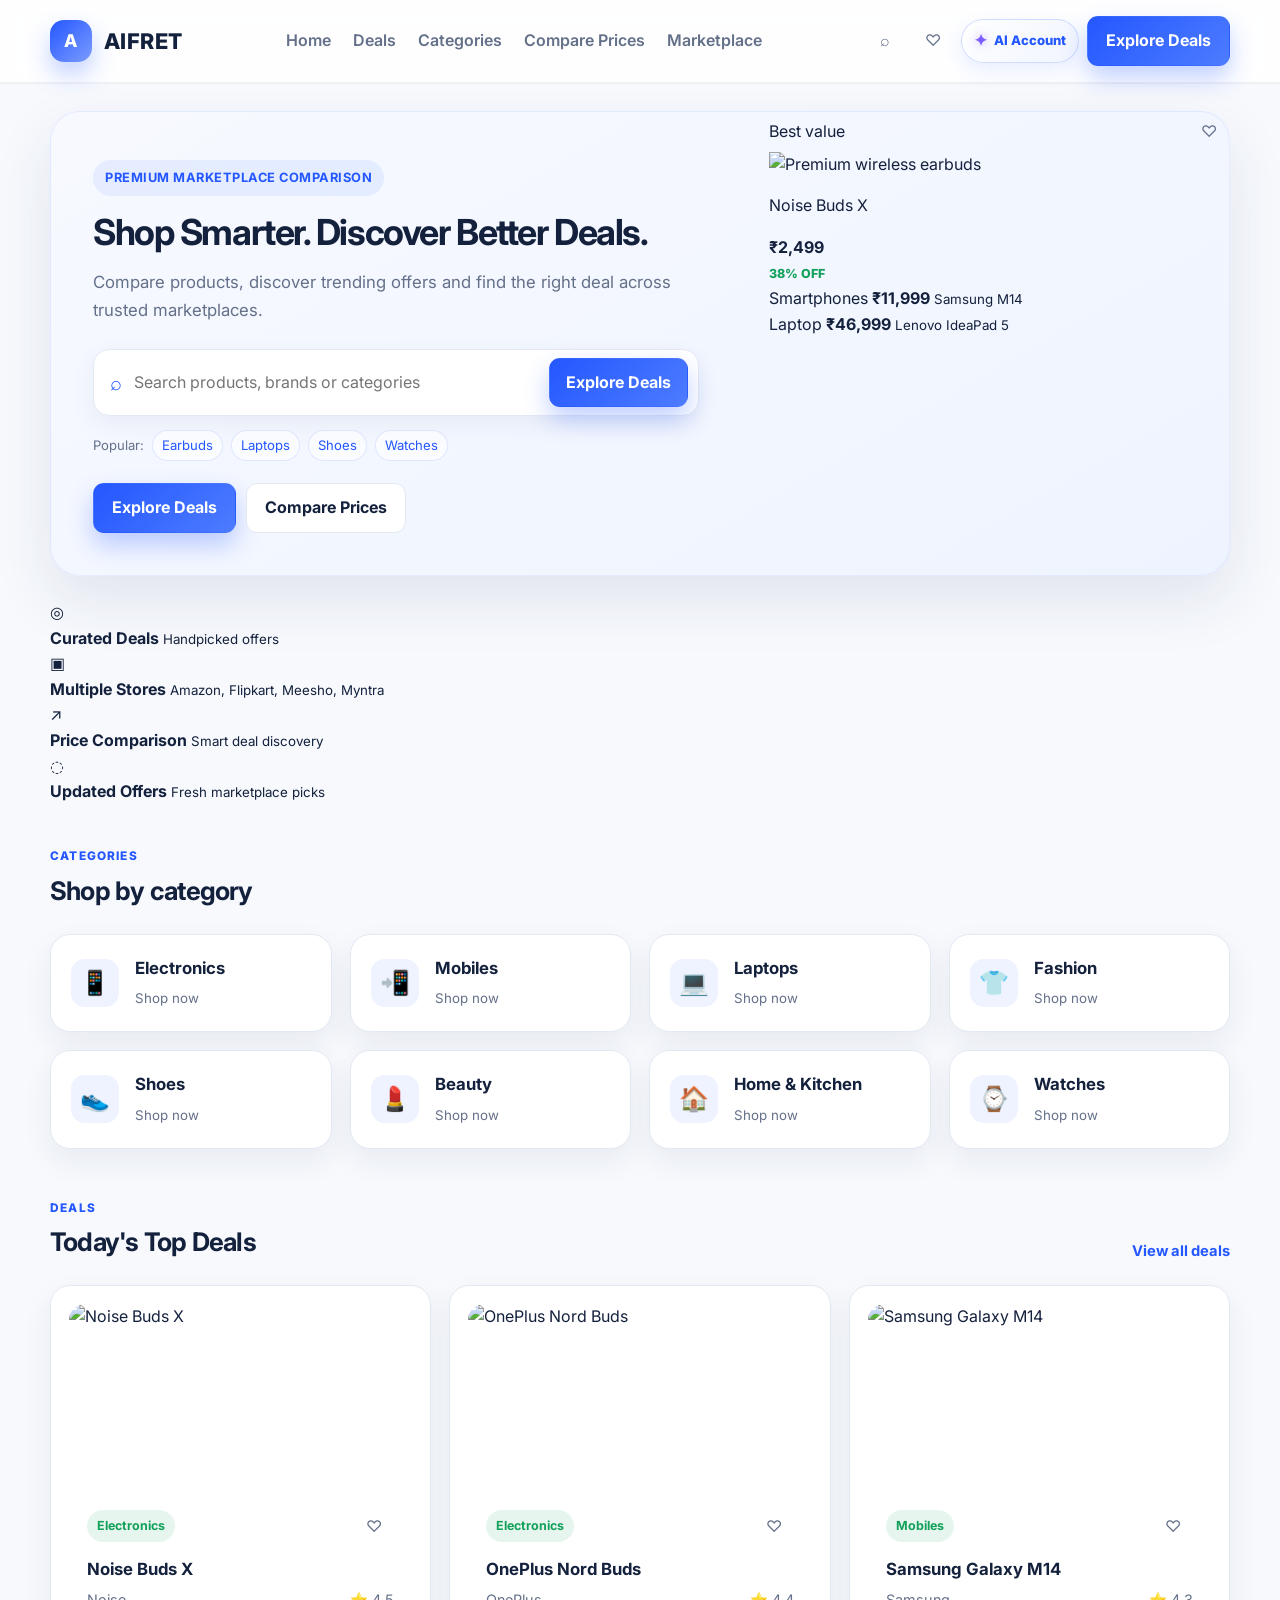
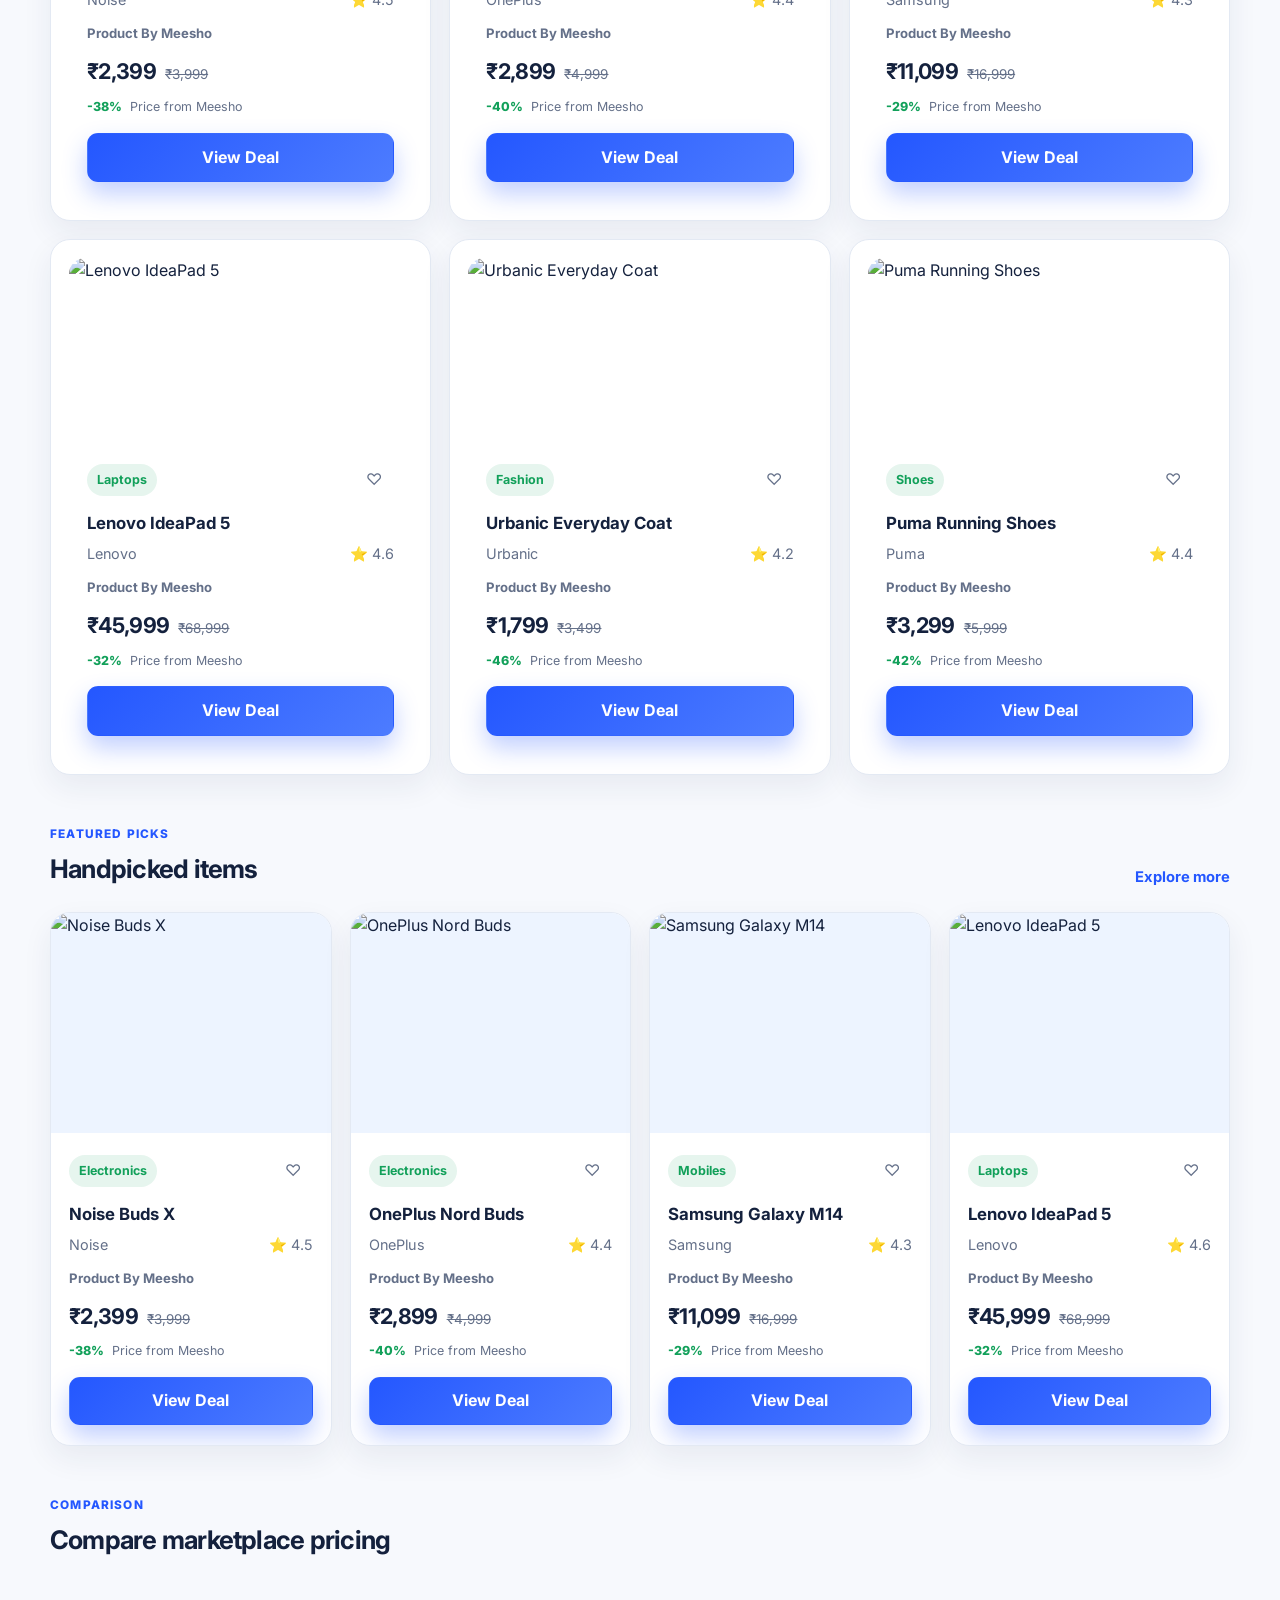
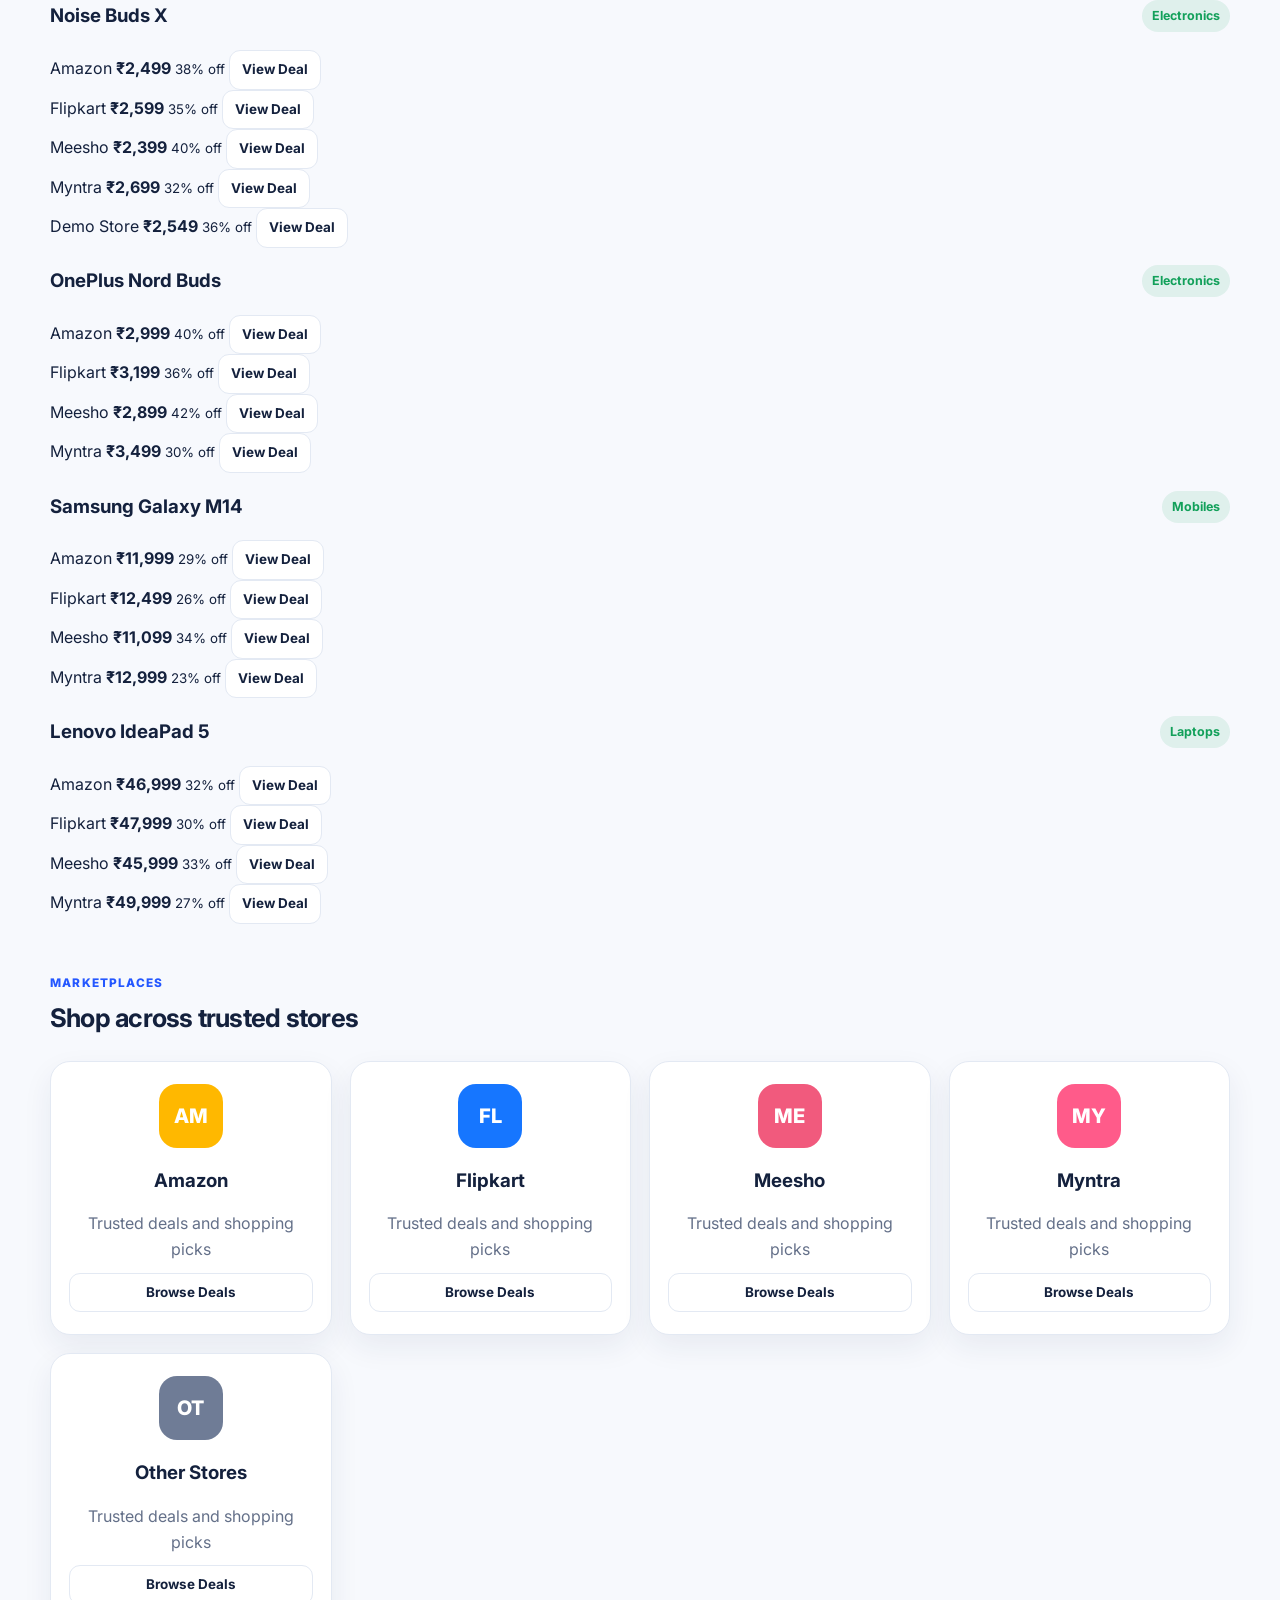
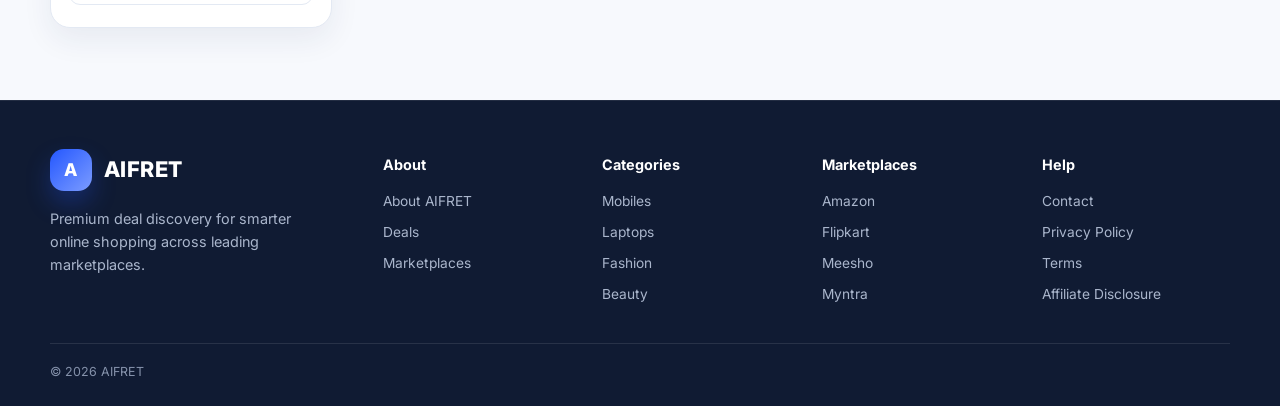
==== index.html @ 980409b9 "Initial AIFRET website" ====
<!DOCTYPE html>
<html lang="en">
  <head>
    <meta charset="UTF-8" />
    <meta name="viewport" content="width=device-width, initial-scale=1.0" />
    <meta name="description" content="AIFRET helps shoppers compare deals and discover premium product offers across trusted marketplaces like Amazon, Flipkart, Meesho and Myntra." />
    <title>AIFRET | Premium deal discovery & smart comparisons</title>
    <meta name="keywords" content="AIFRET, deals, product comparison, shopping, Amazon, Flipkart, Meesho, Myntra" />
    <link rel="preconnect" href="https://fonts.googleapis.com" />
    <link rel="preconnect" href="https://fonts.gstatic.com" crossorigin />
    <link href="https://fonts.googleapis.com/css2?family=Inter:wght@400;500;600;700;800;900&display=swap" rel="stylesheet" />
    <link rel="stylesheet" href="assets/css/styles.css" />
  </head>
  <body>
    <header class="site-header">
      <div class="container header-inner">
        <a href="index.html" class="brand" aria-label="AIFRET home">
          <span class="brand-mark">A</span>
          <span class="brand-word">AIFRET</span>
        </a>

        <nav class="site-nav" data-site-nav aria-label="Main navigation">
          <a href="index.html">Home</a>
          <a href="deals.html">Deals</a>
          <a href="deals.html?category=electronics">Categories</a>
          <a href="compare.html">Compare Prices</a>
          <a href="#marketplaces">Marketplace</a>
        </nav>

        <div class="header-tools">
          <button class="icon-btn" type="button" aria-label="Search">⌕</button>
          <button class="icon-btn" type="button" aria-label="Wishlist">♡</button>
          <a class="ai-account-link" href="login.html" aria-label="Account"><span aria-hidden="true">✦</span><span>AI Account</span></a>
          <a href="deals.html" class="btn btn-primary">Explore Deals</a>
        </div>

        <button class="nav-toggle" type="button" data-nav-toggle aria-label="Open navigation menu" aria-expanded="false">☰</button>
      </div>
    </header>

    <main>
      <section class="hero">
        <div class="container hero-shell">
          <div class="hero-copy">
            <span class="eyebrow">Premium marketplace comparison</span>
            <h1>Shop Smarter. Discover Better Deals.</h1>
            <p>Compare products, discover trending offers and find the right deal across trusted marketplaces.</p>

            <form class="search-row" data-search-form>
              <span class="search-icon" aria-hidden="true">⌕</span>
              <input type="search" placeholder="Search products, brands or categories" data-search-input aria-label="Search product" />
              <button class="btn btn-primary" type="submit">Explore Deals</button>
            </form>

            <div class="popular-searches" aria-label="Popular searches">
              <span>Popular:</span>
              <a href="deals.html?search=earbuds">Earbuds</a>
              <a href="deals.html?search=laptop">Laptops</a>
              <a href="deals.html?search=shoes">Shoes</a>
              <a href="deals.html?search=watch">Watches</a>
            </div>

            <div class="hero-actions">
              <a href="deals.html" class="btn btn-primary">Explore Deals</a>
              <a href="compare.html" class="btn btn-secondary">Compare Prices</a>
            </div>
          </div>

          <div class="hero-panel">
            <div class="showcase-stack">
              <article class="showcase-card large">
                <div class="showcase-header">
                  <span class="pill success">Best value</span>
                  <button class="mini-wishlist" type="button" aria-label="Save to wishlist">♡</button>
                </div>
                <div class="showcase-product-image">
                  <img src="https://images.unsplash.com/photo-1546435770-a3e426bf472b?auto=format&fit=crop&w=900&q=80" alt="Premium wireless earbuds" />
                </div>
                <div class="showcase-product-meta">
                  <div>
                    <p>Noise Buds X</p>
                    <strong>₹2,499</strong>
                  </div>
                  <span class="discount-badge">38% OFF</span>
                </div>
              </article>

              <div class="showcase-mini-stack">
                <article class="showcase-card mini">
                  <span class="mini-label">Smartphones</span>
                  <strong>₹11,999</strong>
                  <small>Samsung M14</small>
                </article>
                <article class="showcase-card mini alt">
                  <span class="mini-label">Laptop</span>
                  <strong>₹46,999</strong>
                  <small>Lenovo IdeaPad 5</small>
                </article>
              </div>
            </div>
          </div>
        </div>
      </section>

      <section class="trust-section">
        <div class="container">
          <div class="trust-bar" aria-label="AIFRET trust indicators">
            <div class="trust-item">
              <span class="trust-icon">◎</span>
              <div>
                <strong>Curated Deals</strong>
                <small>Handpicked offers</small>
              </div>
            </div>
            <div class="trust-item">
              <span class="trust-icon">▣</span>
              <div>
                <strong>Multiple Stores</strong>
                <small>Amazon, Flipkart, Meesho, Myntra</small>
              </div>
            </div>
            <div class="trust-item">
              <span class="trust-icon">↗</span>
              <div>
                <strong>Price Comparison</strong>
                <small>Smart deal discovery</small>
              </div>
            </div>
            <div class="trust-item">
              <span class="trust-icon">◌</span>
              <div>
                <strong>Updated Offers</strong>
                <small>Fresh marketplace picks</small>
              </div>
            </div>
          </div>
        </div>
      </section>

      <section class="page-section">
        <div class="container">
          <div class="section-head">
            <div>
              <span class="section-kicker">Categories</span>
              <h2>Shop by category</h2>
            </div>
          </div>
          <div class="category-grid" data-category-grid></div>
        </div>
      </section>

      <section class="page-section">
        <div class="container">
          <div class="section-head">
            <div>
              <span class="section-kicker">Deals</span>
              <h2>Today's Top Deals</h2>
            </div>
            <a href="deals.html">View all deals</a>
          </div>
          <div class="deals-grid" data-deals-grid></div>
        </div>
      </section>

      <section class="page-section">
        <div class="container">
          <div class="section-head">
            <div>
              <span class="section-kicker">Featured picks</span>
              <h2>Handpicked items</h2>
            </div>
            <a href="deals.html">Explore more</a>
          </div>
          <div class="featured-grid" data-featured-grid></div>
        </div>
      </section>

      <section class="page-section comparison-panel" id="compare">
        <div class="container">
          <div class="section-head">
            <div>
              <span class="section-kicker">Comparison</span>
              <h2>Compare marketplace pricing</h2>
            </div>
          </div>
          <div class="home-compare" data-home-compare></div>
        </div>
      </section>

      <section class="page-section" id="marketplaces">
        <div class="container">
          <div class="section-head">
            <div>
              <span class="section-kicker">Marketplaces</span>
              <h2>Shop across trusted stores</h2>
            </div>
          </div>
          <div class="market-grid" data-market-grid></div>
        </div>
      </section>
    </main>

    <footer class="site-footer">
      <div class="container footer-grid">
        <div class="footer-brand">
          <div class="brand footer-brand-row">
            <span class="brand-mark">A</span>
            <span class="brand-word">AIFRET</span>
          </div>
          <p>Premium deal discovery for smarter online shopping across leading marketplaces.</p>
        </div>

        <div>
          <h4>About</h4>
          <ul>
            <li><a href="index.html">About AIFRET</a></li>
            <li><a href="deals.html">Deals</a></li>
            <li><a href="index.html#marketplaces">Marketplaces</a></li>
          </ul>
        </div>

        <div>
          <h4>Categories</h4>
          <ul>
            <li><a href="deals.html?category=mobiles">Mobiles</a></li>
            <li><a href="deals.html?category=laptops">Laptops</a></li>
            <li><a href="deals.html?category=fashion">Fashion</a></li>
            <li><a href="deals.html?category=beauty">Beauty</a></li>
          </ul>
        </div>

        <div>
          <h4>Marketplaces</h4>
          <ul>
            <li><a href="deals.html?marketplace=amazon">Amazon</a></li>
            <li><a href="deals.html?marketplace=flipkart">Flipkart</a></li>
            <li><a href="deals.html?marketplace=meesho">Meesho</a></li>
            <li><a href="deals.html?marketplace=myntra">Myntra</a></li>
          </ul>
        </div>

        <div>
          <h4>Help</h4>
          <ul>
            <li><a href="contact.html">Contact</a></li>
            <li><a href="privacy.html">Privacy Policy</a></li>
            <li><a href="terms.html">Terms</a></li>
            <li><a href="affiliate-disclosure.html">Affiliate Disclosure</a></li>
          </ul>
        </div>
      </div>
      <div class="container footer-bottom">
        <span>© 2026 AIFRET</span>
      </div>
    </footer>

    <script src="assets/js/config.js"></script>
    <script src="assets/js/auth-client.js?v=customer-auth-1"></script>
    <script src="assets/js/app.js?v=customer-auth-4"></script>
  </body>
</html>
---- assets/css/styles.css ----
:root {
  --bg: #f6f8fc;
  --bg-soft: #eef3ff;
  --surface: #ffffff;
  --surface-strong: #f1f5ff;
  --card: #ffffff;
  --text: #181f2a;
  --muted: #5a6475;
  --line: #e5ebf7;
  --primary: #2457ff;
  --primary-dark: #1236b3;
  --secondary: #0ea5a4;
  --success: #12a05a;
  --warning: #f59e0b;
  --danger: #ef4444;
  --shadow: 0 18px 45px rgba(23, 34, 61, 0.08);
  --radius: 20px;
}

* { box-sizing: border-box; }
html { scroll-behavior: smooth; }
body {
  margin: 0;
  font-family: "Segoe UI", Tahoma, Geneva, Verdana, sans-serif;
  background: var(--bg);
  color: var(--text);
  line-height: 1.6;
}
img { max-width: 100%; display: block; }
a { color: inherit; text-decoration: none; }
button, input, select { font: inherit; }
.container {
  width: min(1180px, calc(100% - 32px));
  margin: 0 auto;
}
.site-header {
  position: sticky;
  top: 0;
  z-index: 20;
  background: rgba(255, 255, 255, 0.86);
  backdrop-filter: blur(14px);
  border-bottom: 1px solid rgba(21, 31, 51, 0.06);
}
.header-inner {
  display: flex;
  align-items: center;
  justify-content: space-between;
  gap: 18px;
  padding: 16px 0;
}
.brand {
  display: inline-flex;
  align-items: center;
  gap: 12px;
  font-weight: 800;
  letter-spacing: 0.03em;
  color: var(--text);
}
.brand-mark {
  width: 42px;
  height: 42px;
  display: grid;
  place-items: center;
  border-radius: 14px;
  background: linear-gradient(135deg, var(--primary), #7c9cff);
  color: white;
  font-size: 1.1rem;
  box-shadow: 0 12px 24px rgba(36, 87, 255, 0.28);
}
.brand-word {
  font-size: 1.35rem;
}
.site-nav {
  display: flex;
  align-items: center;
  gap: 22px;
  color: var(--muted);
  font-weight: 600;
}
.site-nav a:hover { color: var(--primary); }
.header-actions {
  display: flex;
  align-items: center;
  gap: 12px;
}
.btn {
  display: inline-flex;
  align-items: center;
  justify-content: center;
  gap: 8px;
  padding: 12px 18px;
  border-radius: 12px;
  border: 1px solid transparent;
  font-weight: 700;
  cursor: pointer;
  transition: 0.2s ease;
}
.btn-primary {
  background: linear-gradient(135deg, var(--primary), #4d7cff);
  color: white;
  box-shadow: 0 12px 24px rgba(36, 87, 255, 0.28);
}
.btn-primary:hover { transform: translateY(-1px); }
.btn-secondary {
  background: var(--surface);
  color: var(--text);
  border-color: var(--line);
}
.hero {
  padding: 34px 0 24px;
}
.hero-shell {
  display: grid;
  grid-template-columns: 1.2fr 0.8fr;
  gap: 28px;
  background: linear-gradient(150deg, #f7f9ff, #eef4ff);
  border: 1px solid rgba(36, 87, 255, 0.08);
  border-radius: 30px;
  box-shadow: var(--shadow);
  overflow: hidden;
}
.hero-copy {
  padding: 48px 42px 42px;
}
.eyebrow {
  display: inline-flex;
  padding: 8px 12px;
  border-radius: 999px;
  background: rgba(36, 87, 255, 0.08);
  color: var(--primary);
  font-size: 0.8rem;
  font-weight: 700;
  letter-spacing: 0.04em;
  text-transform: uppercase;
}
h1 {
  font-size: clamp(2.2rem, 2.8vw, 4rem);
  line-height: 1.05;
  margin: 18px 0 16px;
  letter-spacing: -0.04em;
}
.hero-copy p {
  max-width: 630px;
  color: var(--muted);
  margin: 0 0 24px;
  font-size: 1.05rem;
}
.search-row {
  display: flex;
  align-items: center;
  gap: 10px;
  background: var(--surface);
  border: 1px solid var(--line);
  border-radius: 16px;
  padding: 8px 10px 8px 16px;
  max-width: 650px;
}
.search-row input {
  flex: 1;
  border: none;
  outline: none;
  background: transparent;
  color: var(--text);
  font-size: 1rem;
  min-width: 0;
}
.search-row .btn {
  white-space: nowrap;
  padding-inline: 16px;
}
.hero-metrics {
  display: flex;
  align-items: center;
  flex-wrap: wrap;
  gap: 18px;
  margin-top: 30px;
}
.metric {
  min-width: 120px;
}
.metric strong {
  display: block;
  font-size: 1.5rem;
}
.metric span {
  color: var(--muted);
  font-size: 0.9rem;
}
.hero-visual {
  position: relative;
  background: linear-gradient(180deg, #dbe7ff 0%, #edf1ff 100%);
  padding: 22px;
}
.product-showcase {
  width: 100%;
  height: 100%;
  min-height: 430px;
  border-radius: 28px;
  background: linear-gradient(160deg, rgba(255,255,255,0.82), rgba(156,187,255,0.3));
  border: 1px solid rgba(132,160,255,0.35);
  padding: 24px;
  display: flex;
  align-items: flex-end;
  justify-content: center;
  position: relative;
}
.float-card {
  position: absolute;
  background: rgba(255,255,255,0.9);
  box-shadow: var(--shadow);
  border: 1px solid rgba(26, 43, 76, 0.04);
  border-radius: 16px;
  padding: 12px 14px;
  display: flex;
  align-items: center;
  gap: 12px;
}
.float-card.top {
  top: 24px;
  left: 22px;
}
.float-card.bottom {
  right: 18px;
  bottom: 28px;
}
.float-card .mini-badge {
  width: 42px;
  height: 42px;
  border-radius: 12px;
  display: grid;
  place-items: center;
  background: linear-gradient(135deg, #ffefc7, #f7c873);
  font-size: 1.1rem;
}
.float-card strong { display: block; }
.float-card span { color: var(--muted); font-size: 0.8rem; }
.showcase-visual {
  position: relative;
  width: min(100%, 430px);
  margin: 0 auto;
}
.showcase-visual img {
  border-radius: 24px;
  width: 100%;
  height: 360px;
  object-fit: cover;
  box-shadow: 0 30px 50px rgba(44, 62, 118, 0.2);
}
.page-section {
  padding: 28px 0 12px;
}
.section-head {
  display: flex;
  align-items: end;
  justify-content: space-between;
  gap: 18px;
  margin-bottom: 20px;
}
.section-head h2 {
  margin: 0;
  font-size: clamp(1.6rem, 2vw, 2.3rem);
  letter-spacing: -0.03em;
}
.section-head a {
  color: var(--primary);
  font-weight: 700;
}
.category-grid,
.featured-grid,
.deals-grid,
.market-grid,
.compare-grid {
  display: grid;
  gap: 18px;
}
.category-grid { grid-template-columns: repeat(4, minmax(0, 1fr)); }
.category-card,
.deal-card,
.product-card,
.market-card,
.compare-card {
  background: var(--surface);
  border: 1px solid var(--line);
  border-radius: 20px;
  box-shadow: 0 10px 25px rgba(20, 30, 46, 0.04);
}
.category-card {
  padding: 20px;
  display: flex;
  align-items: center;
  gap: 16px;
}
.category-icon {
  width: 48px;
  height: 48px;
  border-radius: 14px;
  display: grid;
  place-items: center;
  background: var(--bg-soft);
  font-size: 1.5rem;
}
.category-card h3 {
  margin: 0 0 4px;
  font-size: 1.05rem;
}
.category-card small { color: var(--muted); }
.featured-grid { grid-template-columns: repeat(4, minmax(0, 1fr)); }
.deals-grid { grid-template-columns: repeat(3, minmax(0, 1fr)); }
.market-grid { grid-template-columns: repeat(4, minmax(0, 1fr)); }
.product-card { overflow: hidden; }
.product-image {
  height: 220px;
  overflow: hidden;
  background: #edf4ff;
}
.product-image img {
  width: 100%;
  height: 100%;
  object-fit: cover;
}
.product-body {
  padding: 16px 16px 18px;
}
.product-tag {
  display: inline-flex;
  padding: 6px 10px;
  border-radius: 999px;
  background: rgba(18, 160, 90, 0.1);
  color: var(--success);
  font-size: 0.78rem;
  font-weight: 700;
}
.product-body h3 {
  margin: 12px 0 8px;
  font-size: 1.12rem;
}
.product-meta {
  display: flex;
  align-items: center;
  justify-content: space-between;
  gap: 10px;
  color: var(--muted);
  font-size: 0.9rem;
}
.product-footer {
  display: flex;
  align-items: center;
  justify-content: space-between;
  gap: 12px;
  margin-top: 16px;
}
.price-block {
  display: flex;
  align-items: baseline;
  gap: 8px;
  flex-wrap: wrap;
}
.price-block strong { font-size: 1.4rem; }
.price-block span { color: var(--muted); text-decoration: line-through; }
.product-card .btn {
  padding: 10px 14px;
}
.deal-card { padding: 18px; }
.deal-thumb {
  height: 170px;
  border-radius: 16px;
  overflow: hidden;
  margin-bottom: 14px;
}
.deal-thumb img {
  width: 100%;
  height: 100%;
  object-fit: cover;
}
.deal-head {
  display: flex;
  align-items: center;
  justify-content: space-between;
  gap: 10px;
}
.discount-pill {
  display: inline-flex;
  align-items: center;
  justify-content: center;
  background: rgba(239, 68, 68, 0.08);
  color: var(--danger);
  border-radius: 999px;
  padding: 6px 10px;
  font-size: 0.8rem;
  font-weight: 700;
}
.deal-card h3 {
  margin: 12px 0 8px;
  font-size: 1.18rem;
}
.deal-footer {
  display: flex;
  align-items: center;
  justify-content: space-between;
  gap: 12px;
  margin-top: 14px;
}
.market-card {
  padding: 20px;
  text-align: center;
}
.market-logo {
  width: 64px;
  height: 64px;
  margin: 0 auto 18px;
  border-radius: 18px;
  display: grid;
  place-items: center;
  font-weight: 800;
  font-size: 1.25rem;
  color: white;
}
.market-card h3 { margin: 0 0 6px; }
.market-card p { margin: 0; color: var(--muted); }
.filter-bar {
  display: flex;
  flex-wrap: wrap;
  gap: 12px;
  margin: 20px 0 26px;
}
.filter-chip {
  border: 1px solid var(--line);
  background: var(--surface);
  color: var(--muted);
  padding: 9px 14px;
  border-radius: 999px;
  cursor: pointer;
  font-weight: 700;
}
.filter-chip.active {
  background: rgba(36, 87, 255, 0.08);
  color: var(--primary);
  border-color: rgba(36, 87, 255, 0.18);
}
.breadcrumbs {
  display: inline-flex;
  align-items: center;
  flex-wrap: wrap;
  gap: 8px;
  color: var(--muted);
  margin: 18px 0 20px;
  font-size: 0.92rem;
}
.product-page {
  padding: 12px 0 38px;
}
.product-layout {
  display: grid;
  grid-template-columns: 1.1fr 0.9fr;
  gap: 28px;
  align-items: start;
}
.gallery-card,
.detail-card,
.compare-card {
  background: var(--surface);
  border: 1px solid var(--line);
  border-radius: 26px;
  box-shadow: var(--shadow);
}
.gallery-card { padding: 18px; }
.gallery-image {
  border-radius: 22px;
  overflow: hidden;
  background: #edf4ff;
  height: 470px;
}
.gallery-image img {
  width: 100%;
  height: 100%;
  object-fit: cover;
}
.detail-card {
  padding: 26px 28px;
}
.detail-card h1 {
  font-size: clamp(2rem, 2vw, 3rem);
  margin: 10px 0 8px;
}
.rating-row {
  display: flex;
  align-items: center;
  gap: 10px;
  color: var(--muted);
  margin-bottom: 18px;
}
.rating-badge {
  background: rgba(245, 158, 11, 0.1);
  color: #b86f00;
  padding: 6px 10px;
  border-radius: 999px;
  font-weight: 700;
}
.price-raised {
  display: flex;
  align-items: baseline;
  gap: 12px;
  flex-wrap: wrap;
  margin: 18px 0;
}
.price-raised strong {
  font-size: clamp(2rem, 2.5vw, 3rem);
  letter-spacing: -0.04em;
}
.old-price { color: var(--muted); text-decoration: line-through; }
.discount-pill-large {
  background: rgba(18, 160, 90, 0.12);
  color: var(--success);
  padding: 8px 12px;
  border-radius: 999px;
  font-weight: 800;
}
.feature-list {
  list-style: none;
  padding: 0;
  margin: 10px 0 22px;
  display: grid;
  gap: 8px;
}
.feature-list li {
  display: flex;
  align-items: center;
  gap: 10px;
  color: var(--muted);
}
.feature-list li::before {
  content: "✓";
  width: 24px;
  height: 24px;
  display: inline-grid;
  place-items: center;
  border-radius: 999px;
  background: rgba(36, 87, 255, 0.08);
  color: var(--primary);
  font-weight: 800;
}
.product-actions {
  display: flex;
  flex-wrap: wrap;
  gap: 12px;
  margin-top: 18px;
}
.summary-box {
  margin-top: 18px;
  padding: 16px 18px;
  background: var(--bg-soft);
  border: 1px solid rgba(36, 87, 255, 0.08);
  border-radius: 16px;
  color: var(--muted);
}
.compare-wrap {
  padding-top: 10px;
}
.compare-grid {
  grid-template-columns: repeat(4, minmax(0, 1fr));
}
.compare-card {
  padding: 18px;
}
.marketplace-badge {
  display: inline-flex;
  padding: 6px 10px;
  border-radius: 999px;
  background: rgba(36, 87, 255, 0.08);
  color: var(--primary);
  font-weight: 700;
  margin-bottom: 12px;
}
.compare-card h3 { margin: 0 0 10px; }
.compare-price { font-size: 1.8rem; font-weight: 800; }
.compare-card .meta-row {
  display: flex;
  align-items: center;
  justify-content: space-between;
  gap: 10px;
  color: var(--muted);
  padding-top: 12px;
  margin-top: 12px;
  border-top: 1px solid var(--line);
}
.deals-page .deals-grid { grid-template-columns: repeat(3, minmax(0, 1fr)); }
.footer {
  padding: 44px 0 60px;
  color: var(--muted);
}
.footer-inner {
  display: flex;
  align-items: center;
  justify-content: space-between;
  border-top: 1px solid var(--line);
  padding-top: 26px;
  gap: 16px;
}
@media (max-width: 980px) {
  .hero-shell,
  .product-layout,
  .compare-grid,
  .featured-grid,
  .deals-grid,
  .market-grid,
  .category-grid {
    grid-template-columns: 1fr 1fr;
  }
  .hero-shell { grid-template-columns: 1fr; }
  .site-nav { display: none; }
  .header-inner { flex-wrap: wrap; }
}
@media (max-width: 640px) {
  .category-grid,
  .featured-grid,
  .deals-grid,
  .market-grid,
  .compare-grid,
  .product-layout {
    grid-template-columns: 1fr;
  }
  .header-inner {
    justify-content: center;
  }
  .header-actions {
    width: 100%;
    justify-content: center;
  }
  .hero-copy { padding: 28px 22px 22px; }
  .search-row {
    flex-direction: column;
    align-items: stretch;
    padding: 12px;
  }
  .footer-inner {
    flex-direction: column;
    text-align: center;
  }
}

/* Shared premium polish */
:root {
  --bg: #f7f9fd;
  --bg-soft: #eef3ff;
  --text: #14213d;
  --muted: #647089;
  --line: #e3e9f3;
  --shadow-soft: 0 12px 30px rgba(26, 45, 86, 0.07);
}

body {
  font-family: "Inter", "Segoe UI", sans-serif;
  letter-spacing: 0;
}

.site-header {
  box-shadow: 0 1px 0 rgba(20, 33, 61, 0.04);
  transition: box-shadow 0.2s ease, background 0.2s ease;
}
.site-header.header-compact {
  background: rgba(255, 255, 255, 0.96);
  box-shadow: 0 10px 28px rgba(20, 33, 61, 0.08);
}
.header-tools {
  display: flex;
  align-items: center;
  gap: 8px;
}
.icon-btn,
.nav-toggle,
.mini-wishlist {
  width: 40px;
  height: 40px;
  display: inline-grid;
  place-items: center;
  border: 1px solid transparent;
  border-radius: 12px;
  background: transparent;
  color: var(--muted);
  cursor: pointer;
  transition: background 0.2s ease, border-color 0.2s ease, color 0.2s ease, transform 0.2s ease;
}
.icon-btn:hover,
.nav-toggle:hover,
.mini-wishlist:hover {
  background: var(--bg-soft);
  border-color: rgba(36, 87, 255, 0.12);
  color: var(--primary);
  transform: translateY(-1px);
}
.nav-toggle { display: none; font-size: 1.15rem; }
.site-nav a { position: relative; padding: 10px 0; }
.site-nav a::after {
  content: "";
  position: absolute;
  left: 0;
  right: 100%;
  bottom: 2px;
  height: 2px;
  border-radius: 2px;
  background: var(--primary);
  transition: right 0.2s ease;
}
.site-nav a:hover::after { right: 0; }

.btn {
  min-height: 44px;
  padding: 11px 18px;
  border-radius: 11px;
  transition: transform 0.2s ease, box-shadow 0.2s ease, border-color 0.2s ease, background 0.2s ease;
}
.btn-primary:hover {
  transform: translateY(-2px);
  box-shadow: 0 16px 30px rgba(36, 87, 255, 0.3);
}
.btn-secondary:hover {
  border-color: rgba(36, 87, 255, 0.25);
  color: var(--primary);
  transform: translateY(-1px);
}
.btn-small { min-height: 36px; padding: 8px 12px; font-size: 0.84rem; }

.hero { padding-top: 28px; }
.hero-shell { box-shadow: 0 24px 60px rgba(29, 50, 93, 0.1); }
.hero-copy p { line-height: 1.7; }
.search-row {
  min-height: 60px;
  box-shadow: 0 8px 24px rgba(30, 52, 93, 0.06);
  transition: border-color 0.2s ease, box-shadow 0.2s ease;
}
.search-row:focus-within {
  border-color: rgba(36, 87, 255, 0.4);
  box-shadow: 0 10px 28px rgba(36, 87, 255, 0.12);
}
.search-icon { color: var(--primary); font-size: 1.25rem; line-height: 1; }
.popular-searches {
  display: flex;
  align-items: center;
  flex-wrap: wrap;
  gap: 8px;
  margin-top: 14px;
  color: var(--muted);
  font-size: 0.82rem;
}
.popular-searches a {
  padding: 4px 9px;
  border: 1px solid rgba(36, 87, 255, 0.12);
  border-radius: 999px;
  color: var(--primary);
  background: rgba(255, 255, 255, 0.58);
}
.popular-searches a:hover { background: var(--surface); border-color: rgba(36, 87, 255, 0.28); }
.hero-actions { display: flex; flex-wrap: wrap; gap: 10px; margin-top: 22px; }

.page-section { padding: 42px 0 8px; }
.section-head { margin-bottom: 22px; }
.section-kicker {
  display: block;
  margin-bottom: 5px;
  color: var(--primary);
  font-size: 0.74rem;
  font-weight: 800;
  letter-spacing: 0.1em;
  text-transform: uppercase;
}
.section-head a { font-size: 0.92rem; }
.category-card,
.deal-card,
.product-card,
.market-card,
.compare-card {
  box-shadow: var(--shadow-soft);
  transition: transform 0.22s ease, box-shadow 0.22s ease, border-color 0.22s ease;
}
.category-card:hover,
.deal-card:hover,
.product-card:hover,
.market-card:hover,
.compare-card:hover {
  border-color: rgba(36, 87, 255, 0.2);
  box-shadow: 0 18px 38px rgba(26, 45, 86, 0.12);
  transform: translateY(-4px);
}
.card-body { padding: 18px 18px 20px; }
.card-top-line,
.detail-top-row,
.showcase-header,
.compare-card-header {
  display: flex;
  align-items: center;
  justify-content: space-between;
  gap: 12px;
}
.card-indicators { display: inline-flex; align-items: center; gap: 6px; }
.ai-video-badge { padding: 5px 8px; border-radius: 999px; background: rgba(36, 87, 255, 0.08); color: var(--primary); font-size: 0.68rem; font-weight: 800; white-space: nowrap; }
.card-body h3 { margin: 12px 0 7px; font-size: 1.05rem; line-height: 1.35; }
.deal-market { margin-top: 12px; color: var(--muted); font-size: 0.82rem; font-weight: 700; }
.price-row { display: flex; align-items: baseline; gap: 9px; margin-top: 10px; }
.price-row strong { font-size: 1.35rem; letter-spacing: -0.03em; }
.price-row span { color: var(--muted); font-size: 0.84rem; text-decoration: line-through; }
.discount-line { display: flex; align-items: center; gap: 8px; margin-top: 8px; }
.discount-badge { color: var(--success); font-size: 0.78rem; font-weight: 800; }
.discount-line small { color: var(--muted); font-size: 0.78rem; }
.card-actions { margin-top: 16px; }
.card-actions .btn { width: 100%; }

.market-card { padding: 22px 18px; }
.market-card-body { display: grid; gap: 10px; }
.market-card-body .btn { width: 100%; }
.market-card:hover .market-logo { transform: scale(1.04); }
.market-logo { transition: transform 0.2s ease; }

.deals-landing { padding-top: 44px; padding-bottom: 52px; }
.page-header { max-width: 700px; margin-bottom: 24px; }
.page-header h1 { margin: 8px 0 10px; font-size: clamp(2rem, 4vw, 3.2rem); }
.page-header p { margin: 0; color: var(--muted); }
.search-row--wide { max-width: none; margin-bottom: 20px; }
.filter-bar { margin: 12px 0; }
.filter-chip { transition: background 0.2s ease, border-color 0.2s ease, color 0.2s ease, transform 0.2s ease; }
.filter-chip:hover { border-color: rgba(36, 87, 255, 0.25); color: var(--primary); transform: translateY(-1px); }

.site-footer {
  margin-top: 64px;
  padding: 48px 0 24px;
  color: var(--muted);
  background: #101b33;
  border-top: 1px solid rgba(255, 255, 255, 0.08);
}
.footer-grid {
  display: grid;
  grid-template-columns: 1.6fr repeat(4, 1fr);
  gap: 32px;
  padding-bottom: 38px;
}
.footer-brand p { max-width: 260px; margin: 16px 0 0; color: #aab6cc; font-size: 0.9rem; }
.footer-brand-row { color: white; }
.footer-grid h4 { margin: 4px 0 14px; color: white; font-size: 0.9rem; }
.footer-grid ul { display: grid; gap: 9px; margin: 0; padding: 0; list-style: none; font-size: 0.86rem; }
.footer-grid a { color: #aab6cc; }
.footer-grid a:hover { color: white; }
.footer-bottom {
  display: flex;
  justify-content: space-between;
  gap: 16px;
  padding-top: 18px;
  border-top: 1px solid rgba(255, 255, 255, 0.1);
  color: #8592ab;
  font-size: 0.78rem;
}

.product-page { padding-bottom: 52px; }
.product-summary { color: var(--muted); line-height: 1.7; }
.product-content-grid { display: grid; grid-template-columns: 1fr 1fr; gap: 22px; margin-top: 28px; }
.info-panel,
.offer-panel,
.panel-block { background: var(--surface); border: 1px solid var(--line); border-radius: 20px; box-shadow: var(--shadow-soft); }
.info-panel { display: grid; gap: 1px; overflow: hidden; }
.panel-block { padding: 22px; border: 0; border-radius: 0; box-shadow: none; }
.panel-block + .panel-block { border-top: 1px solid var(--line); }
.panel-block h3,
.offer-panel h3 { margin: 0 0 14px; font-size: 1.05rem; }
.list-grid { display: grid; gap: 8px; margin: 0; padding-left: 18px; color: var(--muted); }
.spec-list { display: grid; gap: 10px; margin: 0; padding: 0; list-style: none; }
.spec-list li { display: flex; justify-content: space-between; gap: 18px; color: var(--muted); }
.spec-list strong { color: var(--text); text-align: right; }
.offer-panel { padding: 22px; }
.offer-panel-head { display: flex; align-items: center; justify-content: space-between; gap: 12px; }
.small-badge { color: var(--success); font-size: 0.78rem; font-weight: 800; }
.offer-list { display: grid; gap: 10px; }
.offer-item { display: flex; align-items: center; justify-content: space-between; gap: 16px; padding: 14px 0; border-top: 1px solid var(--line); }
.offer-item small { display: block; margin-top: 3px; color: var(--success); }
.offer-price-box { display: grid; gap: 4px; text-align: right; }
.offer-price-box span { font-weight: 800; }
.offer-price-box a { color: var(--primary); font-size: 0.82rem; font-weight: 700; }
.offer-actions { display: flex; justify-content: flex-end; flex-wrap: wrap; gap: 8px; }
.offer-actions a { color: inherit; font-size: 0.84rem; }
.btn.is-disabled { opacity: 0.55; cursor: not-allowed; pointer-events: none; }
.related-wrap { margin-top: 40px; }
.related-grid { display: grid; grid-template-columns: repeat(3, minmax(0, 1fr)); gap: 18px; }
.related-card { display: flex; gap: 14px; padding: 14px; background: var(--surface); border: 1px solid var(--line); border-radius: 16px; box-shadow: var(--shadow-soft); }
.related-card img { width: 82px; height: 82px; flex: 0 0 auto; border-radius: 12px; object-fit: cover; }
.related-card h4 { margin: 2px 0 4px; font-size: 0.92rem; }
.related-card p { margin: 0 0 4px; color: var(--primary); font-weight: 800; }
.related-card a { color: var(--muted); font-size: 0.78rem; font-weight: 700; }
.ai-video-card,
.ai-preview-tool { display: grid; gap: 12px; margin-top: 16px; }
.ai-video-card video { width: 100%; max-height: 360px; border-radius: 14px; background: #101b33; }
.ai-preview-panel { display: grid; gap: 12px; margin-top: 12px; padding: 16px; background: var(--bg-soft); border: 1px solid var(--line); border-radius: 16px; }
.ai-preview-panel > .btn { justify-self: start; }
.ai-preview-panel img { width: 100%; max-height: 260px; object-fit: contain; border-radius: 12px; background: var(--surface); }
.ai-preview-status { color: var(--muted); font-size: 0.84rem; }
.ai-preview-actions { display: flex; flex-wrap: wrap; gap: 8px; }
.ai-preview-unavailable { margin: 16px 0 0; color: var(--muted); font-size: 0.82rem; }
.ai-video-card .btn { justify-self: start; }
.admin-video-panel { display: flex; align-items: center; flex-wrap: wrap; gap: 10px; margin: 16px 0 4px; padding: 12px 14px; border: 1px solid var(--line); border-radius: 12px; background: var(--bg-soft); }
.admin-video-panel strong { margin-right: auto; }
.admin-video-panel [data-admin-video-status] { color: var(--muted); font-size: 0.8rem; }
.admin-video-panel [data-status="ready"] { color: var(--success); font-weight: 700; }
.admin-video-panel [data-status="failed"] { color: var(--danger); font-weight: 700; }
.deals-toolbar,
.compare-controls {
  display: flex;
  align-items: end;
  flex-wrap: wrap;
  gap: 12px;
  margin: 16px 0 22px;
}
.demo-note { flex: 1 1 260px; margin: 0; color: var(--muted); font-size: 0.82rem; }
.sort-control,
.compare-controls label {
  display: grid;
  gap: 6px;
  color: var(--muted);
  font-size: 0.76rem;
  font-weight: 800;
  letter-spacing: 0.04em;
  text-transform: uppercase;
}
.sort-control select,
.compare-controls input,
.compare-controls select {
  min-height: 42px;
  min-width: 170px;
  padding: 9px 12px;
  border: 1px solid var(--line);
  border-radius: 10px;
  background: var(--surface);
  color: var(--text);
  font-size: 0.88rem;
  font-weight: 600;
  letter-spacing: 0;
  text-transform: none;
}
.compare-page { padding-top: 44px; padding-bottom: 52px; }
.compare-page-grid { display: grid; gap: 20px; }
.compare-product-card { overflow: hidden; background: var(--surface); border: 1px solid var(--line); border-radius: 20px; box-shadow: var(--shadow-soft); }
.compare-product-heading { display: flex; align-items: center; justify-content: space-between; gap: 16px; padding: 22px; border-bottom: 1px solid var(--line); }
.compare-product-heading h2 { margin: 0; font-size: 1.2rem; }
.compare-product-heading .section-kicker { margin: 0 0 3px; }
.compare-table { overflow-x: auto; }
.compare-table-row { display: grid; grid-template-columns: minmax(150px, 1.4fr) repeat(3, minmax(110px, 0.8fr)) 110px; align-items: center; gap: 14px; min-width: 680px; padding: 15px 22px; border-bottom: 1px solid var(--line); color: var(--muted); font-size: 0.88rem; }
.compare-table-row:last-child { border-bottom: 0; }
.compare-table-row strong { color: var(--text); }
.compare-table-head { color: var(--muted); background: var(--bg-soft); font-size: 0.72rem; font-weight: 800; letter-spacing: 0.06em; text-transform: uppercase; }
.compare-table-row .btn { justify-self: end; }
.empty-state { padding: 36px; text-align: center; background: var(--surface); border: 1px solid var(--line); border-radius: 20px; }
.empty-state h3 { margin: 0 0 6px; }
.empty-state p { margin: 0; color: var(--muted); }

@media (max-width: 980px) {
  .header-inner { position: relative; }
  .header-tools { margin-left: auto; }
  .nav-toggle { display: inline-grid; }
  .site-nav {
    display: none;
    position: absolute;
    top: calc(100% + 1px);
    left: 0;
    right: 0;
    padding: 12px 16px;
    background: rgba(255, 255, 255, 0.98);
    border: 1px solid var(--line);
    border-top: 0;
    border-radius: 0 0 16px 16px;
    box-shadow: 0 18px 28px rgba(20, 33, 61, 0.1);
  }
  .site-nav.is-open { display: grid; gap: 0; }
  .site-nav a { padding: 12px 4px; border-bottom: 1px solid var(--line); }
  .site-nav a:last-child { border-bottom: 0; }
  .footer-grid { grid-template-columns: 1.5fr repeat(2, 1fr); }
  .product-content-grid { grid-template-columns: 1fr; }
}

@media (max-width: 640px) {
  .container { width: min(100% - 24px, 1180px); }
  .header-inner { padding: 11px 0; gap: 8px; }
  .brand { gap: 8px; }
  .brand-mark { width: 36px; height: 36px; border-radius: 11px; }
  .brand-word { font-size: 1.15rem; }
  .header-tools .icon-btn { display: none; }
  .header-tools .btn { min-height: 38px; padding: 8px 11px; font-size: 0.78rem; }
  .hero { padding-top: 14px; }
  .hero-shell { border-radius: 22px; }
  .hero-copy { padding: 26px 18px 22px; }
  h1 { font-size: clamp(2rem, 10vw, 3rem); }
  .hero-copy p { font-size: 0.95rem; }
  .search-row { min-height: 0; padding: 10px; }
  .search-row .btn { width: 100%; }
  .hero-actions .btn { flex: 1 1 160px; }
  .showcase-card.large { padding: 14px; }
  .showcase-mini-stack { gap: 8px; }
  .page-section { padding-top: 32px; }
  .section-head { align-items: start; margin-bottom: 16px; }
  .section-head h2 { font-size: 1.45rem; }
  .card-body { padding: 16px; }
  .deals-landing { padding-top: 30px; }
  .footer-grid { grid-template-columns: 1fr 1fr; gap: 28px 18px; }
  .footer-brand { grid-column: 1 / -1; }
  .footer-bottom { flex-direction: column; gap: 6px; }
  .detail-card { padding: 22px 18px; }
  .gallery-image { height: 320px; }
  .related-grid { grid-template-columns: 1fr; }
  .offer-item { align-items: start; }
  .ai-preview-actions { display: grid; }
  .ai-preview-actions .btn { width: 100%; }
  .admin-video-panel { align-items: stretch; flex-direction: column; }
  .admin-video-panel strong { margin-right: 0; }
  .admin-video-panel .btn { width: 100%; }
  .deals-toolbar { align-items: stretch; }
  .sort-control { flex: 1 1 100%; }
  .sort-control select { width: 100%; }
  .deals-toolbar .btn { width: 100%; }
  .compare-page { padding-top: 30px; }
  .compare-controls { align-items: stretch; }
  .compare-controls label { flex: 1 1 100%; }
  .compare-controls input,
  .compare-controls select { width: 100%; }
  .compare-product-heading { align-items: start; flex-direction: column; padding: 18px; }
  .compare-product-heading .btn { width: 100%; }
  .compare-table-row { padding-inline: 18px; }
}

/* Customer account pages */
.auth-page,
.account-page { min-height: 100vh; padding: 48px 0 72px; }
.auth-brand { margin-bottom: 28px; }
.auth-panel,
.account-panel { width: min(100%, 520px); margin: 0 auto; padding: 28px; background: var(--surface); border: 1px solid var(--line); border-radius: 20px; box-shadow: var(--shadow-soft); }
.auth-panel h1,
.account-panel h1 { margin: 8px 0 10px; font-size: clamp(2rem, 5vw, 3rem); }
.auth-panel p,
.account-panel p { color: var(--muted); }
.auth-panel form { display: grid; gap: 14px; margin-top: 22px; }
.auth-panel form[hidden] { display: none; }
.auth-panel label { display: grid; gap: 7px; font-size: 0.82rem; font-weight: 800; }
.auth-panel input { width: 100%; min-height: 44px; padding: 10px 12px; border: 1px solid var(--line); border-radius: 10px; background: #fbfcff; color: var(--text); }
.auth-panel input:focus { outline: 0; border-color: rgba(36, 87, 255, 0.45); box-shadow: 0 0 0 3px rgba(36, 87, 255, 0.1); }
.auth-status { min-height: 24px; margin: 14px 0 0; font-size: 0.86rem; }
.auth-status[data-status="error"] { color: var(--danger); }
.auth-links { display: flex; justify-content: space-between; flex-wrap: wrap; gap: 12px; margin-top: 18px; font-size: 0.86rem; font-weight: 700; }
.auth-links a,
.account-secondary-link { color: var(--primary); }
.auth-note { margin-bottom: 0; font-size: 0.78rem; }
.account-panel { width: min(100%, 760px); }
.account-grid { display: grid; grid-template-columns: repeat(3, minmax(0, 1fr)); gap: 12px; margin: 22px 0; }
.account-grid a { padding: 16px; border: 1px solid var(--line); border-radius: 14px; color: var(--text); font-weight: 700; background: var(--bg-soft); }
.account-grid a:hover { border-color: rgba(36, 87, 255, 0.3); color: var(--primary); }
.account-secondary-link { display: inline-block; margin-left: 12px; font-size: 0.86rem; font-weight: 700; }
.ai-account-link { display: inline-flex; align-items: center; gap: 7px; min-height: 40px; padding: 8px 12px; border: 1px solid rgba(36, 87, 255, 0.18); border-radius: 999px; color: var(--primary); background: linear-gradient(135deg, rgba(255,255,255,0.96), rgba(238,243,255,0.88)); box-shadow: 0 8px 20px rgba(36, 87, 255, 0.1); font-size: 0.82rem; font-weight: 800; transition: transform 0.2s ease, box-shadow 0.2s ease, border-color 0.2s ease; }
.ai-account-link span:first-child { color: #7c5cff; font-size: 1rem; text-shadow: 0 0 10px rgba(124, 92, 255, 0.55); }
.ai-account-link:hover { transform: translateY(-1px); border-color: rgba(124, 92, 255, 0.4); box-shadow: 0 12px 26px rgba(36, 87, 255, 0.16); }
.auth-panel-ai { position: relative; overflow: hidden; background: linear-gradient(145deg, rgba(255,255,255,0.98), rgba(241,245,255,0.94)); }
.auth-panel-ai::before { content: ""; position: absolute; width: 180px; height: 180px; top: -100px; right: -80px; border-radius: 50%; background: rgba(124, 92, 255, 0.12); filter: blur(12px); pointer-events: none; }
.auth-orbit { position: absolute; top: 22px; right: 24px; display: grid; place-items: center; width: 38px; height: 38px; border: 1px solid rgba(124, 92, 255, 0.25); border-radius: 50%; color: #7c5cff; box-shadow: 0 0 20px rgba(124, 92, 255, 0.18); }
.auth-tabs { display: grid; grid-template-columns: 1fr 1fr; gap: 4px; margin: 22px 0 18px; padding: 4px; border: 1px solid var(--line); border-radius: 12px; background: rgba(238,243,255,0.7); }
.auth-tab { min-height: 38px; border: 0; border-radius: 9px; background: transparent; color: var(--muted); cursor: pointer; font-weight: 800; }
.auth-tab.active { background: var(--surface); color: var(--primary); box-shadow: 0 5px 14px rgba(20,33,61,0.08); }
.auth-forgot { justify-self: start; color: var(--primary); font-size: 0.82rem; font-weight: 700; }

@media (max-width: 640px) {
  .auth-page,
  .account-page { padding-top: 30px; }
  .auth-panel,
  .account-panel { padding: 20px 18px; }
  .account-grid { grid-template-columns: 1fr 1fr; }
  .ai-account-link { min-width: 40px; justify-content: center; padding: 8px 10px; }
  .ai-account-link span:last-child { display: none; }
  .header-tools .btn { order: 1; }
  .header-tools .ai-account-link { order: 2; }
}

/* Local product management */
.admin-page { background: var(--bg); }
.admin-header-label { color: var(--muted); font-size: 0.82rem; font-weight: 700; }
.admin-shell { padding: 48px 0 72px; }
.admin-intro { max-width: 680px; margin-bottom: 28px; }
.admin-intro h1 { margin: 8px 0 10px; font-size: clamp(2rem, 4vw, 3rem); }
.admin-intro p { margin: 0; color: var(--muted); }
.admin-layout { display: grid; grid-template-columns: minmax(0, 1.5fr) minmax(300px, 0.8fr); gap: 22px; align-items: start; }
.admin-panel { padding: 24px; background: var(--surface); border: 1px solid var(--line); border-radius: 20px; box-shadow: var(--shadow-soft); }
.admin-panel-heading { display: flex; align-items: start; justify-content: space-between; gap: 16px; margin-bottom: 22px; }
.admin-panel-heading h2,
.admin-offer-heading h3 { margin: 0; font-size: 1.25rem; }
.admin-form-grid { display: grid; grid-template-columns: repeat(2, minmax(0, 1fr)); gap: 16px; }
.admin-form-grid label,
.admin-offer-fields label { display: grid; gap: 7px; color: var(--text); font-size: 0.82rem; font-weight: 800; }
.admin-form-grid input,
.admin-form-grid select,
.admin-form-grid textarea,
.admin-offer-fields input,
.admin-offer-fields select { width: 100%; padding: 11px 12px; border: 1px solid var(--line); border-radius: 10px; background: #fbfcff; color: var(--text); font-size: 0.9rem; font-weight: 500; }
.admin-form-grid textarea { resize: vertical; }
.admin-form-grid input:focus,
.admin-form-grid select:focus,
.admin-form-grid textarea:focus,
.admin-offer-fields input:focus,
.admin-offer-fields select:focus { outline: 0; border-color: rgba(36, 87, 255, 0.45); box-shadow: 0 0 0 3px rgba(36, 87, 255, 0.1); }
.affiliate-status { display: block; margin-top: 5px; font-size: 0.72rem; font-weight: 700; }
.affiliate-status.is-configured { color: var(--success); }
.affiliate-status.is-missing { color: var(--warning); }
.admin-full { grid-column: 1 / -1; }
.admin-image-preview { width: 120px; height: 90px; margin: 16px 0 4px; border-radius: 12px; object-fit: cover; border: 1px solid var(--line); }
.admin-offer-section-heading { margin-top: 28px; }
.admin-offer-row { padding: 18px 0; border-top: 1px solid var(--line); }
.admin-offer-heading { display: flex; align-items: center; justify-content: space-between; gap: 12px; margin-bottom: 14px; }
.admin-offer-fields { display: grid; grid-template-columns: repeat(2, minmax(0, 1fr)); gap: 14px; }
.admin-form-footer { display: flex; align-items: center; gap: 16px; margin-top: 22px; padding-top: 18px; border-top: 1px solid var(--line); }
.admin-form-footer p { margin: 0; color: var(--muted); font-size: 0.8rem; }
.btn-danger { background: rgba(239, 68, 68, 0.08); color: var(--danger); border-color: rgba(239, 68, 68, 0.16); }
.btn-danger:hover { background: rgba(239, 68, 68, 0.14); color: #b91c1c; }
.admin-storage-badge { padding: 5px 8px; border-radius: 999px; background: rgba(18, 160, 90, 0.1); color: var(--success); font-size: 0.7rem; font-weight: 800; }
.admin-product-list { display: grid; gap: 10px; }
.admin-product-item { display: flex; align-items: center; justify-content: space-between; gap: 12px; padding: 14px; border: 1px solid var(--line); border-radius: 14px; }
.admin-product-item strong,
.admin-product-item span { display: block; }
.admin-product-item span { margin-top: 4px; color: var(--muted); font-size: 0.76rem; }
.admin-product-actions { display: flex; gap: 6px; flex: 0 0 auto; }
.admin-empty { margin: 0; color: var(--muted); font-size: 0.9rem; }

@media (max-width: 860px) {
  .admin-layout { grid-template-columns: 1fr; }
}
@media (max-width: 640px) {
  .admin-shell { padding-top: 30px; }
  .admin-panel { padding: 18px; }
  .admin-header-label { display: none; }
  .admin-form-grid,
  .admin-offer-fields { grid-template-columns: 1fr; }
  .admin-full { grid-column: auto; }
  .admin-form-footer { align-items: stretch; flex-direction: column; }
  .admin-form-footer .btn { width: 100%; }
  .admin-product-item { align-items: start; flex-direction: column; }
  .admin-product-actions { width: 100%; }
  .admin-product-actions .btn { flex: 1; }
}
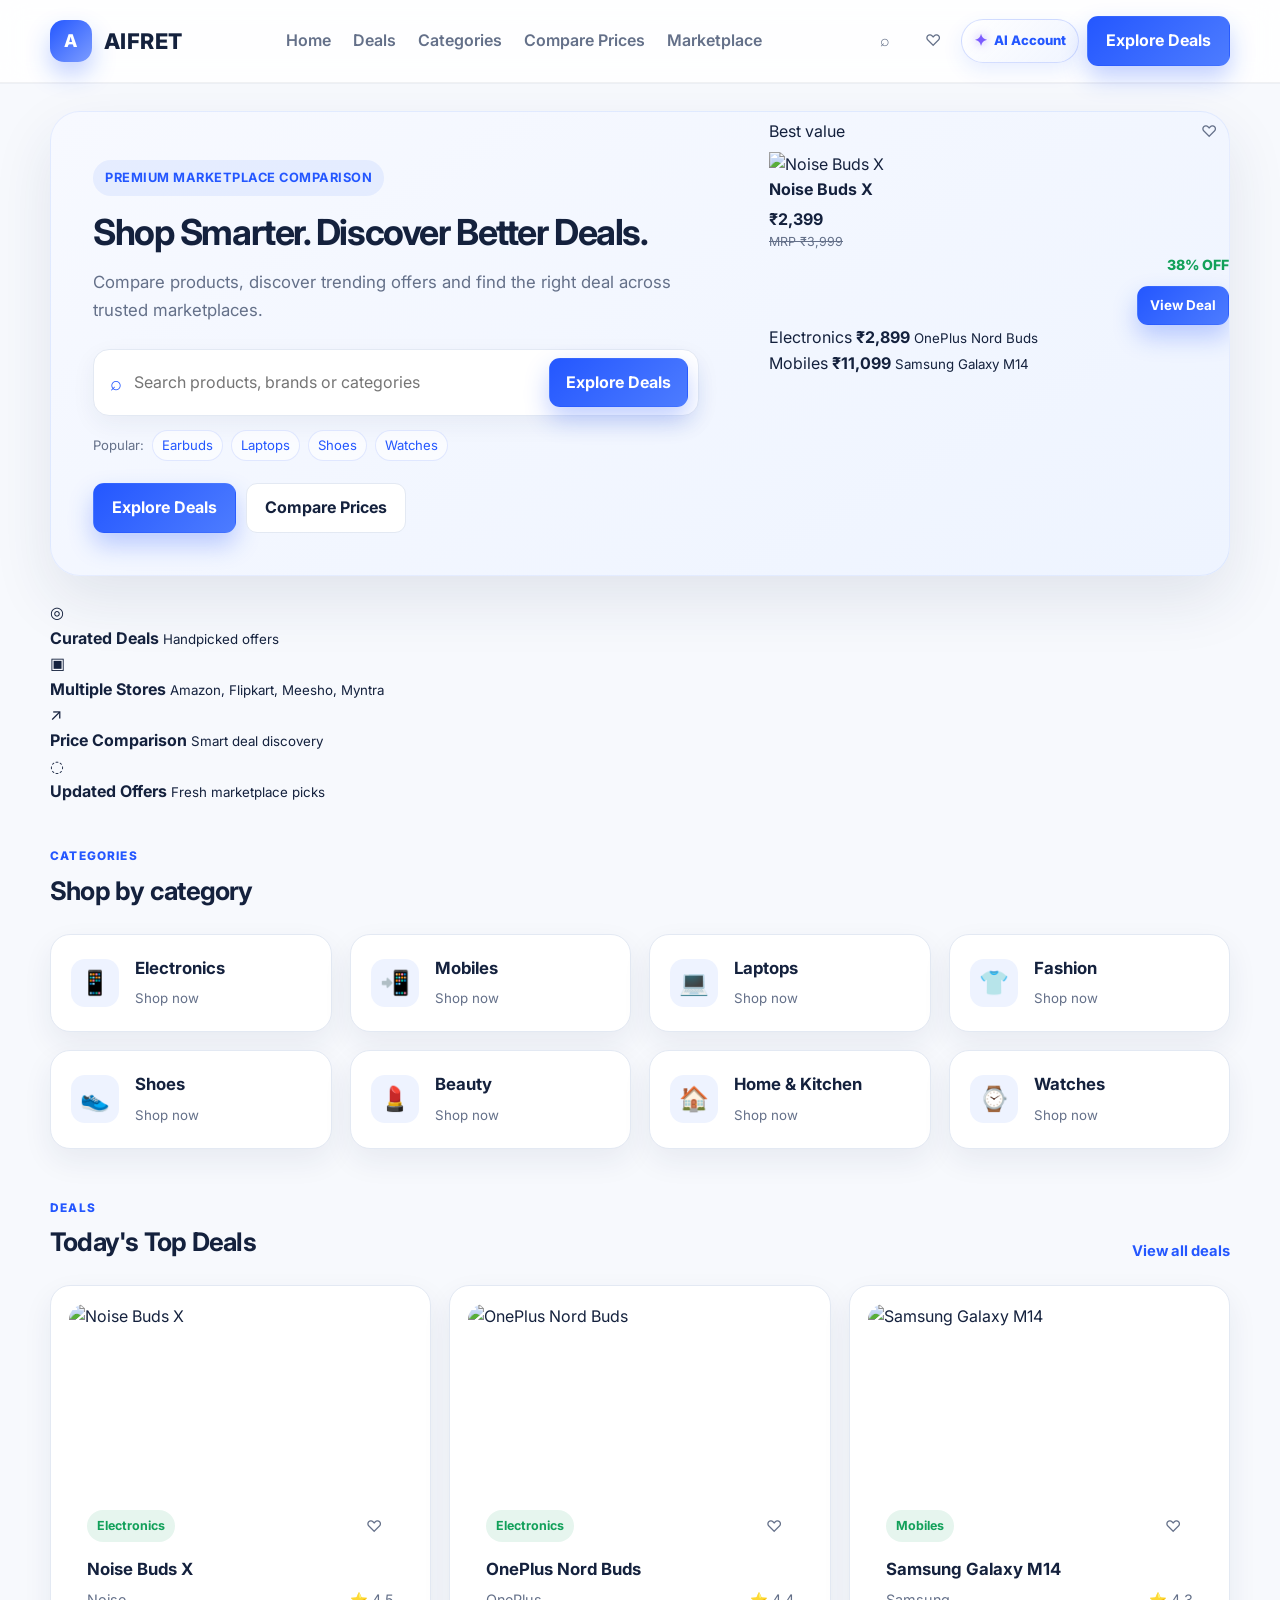
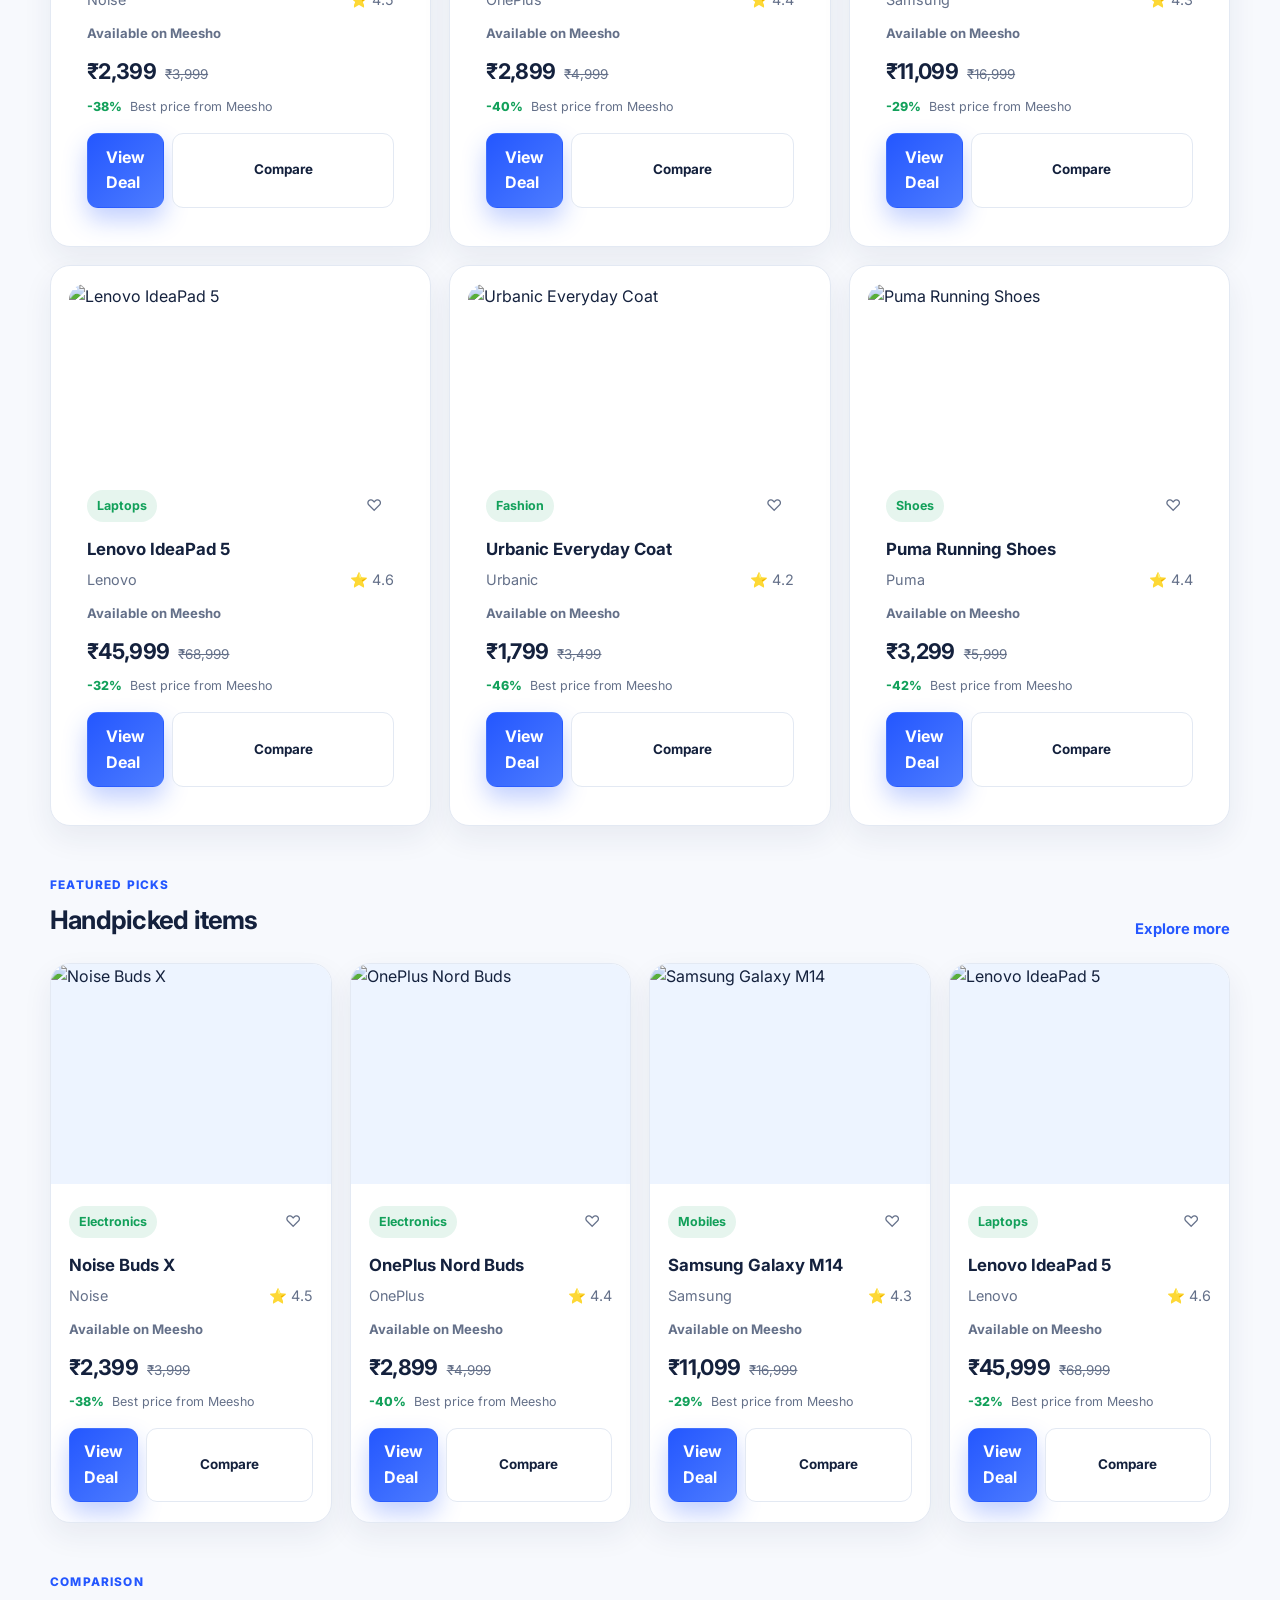
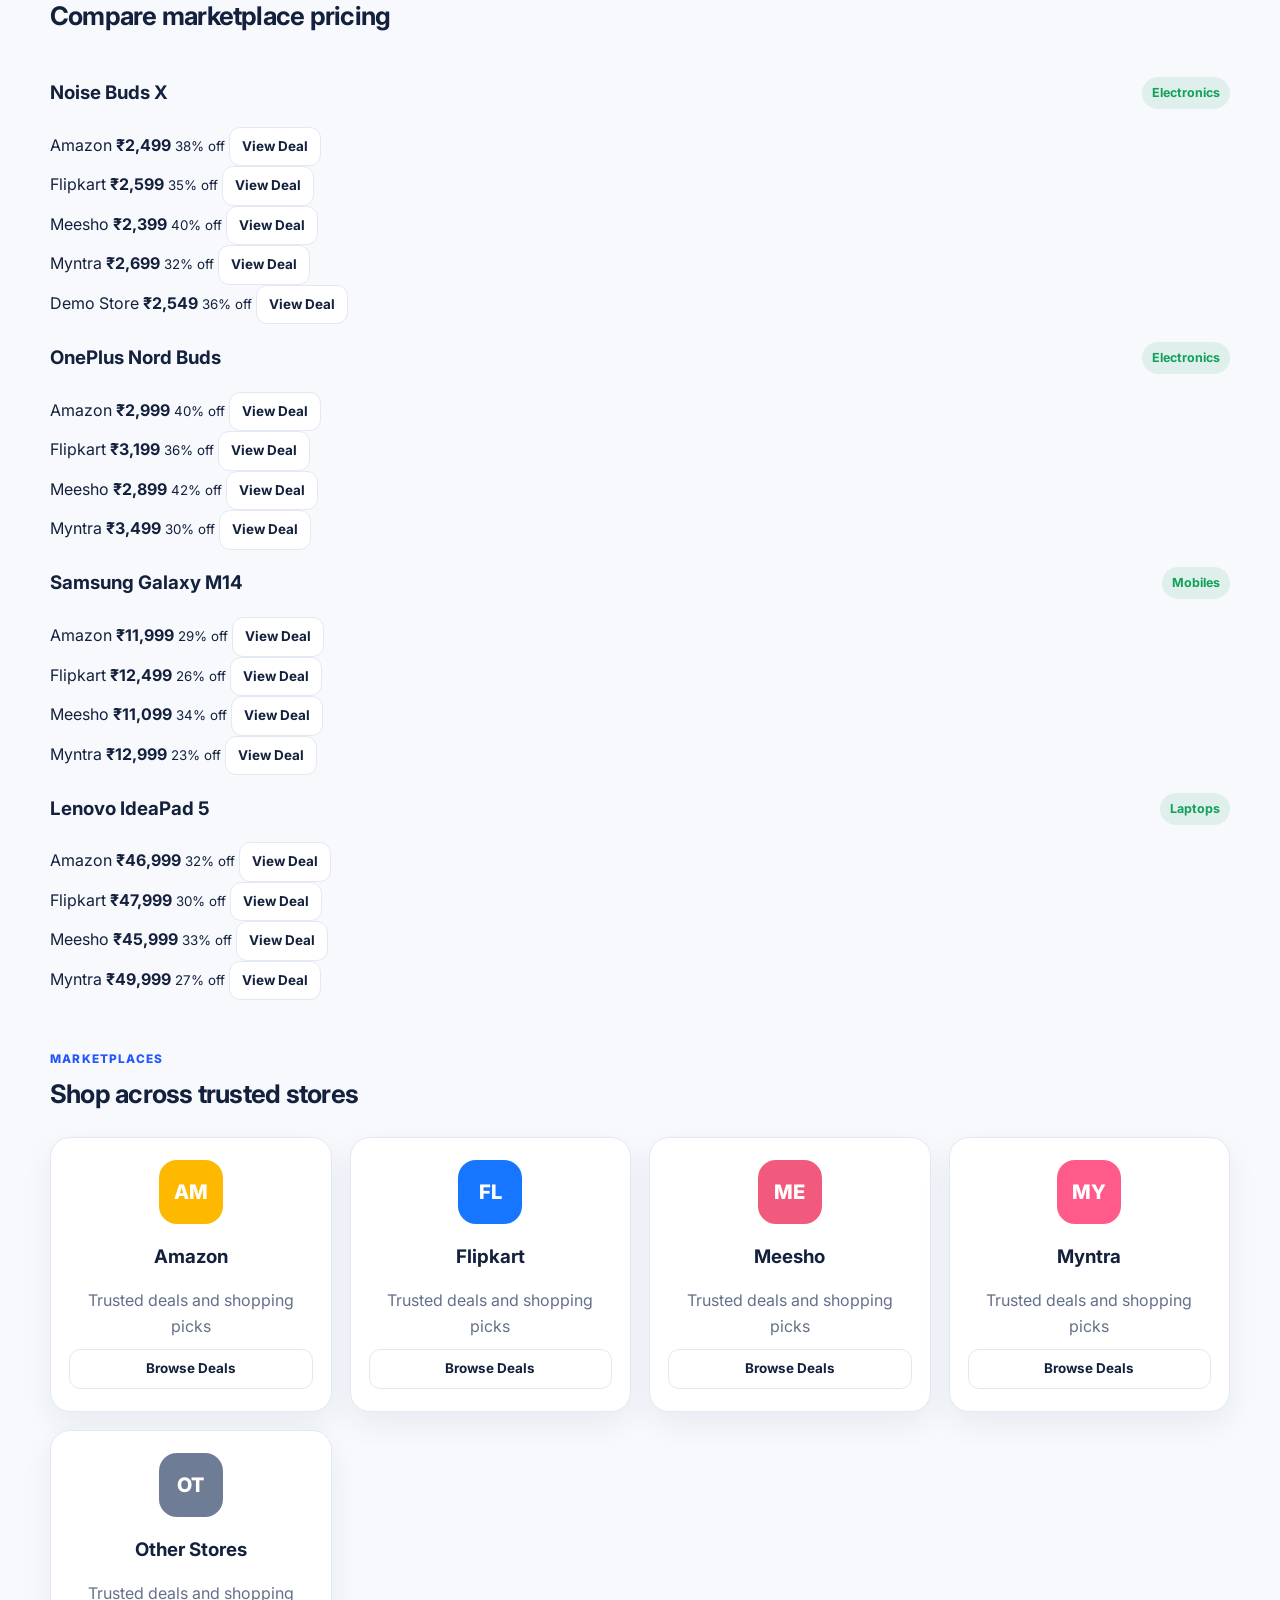
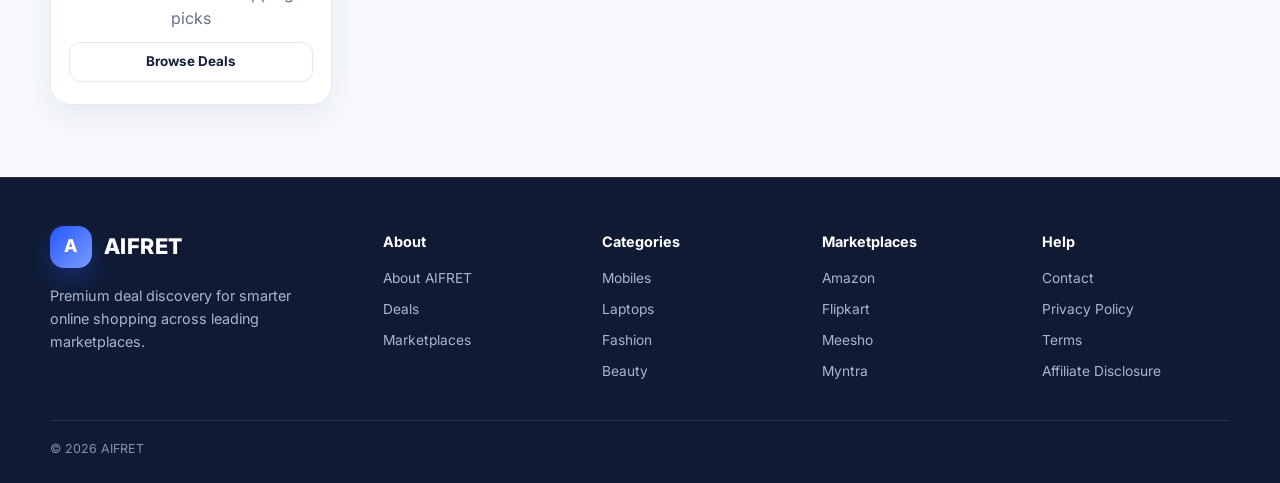
==== commit d4cdda3c: "Initial commit" ====
--- a/index.html
+++ b/index.html
@@ -67,7 +67,7 @@
           </div>
 
           <div class="hero-panel">
-            <div class="showcase-stack">
+            <div class="showcase-stack" data-hero-showcase>
               <article class="showcase-card large">
                 <div class="showcase-header">
                   <span class="pill success">Best value</span>
--- a/assets/css/styles.css
+++ b/assets/css/styles.css
@@ -18,6 +18,7 @@
 }
 
 * { box-sizing: border-box; }
+[hidden] { display: none !important; }
 html { scroll-behavior: smooth; }
 body {
   margin: 0;
@@ -1133,3 +1134,737 @@
   .admin-product-actions { width: 100%; }
   .admin-product-actions .btn { flex: 1; }
 }
+
+/* Complementary Admin Management & Product System Styles */
+.admin-stats-grid {
+  display: grid;
+  grid-template-columns: repeat(auto-fit, minmax(130px, 1fr));
+  gap: 12px;
+  margin-bottom: 24px;
+}
+.admin-stat-card {
+  padding: 16px;
+  background: var(--surface);
+  border: 1px solid var(--line);
+  border-radius: 14px;
+  box-shadow: var(--shadow-soft);
+  text-align: center;
+}
+.admin-stat-num {
+  display: block;
+  font-size: 1.6rem;
+  font-weight: 800;
+  color: var(--primary);
+  line-height: 1.2;
+}
+.admin-stat-label {
+  font-size: 0.76rem;
+  font-weight: 700;
+  color: var(--muted);
+  text-transform: uppercase;
+  letter-spacing: 0.04em;
+  margin-top: 4px;
+}
+
+.admin-toolbar-row {
+  display: flex;
+  align-items: center;
+  flex-wrap: wrap;
+  gap: 12px;
+  margin-bottom: 18px;
+}
+.admin-toolbar-row .admin-search-box {
+  flex: 1 1 200px;
+}
+.admin-toolbar-row select {
+  min-width: 140px;
+  padding: 9px 12px;
+  border: 1px solid var(--line);
+  border-radius: 10px;
+  background: var(--surface);
+  color: var(--text);
+  font-size: 0.85rem;
+  font-weight: 600;
+}
+
+.admin-table-container {
+  overflow-x: auto;
+  border: 1px solid var(--line);
+  border-radius: 16px;
+  background: var(--surface);
+}
+.admin-table {
+  width: 100%;
+  border-collapse: collapse;
+  min-width: 780px;
+  text-align: left;
+}
+.admin-table th {
+  padding: 12px 14px;
+  background: var(--bg-soft);
+  color: var(--muted);
+  font-size: 0.74rem;
+  font-weight: 800;
+  text-transform: uppercase;
+  letter-spacing: 0.05em;
+  border-bottom: 1px solid var(--line);
+}
+.admin-table td {
+  padding: 12px 14px;
+  border-bottom: 1px solid var(--line);
+  font-size: 0.86rem;
+  vertical-align: middle;
+}
+.admin-table tr:last-child td {
+  border-bottom: 0;
+}
+.admin-table tr:hover {
+  background: rgba(36, 87, 255, 0.02);
+}
+.admin-prod-cell {
+  display: flex;
+  align-items: center;
+  gap: 12px;
+}
+.admin-prod-thumb {
+  width: 46px;
+  height: 46px;
+  border-radius: 8px;
+  object-fit: cover;
+  background: var(--bg-soft);
+  border: 1px solid var(--line);
+  flex-shrink: 0;
+}
+.admin-pill {
+  display: inline-block;
+  padding: 3px 8px;
+  border-radius: 999px;
+  font-size: 0.72rem;
+  font-weight: 700;
+  text-align: center;
+}
+.admin-pill.active {
+  background: rgba(18, 160, 90, 0.12);
+  color: var(--success);
+}
+.admin-pill.inactive {
+  background: rgba(239, 68, 68, 0.12);
+  color: var(--danger);
+}
+.admin-pill.featured {
+  background: rgba(36, 87, 255, 0.12);
+  color: var(--primary);
+}
+.admin-pill.best-value {
+  background: rgba(245, 158, 11, 0.15);
+  color: #b45309;
+}
+
+.admin-actions-cell {
+  display: flex;
+  align-items: center;
+  gap: 6px;
+  flex-wrap: wrap;
+}
+.admin-actions-cell .btn {
+  padding: 6px 10px;
+  font-size: 0.75rem;
+}
+.btn-toggle-active {
+  background: rgba(18, 160, 90, 0.08);
+  color: var(--success);
+  border-color: rgba(18, 160, 90, 0.2);
+}
+.btn-toggle-inactive {
+  background: rgba(100, 116, 139, 0.08);
+  color: var(--muted);
+  border-color: var(--line);
+}
+.btn-toggle-featured {
+  background: rgba(36, 87, 255, 0.08);
+  color: var(--primary);
+  border-color: rgba(36, 87, 255, 0.2);
+}
+.btn-toggle-best {
+  background: rgba(245, 158, 11, 0.1);
+  color: #b45309;
+  border-color: rgba(245, 158, 11, 0.25);
+}
+
+.admin-gallery-preview {
+  display: flex;
+  flex-wrap: wrap;
+  gap: 8px;
+  margin-top: 8px;
+}
+.admin-gallery-thumb {
+  width: 60px;
+  height: 60px;
+  border-radius: 8px;
+  object-fit: cover;
+  border: 1px solid var(--line);
+}
+
+.admin-auth-panel {
+  max-width: 440px;
+  margin: 40px auto;
+  padding: 32px;
+  background: var(--surface);
+  border: 1px solid var(--line);
+  border-radius: 20px;
+  box-shadow: var(--shadow);
+  text-align: center;
+}
+.admin-auth-panel h2 {
+  margin: 12px 0 6px;
+  font-size: 1.5rem;
+}
+.admin-auth-panel p {
+  margin: 0 0 24px;
+  color: var(--muted);
+  font-size: 0.9rem;
+}
+.admin-auth-panel form {
+  display: grid;
+  gap: 14px;
+  text-align: left;
+}
+.admin-auth-panel label {
+  display: grid;
+  gap: 6px;
+  font-size: 0.82rem;
+  font-weight: 800;
+}
+.admin-auth-panel input {
+  padding: 11px 14px;
+  border: 1px solid var(--line);
+  border-radius: 10px;
+  background: #fbfcff;
+  font-size: 0.92rem;
+}
+
+/* Product detail thumbnail strip */
+.gallery-thumbs-strip {
+  display: flex;
+  gap: 8px;
+  margin-top: 12px;
+  overflow-x: auto;
+  padding-bottom: 4px;
+}
+.gallery-thumb-btn {
+  width: 64px;
+  height: 64px;
+  border-radius: 10px;
+  overflow: hidden;
+  border: 2px solid transparent;
+  padding: 0;
+  cursor: pointer;
+  background: var(--surface);
+  flex-shrink: 0;
+  transition: border-color 0.2s ease;
+}
+.gallery-thumb-btn.active {
+  border-color: var(--primary);
+}
+.gallery-thumb-btn img {
+  width: 100%;
+  height: 100%;
+  object-fit: cover;
+}
+
+/* Delete confirmation modal */
+.admin-modal-backdrop {
+  position: fixed;
+  inset: 0;
+  background: rgba(16, 27, 51, 0.6);
+  backdrop-filter: blur(4px);
+  display: grid;
+  place-items: center;
+  z-index: 1000;
+  padding: 16px;
+}
+.admin-modal-backdrop[hidden] {
+  display: none !important;
+}
+.admin-modal-card {
+  width: min(460px, 100%);
+  background: var(--surface);
+  border-radius: 20px;
+  padding: 24px;
+  box-shadow: 0 24px 48px rgba(0, 0, 0, 0.2);
+  border: 1px solid var(--line);
+}
+.admin-modal-card h3 {
+  margin: 0 0 10px;
+  font-size: 1.25rem;
+}
+.admin-modal-card p {
+  color: var(--muted);
+  font-size: 0.9rem;
+  margin: 0 0 20px;
+}
+.admin-modal-actions {
+  display: flex;
+  gap: 10px;
+  justify-content: flex-end;
+  flex-wrap: wrap;
+}
+
+/* ==========================================================================
+   Product Media & 10-Second Video Studio Styles
+   ========================================================================== */
+
+.product-media-card {
+  background: var(--surface);
+  border: 1px solid var(--line);
+  border-radius: var(--radius);
+  padding: 32px;
+  margin: 40px 0;
+  box-shadow: var(--shadow);
+  display: flex;
+  flex-direction: column;
+  gap: 28px;
+}
+
+.product-media-header {
+  display: flex;
+  justify-content: space-between;
+  align-items: flex-start;
+  gap: 16px;
+  flex-wrap: wrap;
+  padding-bottom: 20px;
+  border-bottom: 1px solid var(--line);
+}
+
+.product-media-title {
+  margin: 4px 0 0;
+  font-size: 1.65rem;
+  font-weight: 800;
+  color: var(--text);
+}
+
+.product-media-badge-wrap {
+  display: flex;
+  align-items: center;
+  gap: 12px;
+  flex-wrap: wrap;
+}
+
+.product-media-pill {
+  display: inline-flex;
+  align-items: center;
+  padding: 6px 14px;
+  border-radius: 999px;
+  background: rgba(36, 87, 255, 0.1);
+  color: var(--primary);
+  font-size: 0.85rem;
+  font-weight: 700;
+}
+
+.product-media-product-id {
+  font-size: 0.85rem;
+  color: var(--muted);
+  background: var(--bg-soft);
+  padding: 6px 12px;
+  border-radius: 8px;
+  border: 1px solid var(--line);
+}
+
+.product-media-subblock {
+  display: flex;
+  flex-direction: column;
+  gap: 16px;
+}
+
+.product-media-subhead h3 {
+  margin: 0 0 6px;
+  font-size: 1.25rem;
+  font-weight: 700;
+  color: var(--text);
+}
+
+.media-hint {
+  margin: 0;
+  color: var(--muted);
+  font-size: 0.95rem;
+  line-height: 1.5;
+}
+
+/* Upload Dropzone */
+.product-media-dropzone {
+  border: 2px dashed var(--line);
+  background: var(--bg);
+  border-radius: 16px;
+  padding: 36px 20px;
+  text-align: center;
+  transition: all 0.2s ease-in-out;
+  cursor: pointer;
+}
+
+.product-media-dropzone:hover,
+.product-media-dropzone.drag-active,
+.product-media-dropzone:focus-within {
+  border-color: var(--primary);
+  background: var(--bg-soft);
+}
+
+.dropzone-content {
+  display: flex;
+  flex-direction: column;
+  align-items: center;
+  gap: 10px;
+}
+
+.dropzone-icon {
+  font-size: 2.2rem;
+  line-height: 1;
+}
+
+.media-choose-btn {
+  cursor: pointer;
+  display: inline-flex;
+  align-items: center;
+  gap: 8px;
+  font-weight: 600;
+}
+
+.dropzone-drag-text {
+  margin: 0;
+  font-size: 0.95rem;
+  color: var(--muted);
+}
+
+.dropzone-format-info {
+  font-size: 0.8rem;
+  color: var(--muted);
+}
+
+/* Thumbnails Grid */
+.media-thumbnails-grid {
+  display: grid;
+  grid-template-columns: repeat(auto-fill, minmax(130px, 1fr));
+  gap: 16px;
+}
+
+.media-thumb-item {
+  background: var(--surface);
+  border: 1px solid var(--line);
+  border-radius: 14px;
+  padding: 8px;
+  display: flex;
+  flex-direction: column;
+  gap: 6px;
+  position: relative;
+  box-shadow: 0 4px 12px rgba(0, 0, 0, 0.04);
+  transition: transform 0.15s ease;
+}
+
+.media-thumb-item:hover {
+  transform: translateY(-2px);
+  border-color: var(--primary);
+}
+
+.media-thumb-img-wrap {
+  position: relative;
+  width: 100%;
+  aspect-ratio: 1 / 1;
+  border-radius: 10px;
+  overflow: hidden;
+  background: var(--bg-soft);
+}
+
+.media-thumb-img-wrap img {
+  width: 100%;
+  height: 100%;
+  object-fit: cover;
+}
+
+.media-thumb-delete-btn {
+  position: absolute;
+  top: 6px;
+  right: 6px;
+  width: 26px;
+  height: 26px;
+  border-radius: 50%;
+  border: none;
+  background: rgba(15, 23, 42, 0.75);
+  color: #ffffff;
+  font-size: 13px;
+  font-weight: 700;
+  display: grid;
+  place-items: center;
+  cursor: pointer;
+  transition: all 0.15s ease;
+}
+
+.media-thumb-delete-btn:hover {
+  background: var(--danger);
+  transform: scale(1.1);
+}
+
+.media-thumb-order {
+  position: absolute;
+  bottom: 6px;
+  left: 6px;
+  background: rgba(0, 0, 0, 0.65);
+  color: #ffffff;
+  font-size: 0.72rem;
+  font-weight: 700;
+  padding: 2px 6px;
+  border-radius: 6px;
+}
+
+.media-thumb-meta {
+  display: flex;
+  flex-direction: column;
+  gap: 2px;
+}
+
+.media-thumb-name {
+  font-size: 0.78rem;
+  font-weight: 600;
+  color: var(--text);
+  white-space: nowrap;
+  overflow: hidden;
+  text-overflow: ellipsis;
+}
+
+.media-thumb-size {
+  font-size: 0.72rem;
+  color: var(--muted);
+}
+
+/* Validation Alert */
+.media-validation-alert {
+  padding: 12px 16px;
+  background: #fef2f2;
+  border: 1px solid #fecaca;
+  color: #b91c1c;
+  border-radius: 10px;
+  font-size: 0.9rem;
+  font-weight: 600;
+}
+
+/* Generate Video Controls */
+.generate-action-row {
+  display: flex;
+  align-items: center;
+  gap: 16px;
+  flex-wrap: wrap;
+}
+
+.btn-generate-video {
+  display: inline-flex;
+  align-items: center;
+  gap: 10px;
+  font-size: 1rem;
+  font-weight: 700;
+  padding: 14px 28px;
+  border-radius: 12px;
+  box-shadow: 0 10px 25px rgba(36, 87, 255, 0.25);
+  transition: all 0.2s ease;
+}
+
+.btn-generate-video:hover:not(:disabled) {
+  transform: translateY(-2px);
+  box-shadow: 0 14px 30px rgba(36, 87, 255, 0.35);
+}
+
+.btn-generate-video:disabled {
+  opacity: 0.6;
+  cursor: not-allowed;
+  transform: none;
+}
+
+.generate-duration-tag {
+  font-size: 0.88rem;
+  font-weight: 600;
+  color: var(--muted);
+  background: var(--bg-soft);
+  padding: 8px 14px;
+  border-radius: 8px;
+  border: 1px solid var(--line);
+}
+
+/* Progress Card */
+.media-progress-card {
+  background: var(--bg-soft);
+  border: 1px solid rgba(36, 87, 255, 0.2);
+  border-radius: 14px;
+  padding: 20px;
+  display: flex;
+  flex-direction: column;
+  gap: 10px;
+}
+
+.media-progress-info-row {
+  display: flex;
+  align-items: center;
+  gap: 12px;
+}
+
+.media-progress-spinner {
+  width: 20px;
+  height: 20px;
+  border: 3px solid rgba(36, 87, 255, 0.25);
+  border-top-color: var(--primary);
+  border-radius: 50%;
+  animation: spin 0.8s linear infinite;
+  flex-shrink: 0;
+}
+
+@keyframes spin {
+  to { transform: rotate(360deg); }
+}
+
+.media-progress-text {
+  font-weight: 600;
+  color: var(--text);
+  font-size: 0.95rem;
+}
+
+.media-progress-percent {
+  margin-left: auto;
+  font-weight: 800;
+  color: var(--primary);
+  font-size: 1rem;
+}
+
+.media-progress-bar-track {
+  width: 100%;
+  height: 8px;
+  background: var(--line);
+  border-radius: 999px;
+  overflow: hidden;
+}
+
+.media-progress-bar-fill {
+  height: 100%;
+  background: linear-gradient(90deg, var(--primary), #4f46e5);
+  border-radius: 999px;
+  transition: width 0.15s ease-out;
+}
+
+.media-progress-subnote {
+  margin: 0;
+  font-size: 0.82rem;
+  color: var(--muted);
+}
+
+/* Video Preview Player */
+.media-preview-subblock {
+  border-top: 1px solid var(--line);
+  padding-top: 24px;
+}
+
+.video-ready-badge {
+  background: rgba(18, 160, 90, 0.12);
+  color: var(--success);
+  padding: 4px 10px;
+  border-radius: 999px;
+  font-size: 0.8rem;
+  font-weight: 700;
+}
+
+.media-video-player-container {
+  width: 100%;
+  max-width: 820px;
+  aspect-ratio: 16 / 9;
+  background: #0b0f19;
+  border-radius: 18px;
+  overflow: hidden;
+  box-shadow: 0 20px 45px rgba(0, 0, 0, 0.2);
+  border: 1px solid var(--line);
+}
+
+.media-video-player {
+  width: 100%;
+  height: 100%;
+  display: block;
+  object-fit: contain;
+}
+
+.media-video-actions-bar {
+  display: flex;
+  align-items: center;
+  gap: 12px;
+  flex-wrap: wrap;
+  margin-top: 14px;
+}
+
+.btn-danger-action {
+  color: var(--danger) !important;
+  border-color: rgba(239, 68, 68, 0.35) !important;
+}
+
+.btn-danger-action:hover {
+  background: #fef2f2 !important;
+  border-color: var(--danger) !important;
+}
+
+.media-video-timestamp {
+  margin-left: auto;
+  font-size: 0.82rem;
+  color: var(--muted);
+}
+
+@media (max-width: 768px) {
+  .product-media-card {
+    padding: 20px 16px;
+    margin: 24px 0;
+    gap: 20px;
+  }
+  .product-media-header {
+    flex-direction: column;
+    gap: 10px;
+  }
+  .generate-action-row {
+    flex-direction: column;
+    align-items: stretch;
+  }
+  .btn-generate-video {
+    justify-content: center;
+    width: 100%;
+  }
+  .generate-duration-tag {
+    text-align: center;
+  }
+  .media-video-actions-bar {
+    flex-direction: column;
+    align-items: stretch;
+  }
+  .media-video-actions-bar button {
+    width: 100%;
+    justify-content: center;
+  }
+  .media-video-timestamp {
+    text-align: center;
+    margin-left: 0;
+  }
+}
+.product-switch-bar {
+  display: flex;
+  align-items: center;
+  gap: 12px;
+  margin: 14px 0 24px;
+  padding: 10px 16px;
+  background: var(--surface);
+  border: 1px solid var(--line);
+  border-radius: 12px;
+  font-size: 0.9rem;
+  color: var(--muted);
+  width: fit-content;
+  box-shadow: 0 4px 12px rgba(0, 0, 0, 0.03);
+}
+
+.product-switch-bar select {
+  font-family: inherit;
+  font-size: 0.9rem;
+  font-weight: 600;
+  color: var(--text);
+  background: var(--bg-soft);
+  border: 1px solid var(--line);
+  border-radius: 8px;
+  padding: 6px 12px;
+  cursor: pointer;
+}
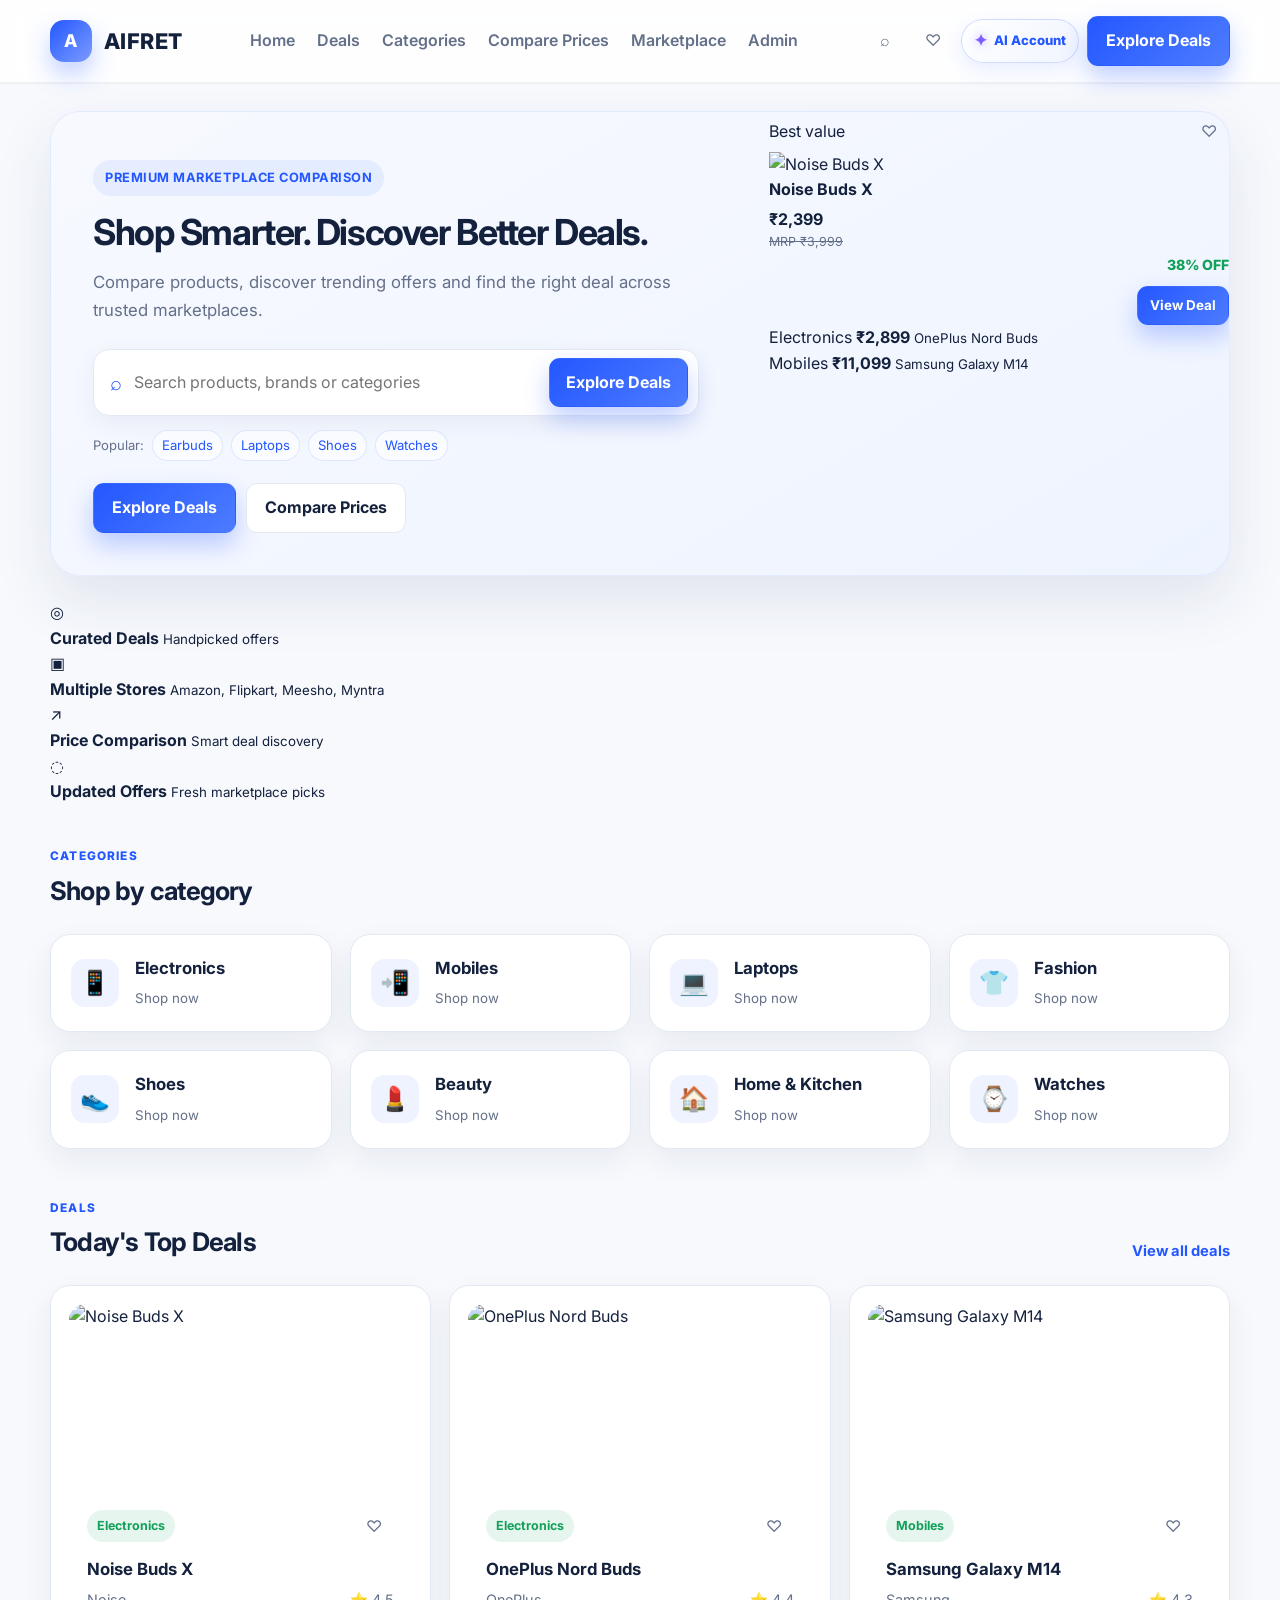
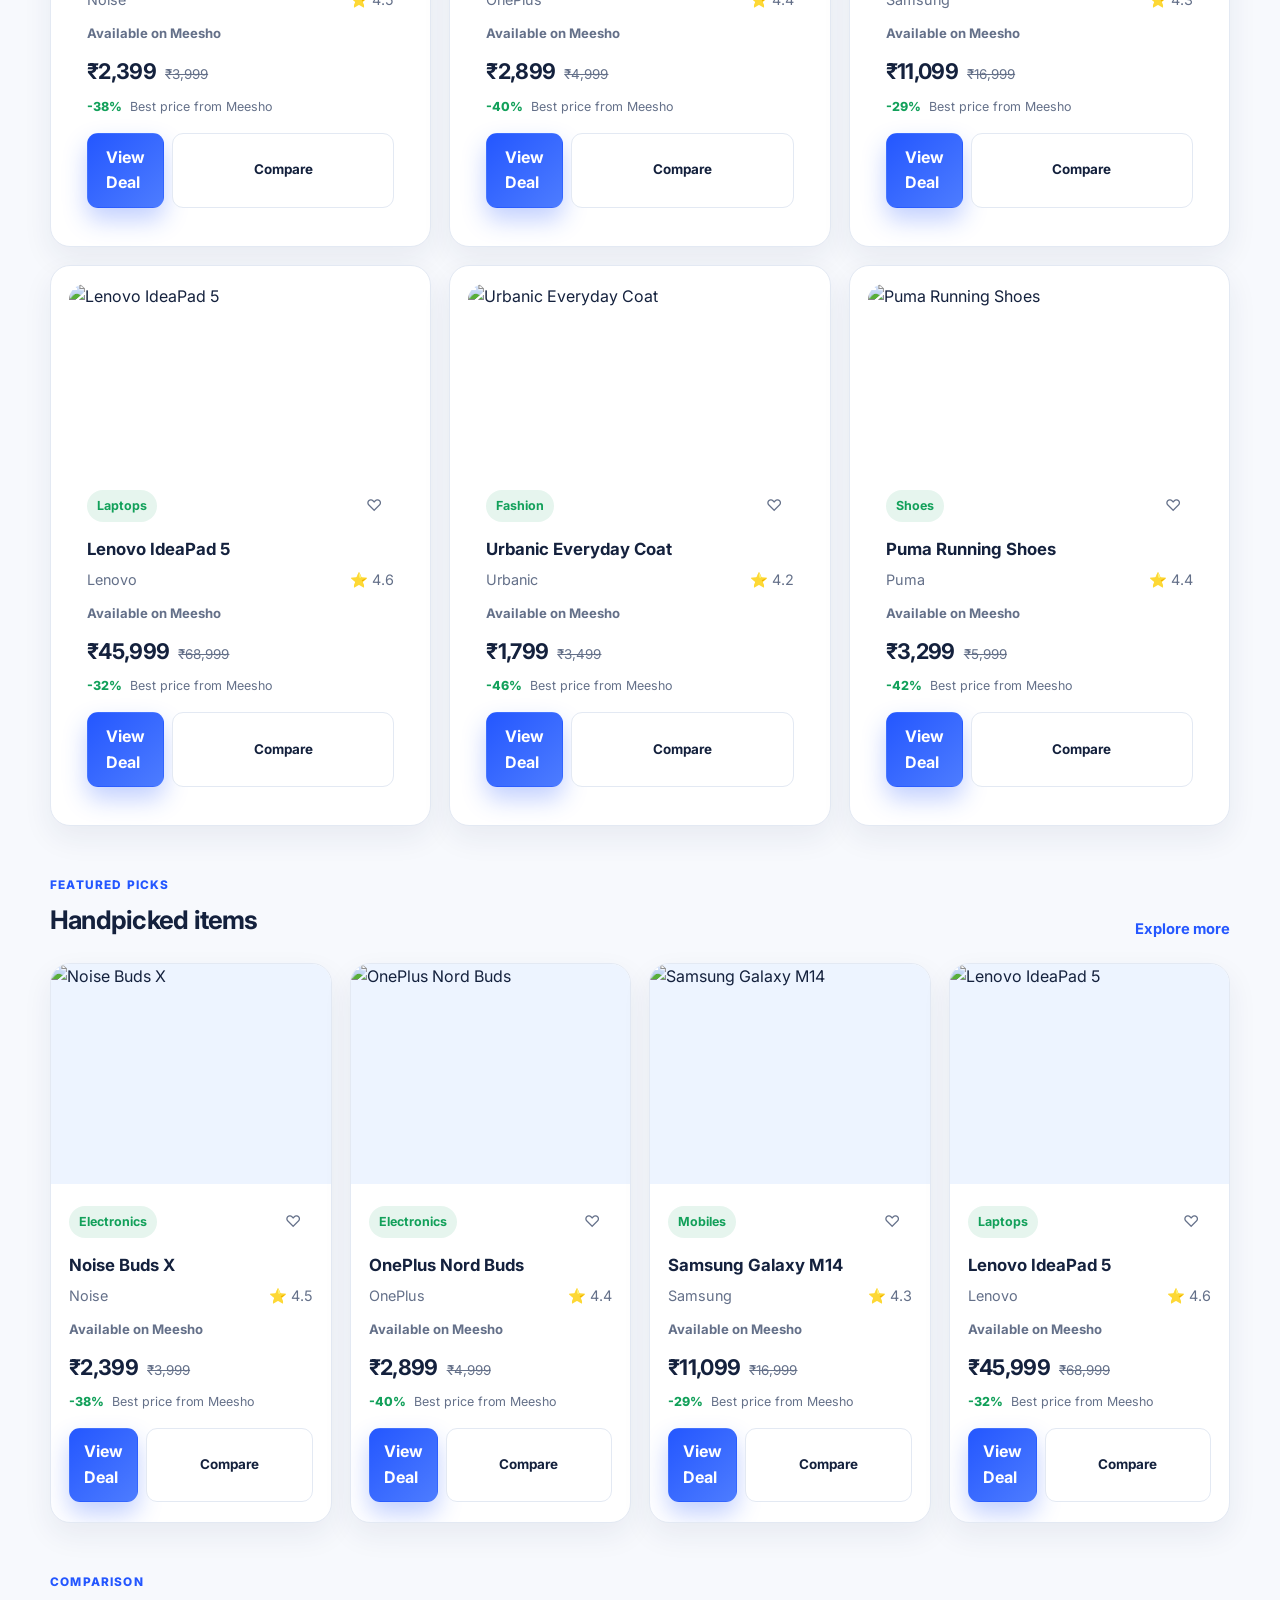
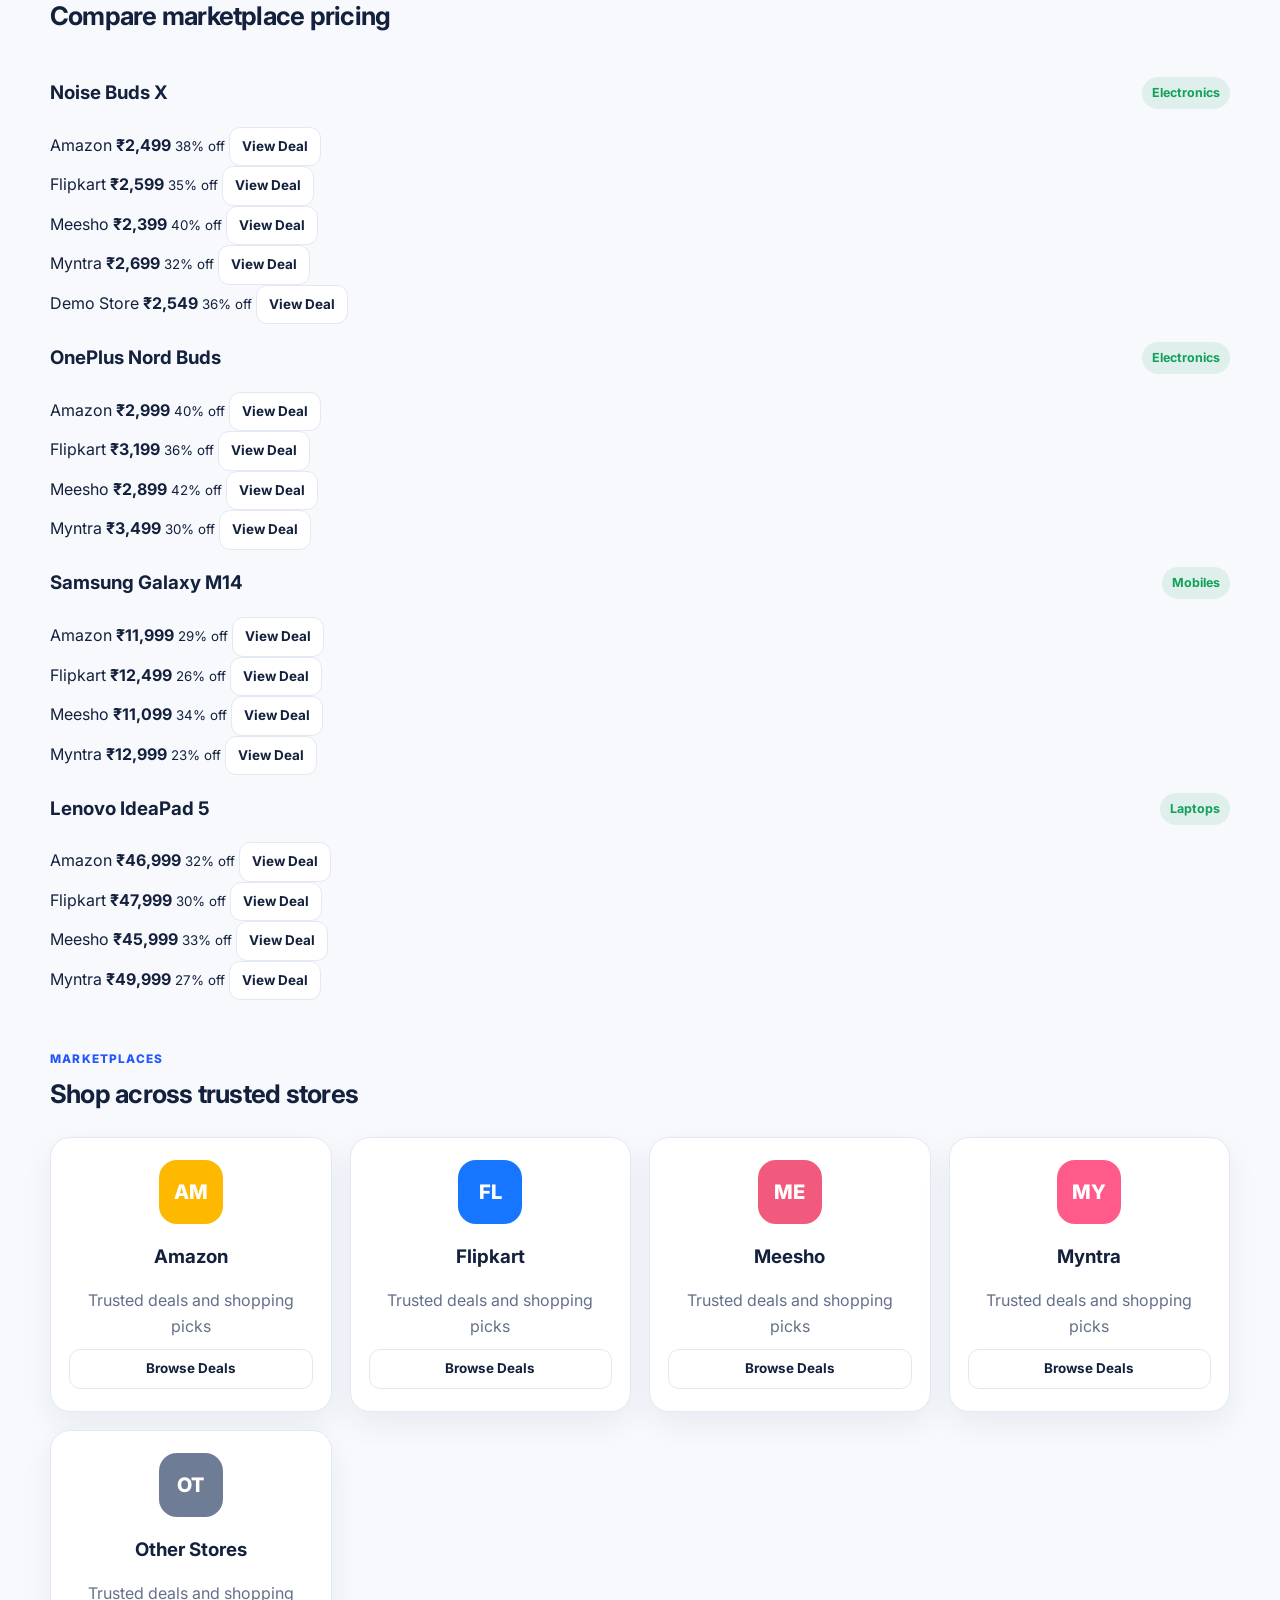
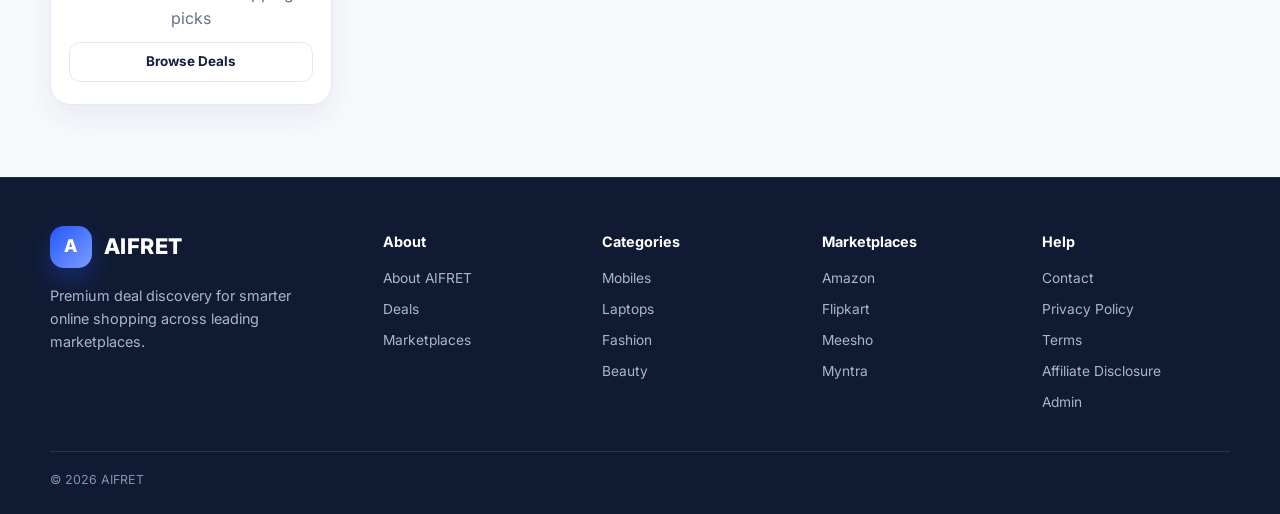
==== commit 4511122d: "Your commit message" ====
--- a/index.html
+++ b/index.html
@@ -25,6 +25,7 @@
           <a href="deals.html?category=electronics">Categories</a>
           <a href="compare.html">Compare Prices</a>
           <a href="#marketplaces">Marketplace</a>
+          <a href="admin.html">Admin</a>
         </nav>
 
         <div class="header-tools">
@@ -246,6 +247,7 @@
             <li><a href="privacy.html">Privacy Policy</a></li>
             <li><a href="terms.html">Terms</a></li>
             <li><a href="affiliate-disclosure.html">Affiliate Disclosure</a></li>
+            <li><a href="admin.html">Admin</a></li>
           </ul>
         </div>
       </div>
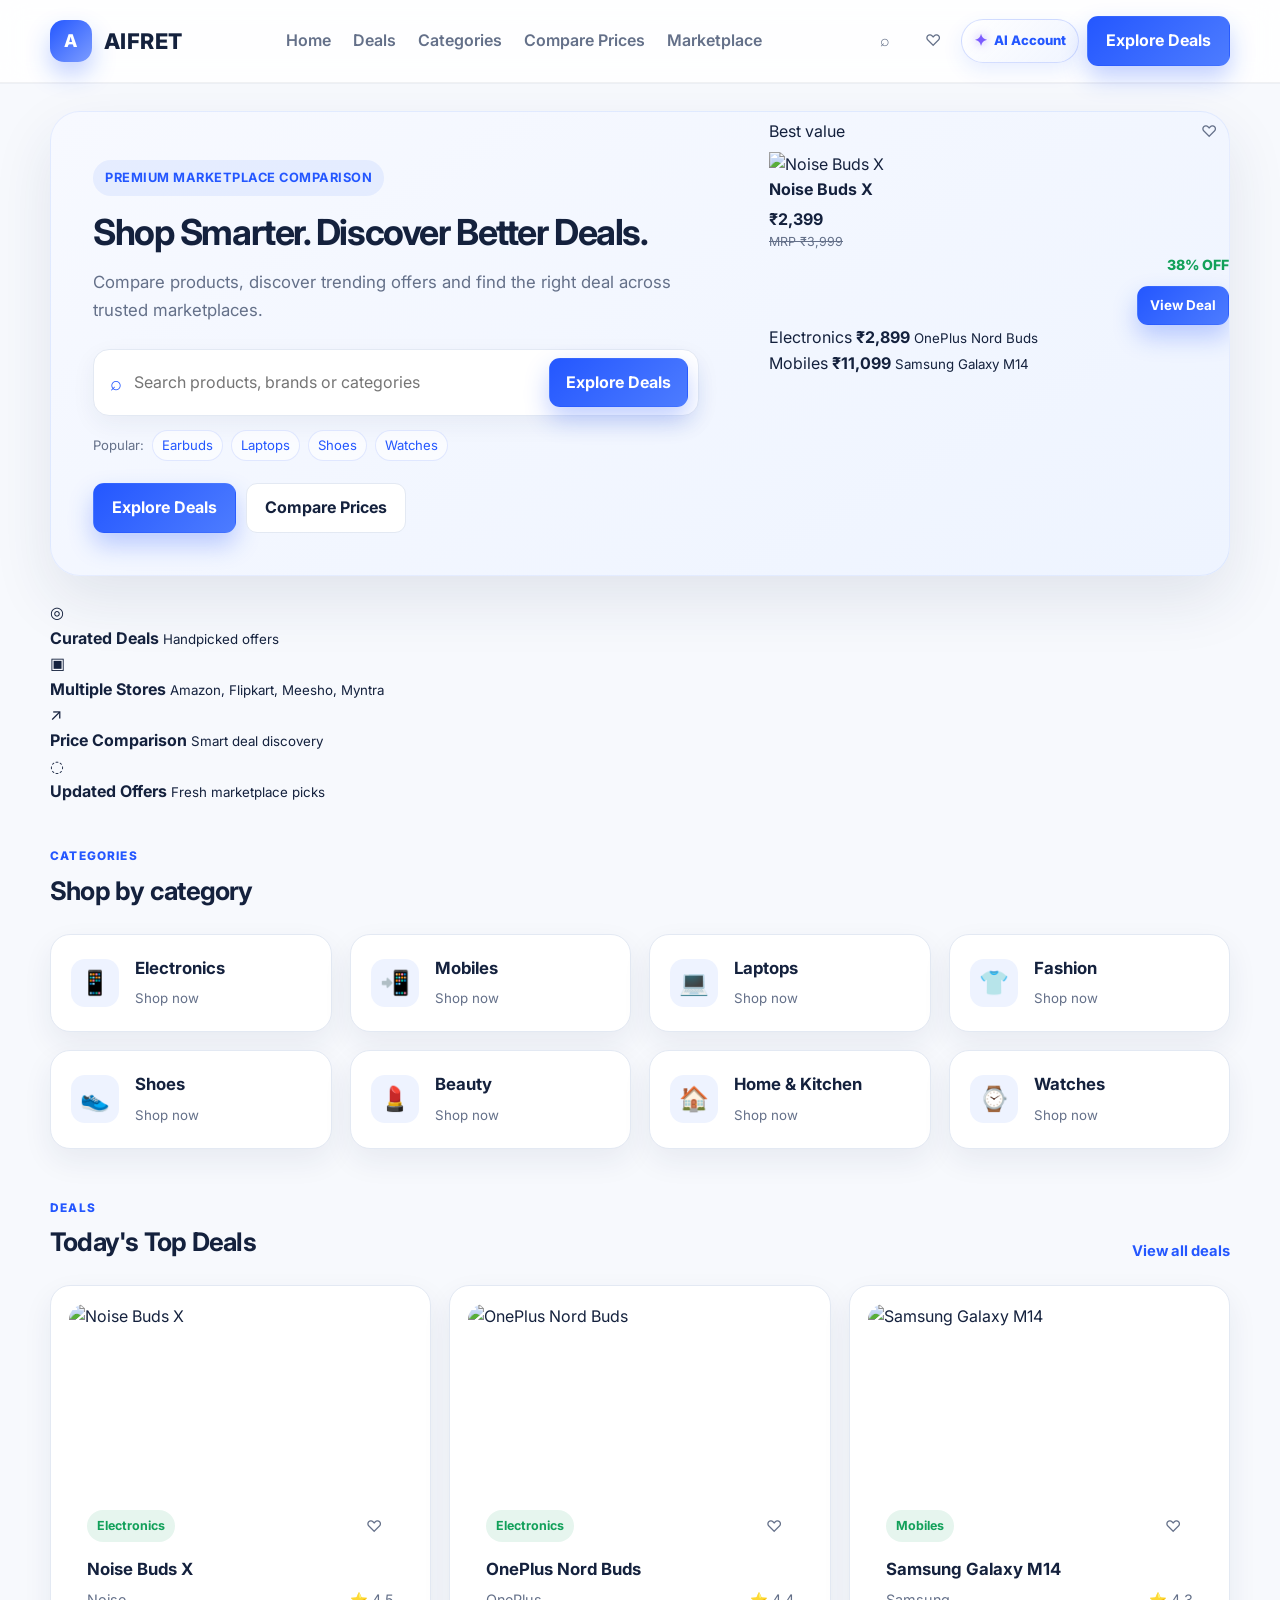
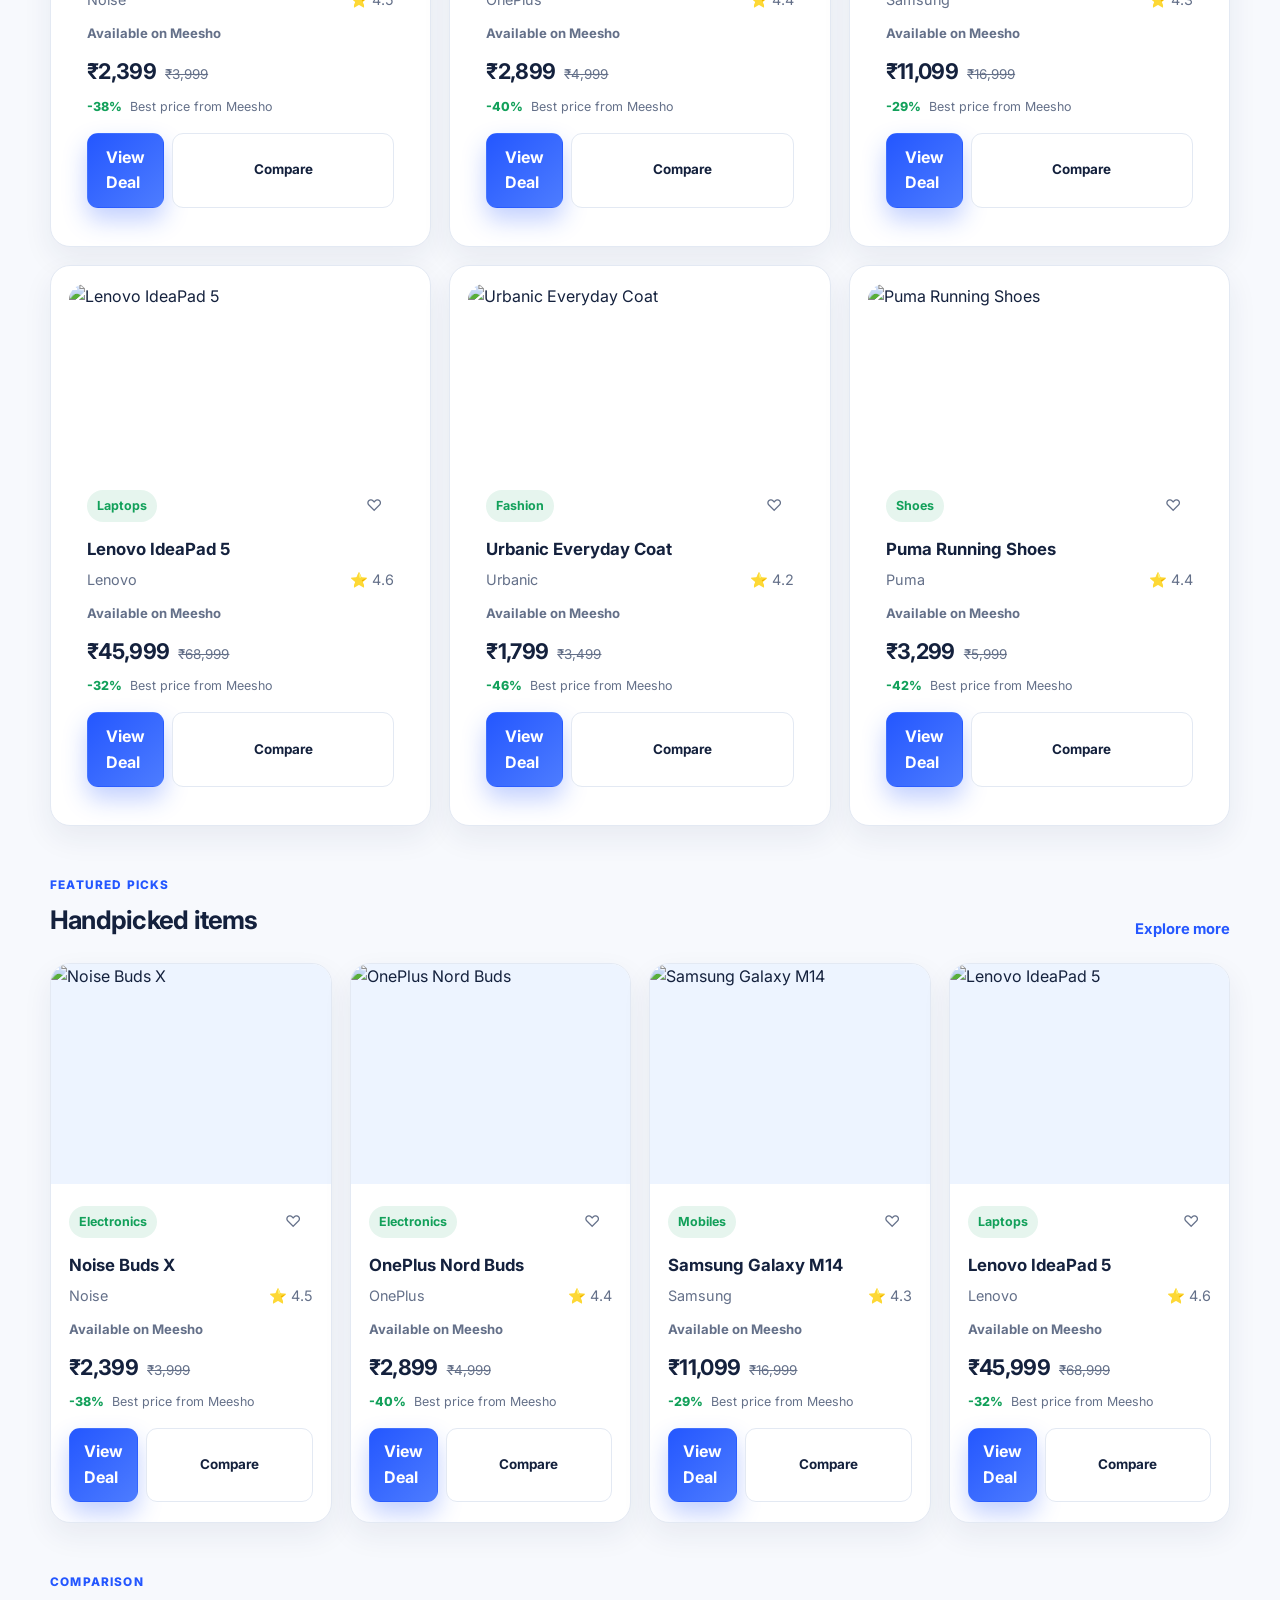
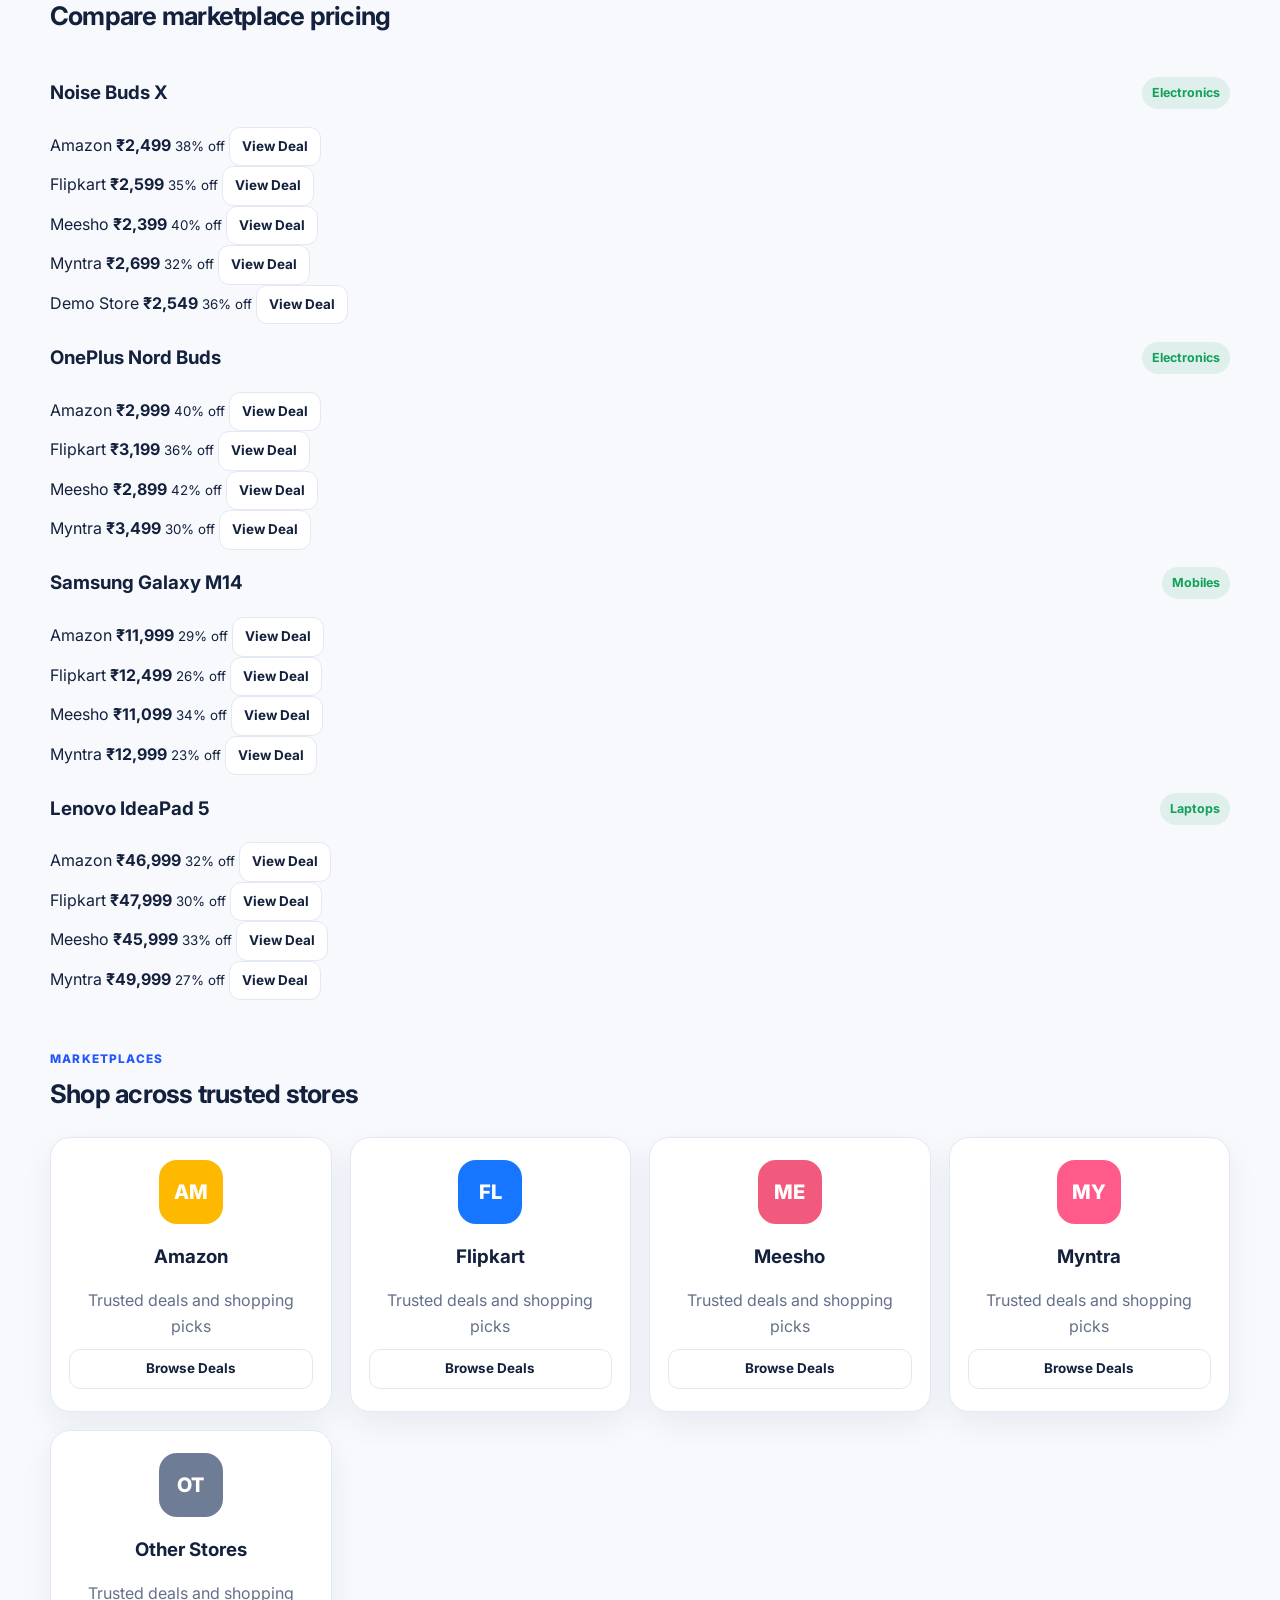
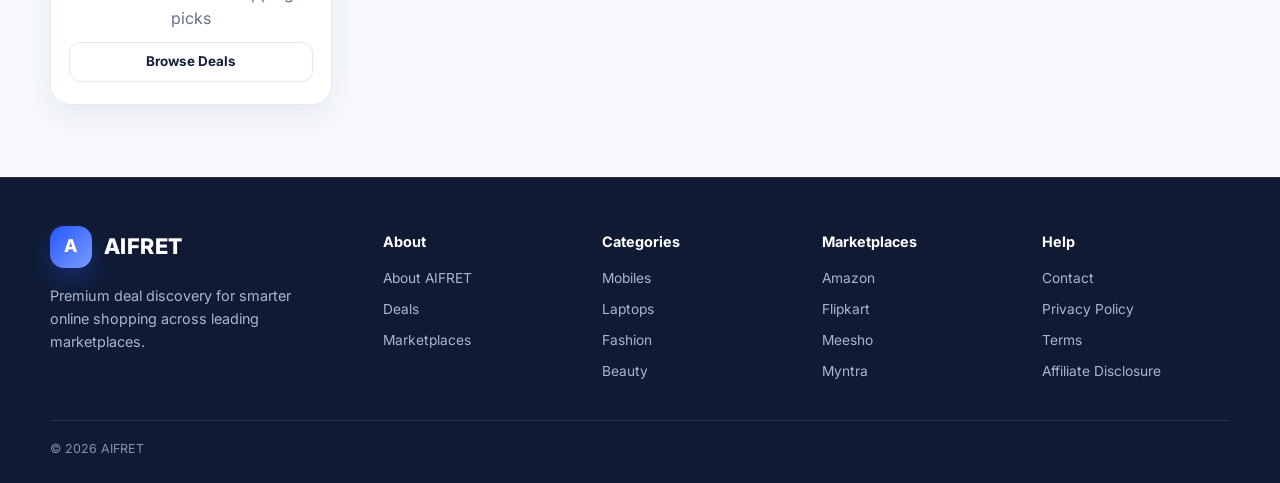
==== commit 0b6a456b: "Update customer auth architecture and remove OTP flow" ====
--- a/index.html
+++ b/index.html
@@ -25,7 +25,6 @@
           <a href="deals.html?category=electronics">Categories</a>
           <a href="compare.html">Compare Prices</a>
           <a href="#marketplaces">Marketplace</a>
-          <a href="admin.html">Admin</a>
         </nav>
 
         <div class="header-tools">
@@ -247,7 +246,6 @@
             <li><a href="privacy.html">Privacy Policy</a></li>
             <li><a href="terms.html">Terms</a></li>
             <li><a href="affiliate-disclosure.html">Affiliate Disclosure</a></li>
-            <li><a href="admin.html">Admin</a></li>
           </ul>
         </div>
       </div>
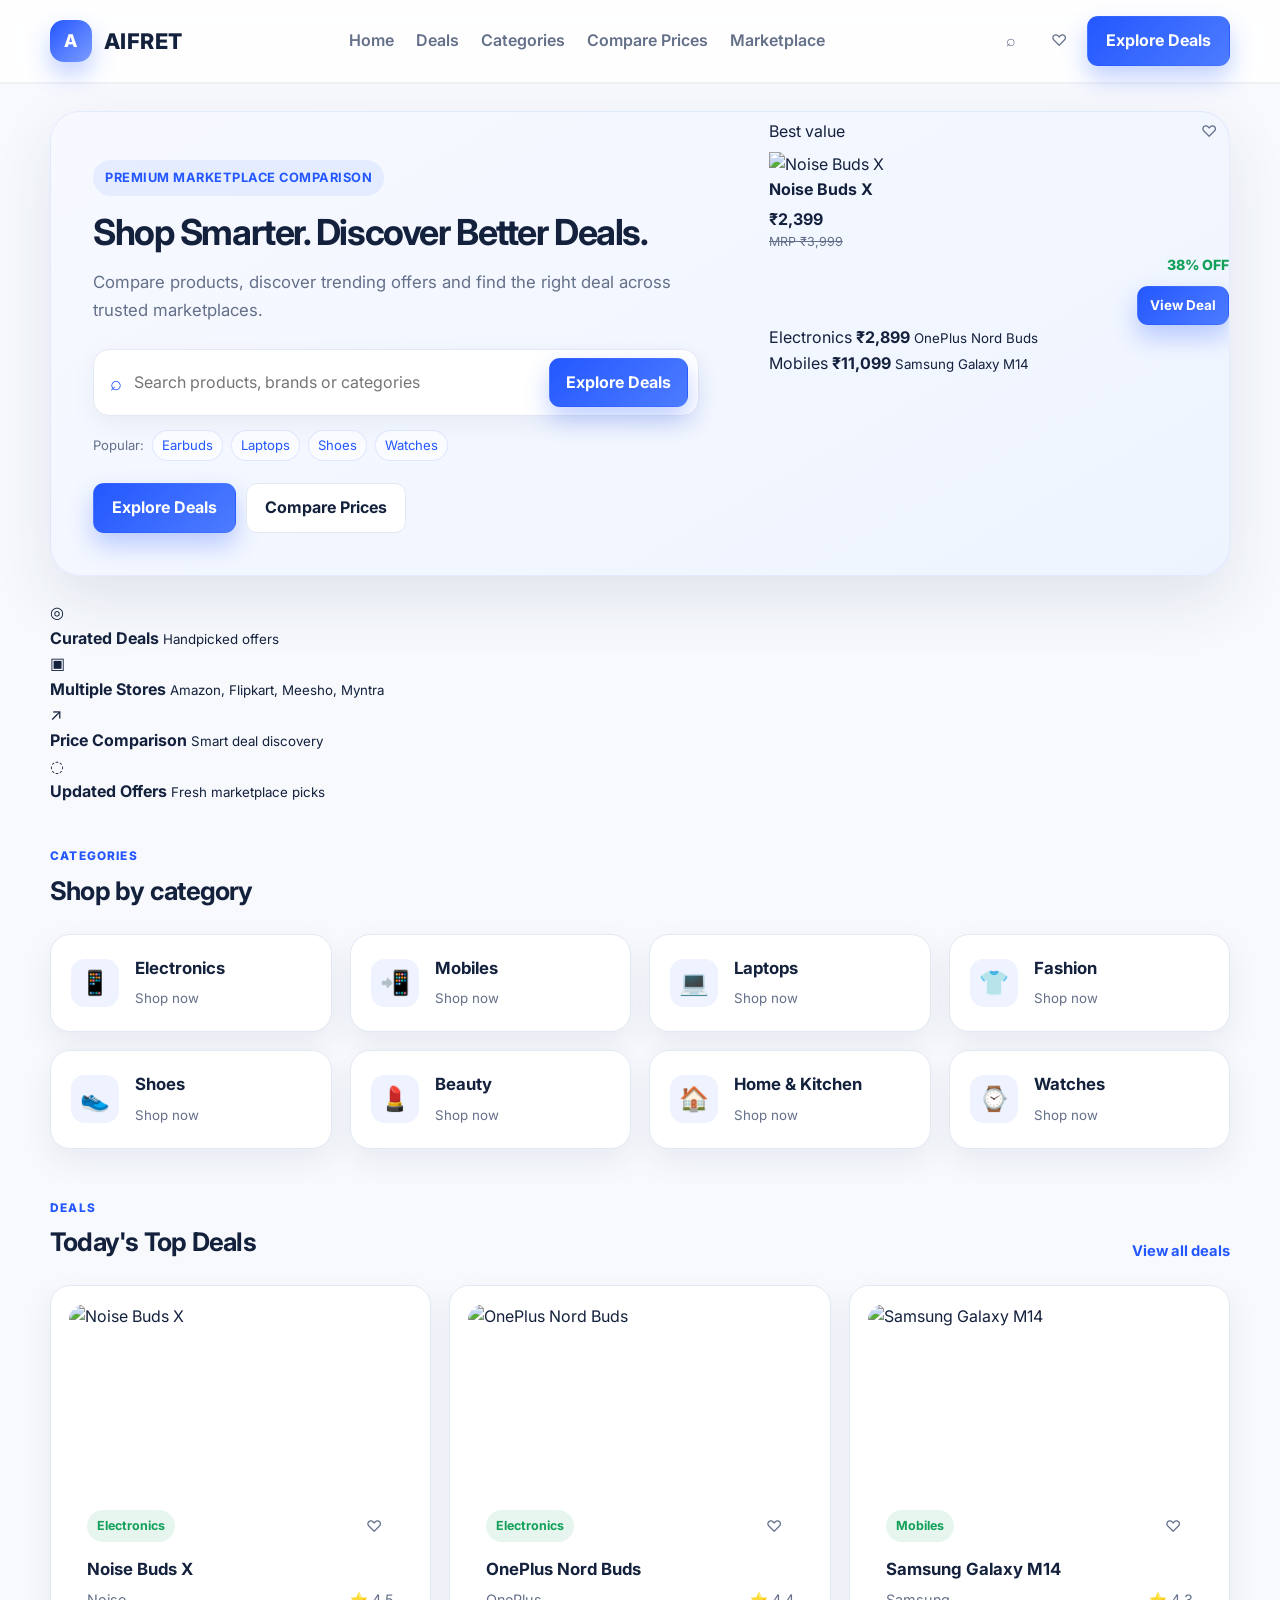
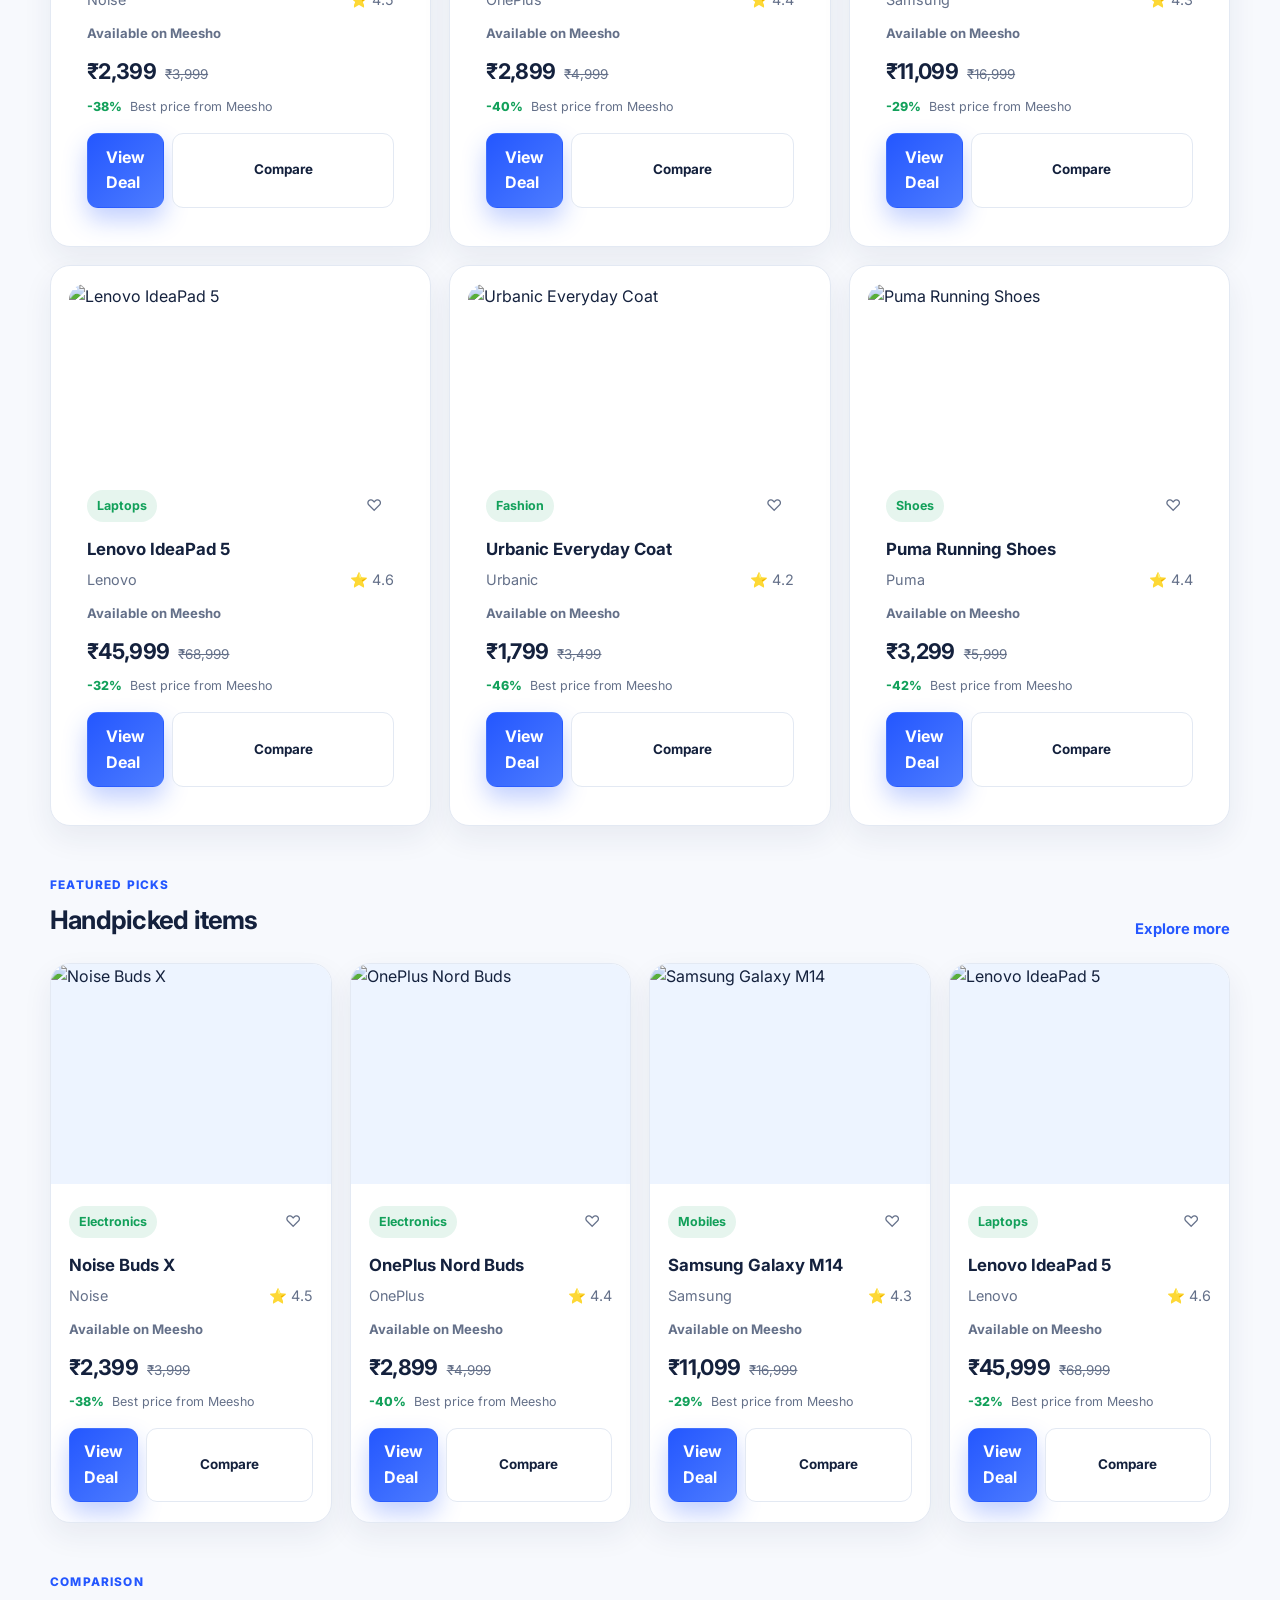
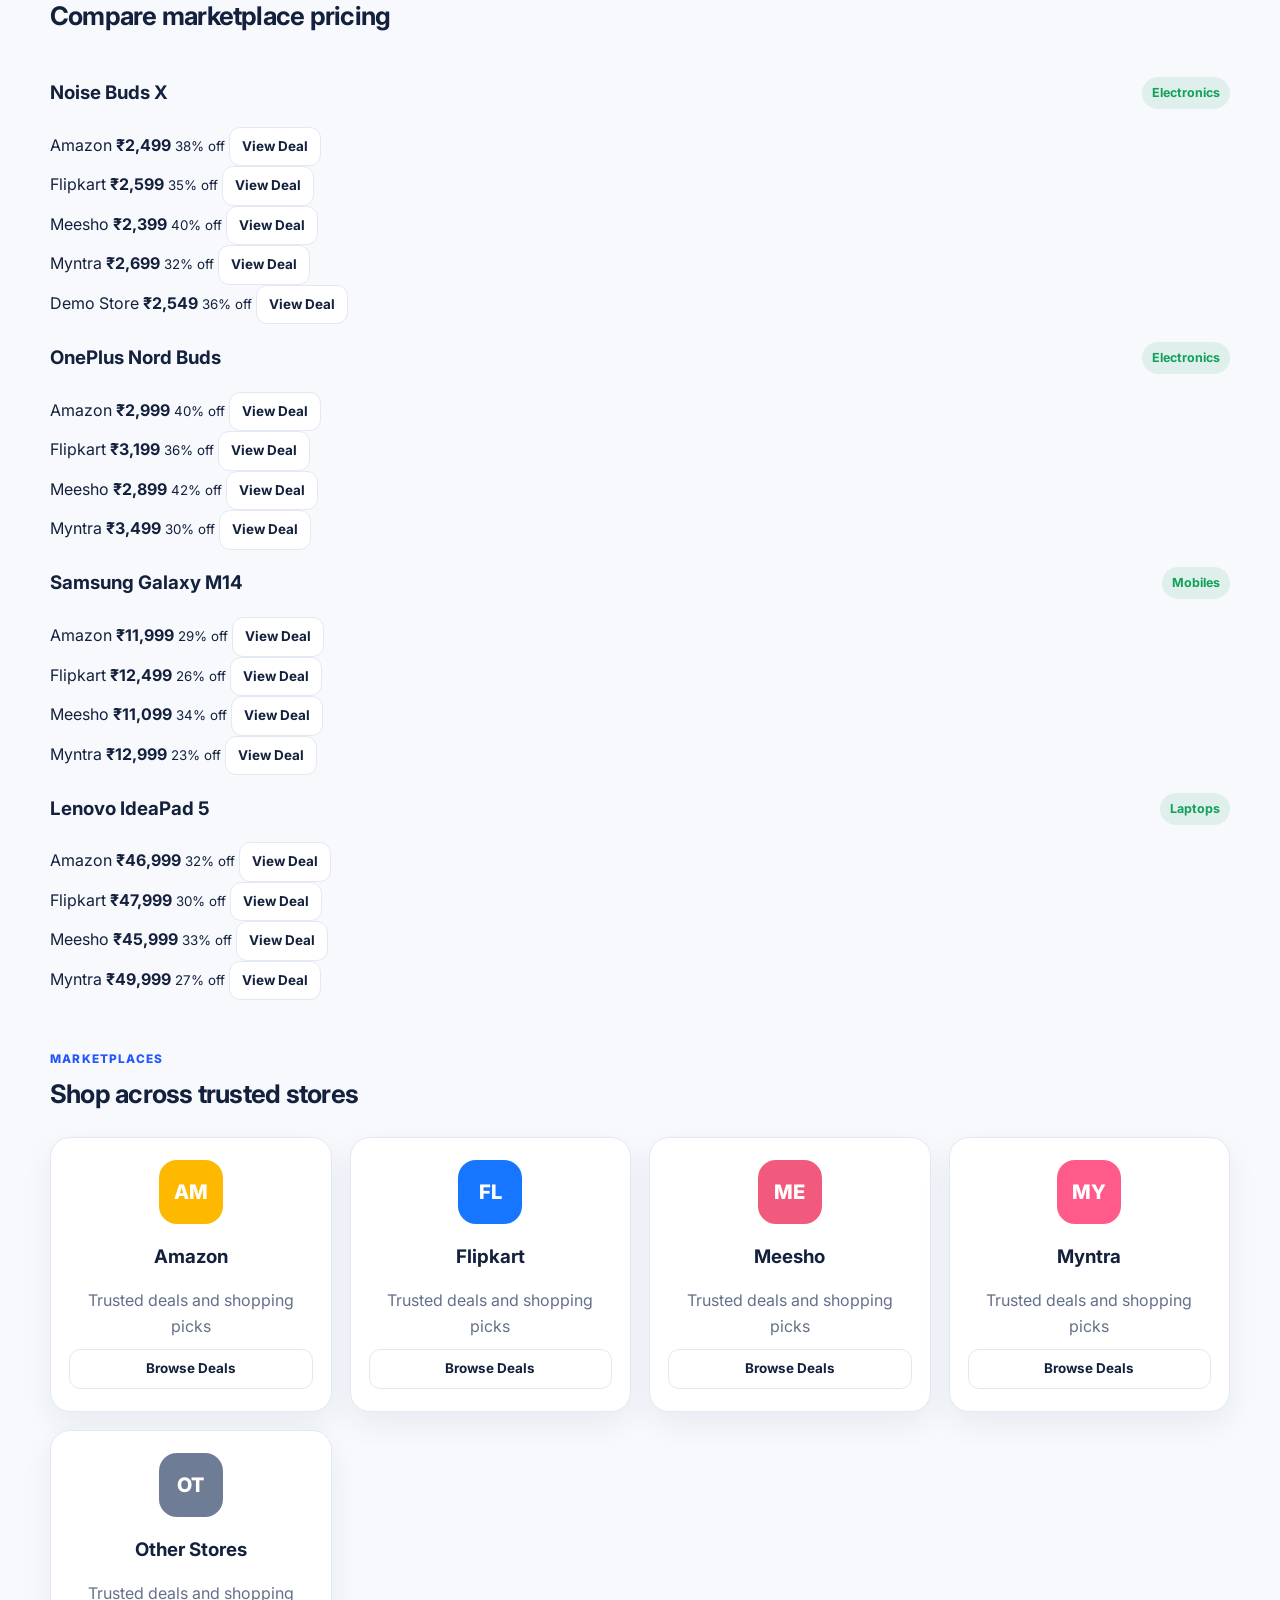
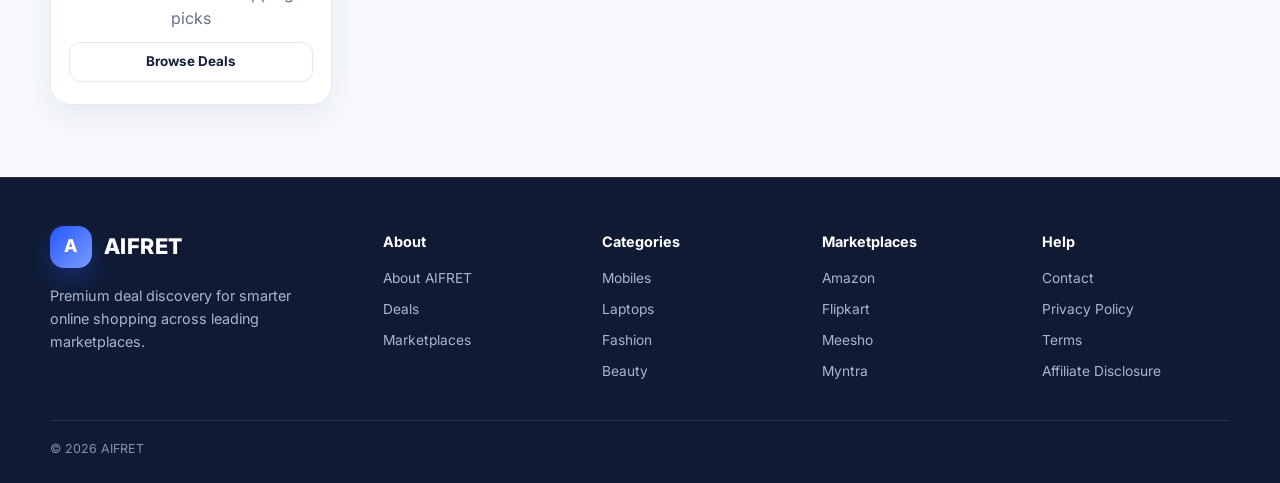
==== commit 640e4aa7: "Add product management and update storefront Co-authored-by: Copilot <223556219+Copilot@users.norepl" ====
--- a/index.html
+++ b/index.html
@@ -30,7 +30,6 @@
         <div class="header-tools">
           <button class="icon-btn" type="button" aria-label="Search">⌕</button>
           <button class="icon-btn" type="button" aria-label="Wishlist">♡</button>
-          <a class="ai-account-link" href="login.html" aria-label="Account"><span aria-hidden="true">✦</span><span>AI Account</span></a>
           <a href="deals.html" class="btn btn-primary">Explore Deals</a>
         </div>
 
--- a/assets/css/styles.css
+++ b/assets/css/styles.css
@@ -1410,439 +1410,184 @@
   flex-wrap: wrap;
 }
 
-/* ==========================================================================
-   Product Media & 10-Second Video Studio Styles
-   ========================================================================== */
-
-.product-media-card {
+/* AI Try-On modal */
+.ai-tryon-backdrop {
+  position: fixed;
+  inset: 0;
+  z-index: 1200;
+  background: rgba(15, 23, 42, 0.7);
+  backdrop-filter: blur(4px);
+  display: grid;
+  place-items: center;
+  padding: 18px;
+}
+
+.ai-tryon-backdrop[hidden] {
+  display: none !important;
+}
+
+.ai-tryon-modal {
+  position: relative;
+  width: min(760px, 100%);
   background: var(--surface);
   border: 1px solid var(--line);
-  border-radius: var(--radius);
-  padding: 32px;
-  margin: 40px 0;
-  box-shadow: var(--shadow);
-  display: flex;
-  flex-direction: column;
-  gap: 28px;
-}
-
-.product-media-header {
-  display: flex;
-  justify-content: space-between;
-  align-items: flex-start;
+  border-radius: 24px;
+  box-shadow: 0 28px 60px rgba(15, 23, 42, 0.28);
+  padding: 24px;
+}
+
+.ai-tryon-close {
+  position: absolute;
+  top: 18px;
+  right: 18px;
+  width: 36px;
+  height: 36px;
+  border: none;
+  border-radius: 50%;
+  background: var(--bg-soft);
+  color: var(--text);
+  font-size: 1.35rem;
+  cursor: pointer;
+}
+
+.ai-tryon-header {
+  display: grid;
+  gap: 8px;
+  margin-bottom: 22px;
+}
+
+.ai-tryon-header.center {
+  text-align: center;
+}
+
+.ai-tryon-header h3 {
+  margin: 0;
+  font-size: clamp(1.6rem, 2vw, 2.2rem);
+  letter-spacing: -0.03em;
+}
+
+.ai-tryon-header p {
+  margin: 0;
+  color: var(--muted);
+}
+
+.ai-tryon-upload-wrap {
+  margin-bottom: 18px;
+}
+
+.ai-tryon-upload-dropzone {
+  display: grid;
+  place-items: center;
+  gap: 8px;
+  min-height: 160px;
+  border: 2px dashed var(--line);
+  border-radius: 18px;
+  background: var(--bg-soft);
+  text-align: center;
+  padding: 18px;
+  cursor: pointer;
+  transition: border-color 0.2s ease, background 0.2s ease;
+}
+
+.ai-tryon-upload-dropzone:hover {
+  border-color: var(--primary);
+  background: rgba(36, 87, 255, 0.03);
+}
+
+.ai-tryon-upload-icon {
+  font-size: 2.2rem;
+}
+
+.ai-tryon-upload-dropzone small {
+  color: var(--muted);
+}
+
+.ai-tryon-preview-grid {
+  display: grid;
+  grid-template-columns: repeat(2, minmax(0, 1fr));
   gap: 16px;
-  flex-wrap: wrap;
-  padding-bottom: 20px;
-  border-bottom: 1px solid var(--line);
-}
-
-.product-media-title {
-  margin: 4px 0 0;
-  font-size: 1.65rem;
-  font-weight: 800;
-  color: var(--text);
-}
-
-.product-media-badge-wrap {
-  display: flex;
-  align-items: center;
-  gap: 12px;
-  flex-wrap: wrap;
-}
-
-.product-media-pill {
-  display: inline-flex;
-  align-items: center;
-  padding: 6px 14px;
-  border-radius: 999px;
-  background: rgba(36, 87, 255, 0.1);
-  color: var(--primary);
-  font-size: 0.85rem;
+  margin-bottom: 20px;
+}
+
+.ai-tryon-preview-card {
+  background: var(--bg-soft);
+  border: 1px solid var(--line);
+  border-radius: 18px;
+  padding: 12px;
+  display: grid;
+  gap: 8px;
+}
+
+.ai-tryon-preview-label {
+  font-size: 0.8rem;
   font-weight: 700;
-}
-
-.product-media-product-id {
-  font-size: 0.85rem;
-  color: var(--muted);
+  text-transform: uppercase;
+  letter-spacing: 0.06em;
+  color: var(--muted);
+}
+
+.ai-tryon-preview-card img {
+  width: 100%;
+  height: 200px;
+  object-fit: cover;
+  border-radius: 12px;
+  background: linear-gradient(135deg, #eef4ff, #fdf3ff);
+}
+
+.ai-tryon-generate {
+  width: 100%;
+  margin-top: 8px;
+}
+
+.ai-tryon-progress-box {
+  padding: 22px;
   background: var(--bg-soft);
-  padding: 6px 12px;
-  border-radius: 8px;
-  border: 1px solid var(--line);
-}
-
-.product-media-subblock {
-  display: flex;
-  flex-direction: column;
-  gap: 16px;
-}
-
-.product-media-subhead h3 {
-  margin: 0 0 6px;
-  font-size: 1.25rem;
-  font-weight: 700;
-  color: var(--text);
-}
-
-.media-hint {
-  margin: 0;
-  color: var(--muted);
-  font-size: 0.95rem;
-  line-height: 1.5;
-}
-
-/* Upload Dropzone */
-.product-media-dropzone {
-  border: 2px dashed var(--line);
-  background: var(--bg);
-  border-radius: 16px;
-  padding: 36px 20px;
-  text-align: center;
-  transition: all 0.2s ease-in-out;
-  cursor: pointer;
-}
-
-.product-media-dropzone:hover,
-.product-media-dropzone.drag-active,
-.product-media-dropzone:focus-within {
-  border-color: var(--primary);
-  background: var(--bg-soft);
-}
-
-.dropzone-content {
-  display: flex;
-  flex-direction: column;
-  align-items: center;
-  gap: 10px;
-}
-
-.dropzone-icon {
-  font-size: 2.2rem;
-  line-height: 1;
-}
-
-.media-choose-btn {
-  cursor: pointer;
-  display: inline-flex;
-  align-items: center;
-  gap: 8px;
-  font-weight: 600;
-}
-
-.dropzone-drag-text {
-  margin: 0;
-  font-size: 0.95rem;
-  color: var(--muted);
-}
-
-.dropzone-format-info {
-  font-size: 0.8rem;
-  color: var(--muted);
-}
-
-/* Thumbnails Grid */
-.media-thumbnails-grid {
-  display: grid;
-  grid-template-columns: repeat(auto-fill, minmax(130px, 1fr));
-  gap: 16px;
-}
-
-.media-thumb-item {
-  background: var(--surface);
-  border: 1px solid var(--line);
-  border-radius: 14px;
-  padding: 8px;
-  display: flex;
-  flex-direction: column;
-  gap: 6px;
-  position: relative;
-  box-shadow: 0 4px 12px rgba(0, 0, 0, 0.04);
-  transition: transform 0.15s ease;
-}
-
-.media-thumb-item:hover {
-  transform: translateY(-2px);
-  border-color: var(--primary);
-}
-
-.media-thumb-img-wrap {
-  position: relative;
+  border: 1px solid rgba(36, 87, 255, 0.18);
+  border-radius: 18px;
+}
+
+.ai-tryon-video-shell {
   width: 100%;
-  aspect-ratio: 1 / 1;
-  border-radius: 10px;
+  max-width: 560px;
+  margin: 0 auto 20px;
+  aspect-ratio: 9 / 16;
+  border-radius: 20px;
   overflow: hidden;
-  background: var(--bg-soft);
-}
-
-.media-thumb-img-wrap img {
+  border: 1px solid var(--line);
+  background: #0f172a;
+  box-shadow: 0 22px 50px rgba(15, 23, 42, 0.25);
+}
+
+.ai-tryon-video-shell video {
   width: 100%;
   height: 100%;
   object-fit: cover;
-}
-
-.media-thumb-delete-btn {
-  position: absolute;
-  top: 6px;
-  right: 6px;
-  width: 26px;
-  height: 26px;
-  border-radius: 50%;
-  border: none;
-  background: rgba(15, 23, 42, 0.75);
-  color: #ffffff;
-  font-size: 13px;
-  font-weight: 700;
-  display: grid;
-  place-items: center;
-  cursor: pointer;
-  transition: all 0.15s ease;
-}
-
-.media-thumb-delete-btn:hover {
-  background: var(--danger);
-  transform: scale(1.1);
-}
-
-.media-thumb-order {
-  position: absolute;
-  bottom: 6px;
-  left: 6px;
-  background: rgba(0, 0, 0, 0.65);
-  color: #ffffff;
-  font-size: 0.72rem;
-  font-weight: 700;
-  padding: 2px 6px;
-  border-radius: 6px;
-}
-
-.media-thumb-meta {
-  display: flex;
-  flex-direction: column;
-  gap: 2px;
-}
-
-.media-thumb-name {
-  font-size: 0.78rem;
-  font-weight: 600;
-  color: var(--text);
-  white-space: nowrap;
-  overflow: hidden;
-  text-overflow: ellipsis;
-}
-
-.media-thumb-size {
-  font-size: 0.72rem;
-  color: var(--muted);
-}
-
-/* Validation Alert */
-.media-validation-alert {
-  padding: 12px 16px;
-  background: #fef2f2;
-  border: 1px solid #fecaca;
-  color: #b91c1c;
-  border-radius: 10px;
-  font-size: 0.9rem;
-  font-weight: 600;
-}
-
-/* Generate Video Controls */
-.generate-action-row {
-  display: flex;
-  align-items: center;
-  gap: 16px;
+  background: #0f172a;
+}
+
+.ai-tryon-result-actions {
+  display: flex;
+  justify-content: center;
+  gap: 10px;
   flex-wrap: wrap;
 }
 
-.btn-generate-video {
-  display: inline-flex;
-  align-items: center;
-  gap: 10px;
-  font-size: 1rem;
-  font-weight: 700;
-  padding: 14px 28px;
-  border-radius: 12px;
-  box-shadow: 0 10px 25px rgba(36, 87, 255, 0.25);
-  transition: all 0.2s ease;
-}
-
-.btn-generate-video:hover:not(:disabled) {
-  transform: translateY(-2px);
-  box-shadow: 0 14px 30px rgba(36, 87, 255, 0.35);
-}
-
-.btn-generate-video:disabled {
-  opacity: 0.6;
-  cursor: not-allowed;
-  transform: none;
-}
-
-.generate-duration-tag {
-  font-size: 0.88rem;
-  font-weight: 600;
-  color: var(--muted);
-  background: var(--bg-soft);
-  padding: 8px 14px;
-  border-radius: 8px;
-  border: 1px solid var(--line);
-}
-
-/* Progress Card */
-.media-progress-card {
-  background: var(--bg-soft);
-  border: 1px solid rgba(36, 87, 255, 0.2);
-  border-radius: 14px;
-  padding: 20px;
-  display: flex;
-  flex-direction: column;
-  gap: 10px;
-}
-
-.media-progress-info-row {
-  display: flex;
-  align-items: center;
-  gap: 12px;
-}
-
-.media-progress-spinner {
-  width: 20px;
-  height: 20px;
-  border: 3px solid rgba(36, 87, 255, 0.25);
-  border-top-color: var(--primary);
-  border-radius: 50%;
-  animation: spin 0.8s linear infinite;
-  flex-shrink: 0;
-}
-
-@keyframes spin {
-  to { transform: rotate(360deg); }
-}
-
-.media-progress-text {
-  font-weight: 600;
-  color: var(--text);
-  font-size: 0.95rem;
-}
-
-.media-progress-percent {
-  margin-left: auto;
-  font-weight: 800;
-  color: var(--primary);
-  font-size: 1rem;
-}
-
-.media-progress-bar-track {
-  width: 100%;
-  height: 8px;
-  background: var(--line);
-  border-radius: 999px;
-  overflow: hidden;
-}
-
-.media-progress-bar-fill {
-  height: 100%;
-  background: linear-gradient(90deg, var(--primary), #4f46e5);
-  border-radius: 999px;
-  transition: width 0.15s ease-out;
-}
-
-.media-progress-subnote {
-  margin: 0;
-  font-size: 0.82rem;
-  color: var(--muted);
-}
-
-/* Video Preview Player */
-.media-preview-subblock {
-  border-top: 1px solid var(--line);
-  padding-top: 24px;
-}
-
-.video-ready-badge {
-  background: rgba(18, 160, 90, 0.12);
-  color: var(--success);
-  padding: 4px 10px;
-  border-radius: 999px;
-  font-size: 0.8rem;
-  font-weight: 700;
-}
-
-.media-video-player-container {
-  width: 100%;
-  max-width: 820px;
-  aspect-ratio: 16 / 9;
-  background: #0b0f19;
-  border-radius: 18px;
-  overflow: hidden;
-  box-shadow: 0 20px 45px rgba(0, 0, 0, 0.2);
-  border: 1px solid var(--line);
-}
-
-.media-video-player {
-  width: 100%;
-  height: 100%;
-  display: block;
-  object-fit: contain;
-}
-
-.media-video-actions-bar {
-  display: flex;
-  align-items: center;
-  gap: 12px;
-  flex-wrap: wrap;
-  margin-top: 14px;
-}
-
-.btn-danger-action {
-  color: var(--danger) !important;
-  border-color: rgba(239, 68, 68, 0.35) !important;
-}
-
-.btn-danger-action:hover {
-  background: #fef2f2 !important;
-  border-color: var(--danger) !important;
-}
-
-.media-video-timestamp {
-  margin-left: auto;
-  font-size: 0.82rem;
-  color: var(--muted);
-}
-
-@media (max-width: 768px) {
-  .product-media-card {
-    padding: 20px 16px;
-    margin: 24px 0;
-    gap: 20px;
+@media (max-width: 720px) {
+  .ai-tryon-modal {
+    padding: 18px 14px 20px;
   }
-  .product-media-header {
+  .ai-tryon-preview-grid {
+    grid-template-columns: 1fr;
+  }
+  .ai-tryon-result-actions {
     flex-direction: column;
-    gap: 10px;
   }
-  .generate-action-row {
-    flex-direction: column;
-    align-items: stretch;
-  }
-  .btn-generate-video {
-    justify-content: center;
+  .ai-tryon-result-actions .btn {
     width: 100%;
   }
-  .generate-duration-tag {
-    text-align: center;
-  }
-  .media-video-actions-bar {
-    flex-direction: column;
-    align-items: stretch;
-  }
-  .media-video-actions-bar button {
-    width: 100%;
-    justify-content: center;
-  }
-  .media-video-timestamp {
-    text-align: center;
-    margin-left: 0;
-  }
-}
-.product-switch-bar {
+}
+
+product-switch-bar {
   display: flex;
   align-items: center;
   gap: 12px;
@@ -1868,3 +1613,20 @@
   padding: 6px 12px;
   cursor: pointer;
 }
+
+.admin-intro .admin-panel-heading { align-items: center; }
+.admin-intro .admin-panel-heading .btn { flex: 0 0 auto; white-space: nowrap; }
+.admin-panel { min-width: 0; }
+.admin-pagination {
+  display: flex;
+  align-items: center;
+  justify-content: flex-end;
+  gap: 12px;
+  margin-top: 16px;
+}
+.admin-pagination span { color: var(--muted); font-size: 0.8rem; font-weight: 700; }
+@media (max-width: 640px) {
+  .admin-intro .admin-panel-heading { align-items: stretch; flex-direction: column; }
+  .admin-intro .admin-panel-heading .btn { align-self: flex-start; }
+  .admin-pagination { justify-content: space-between; }
+}
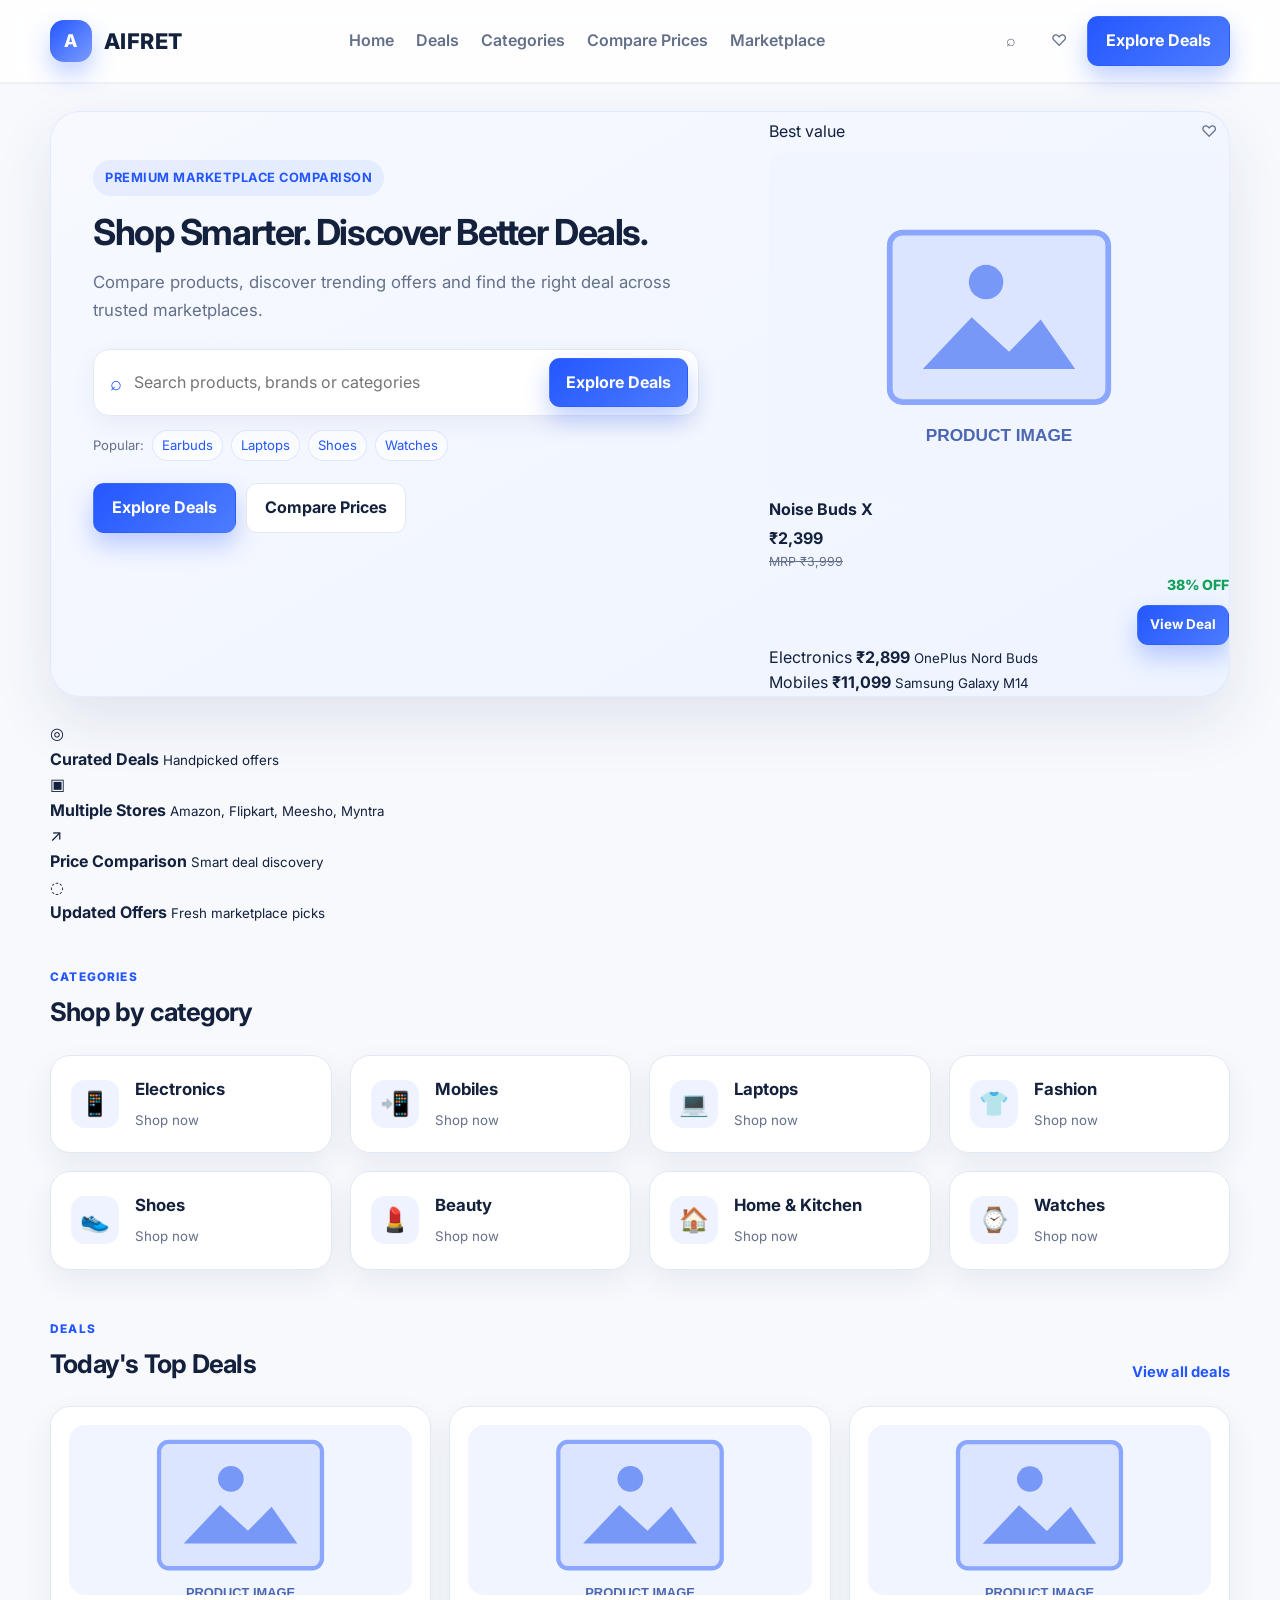
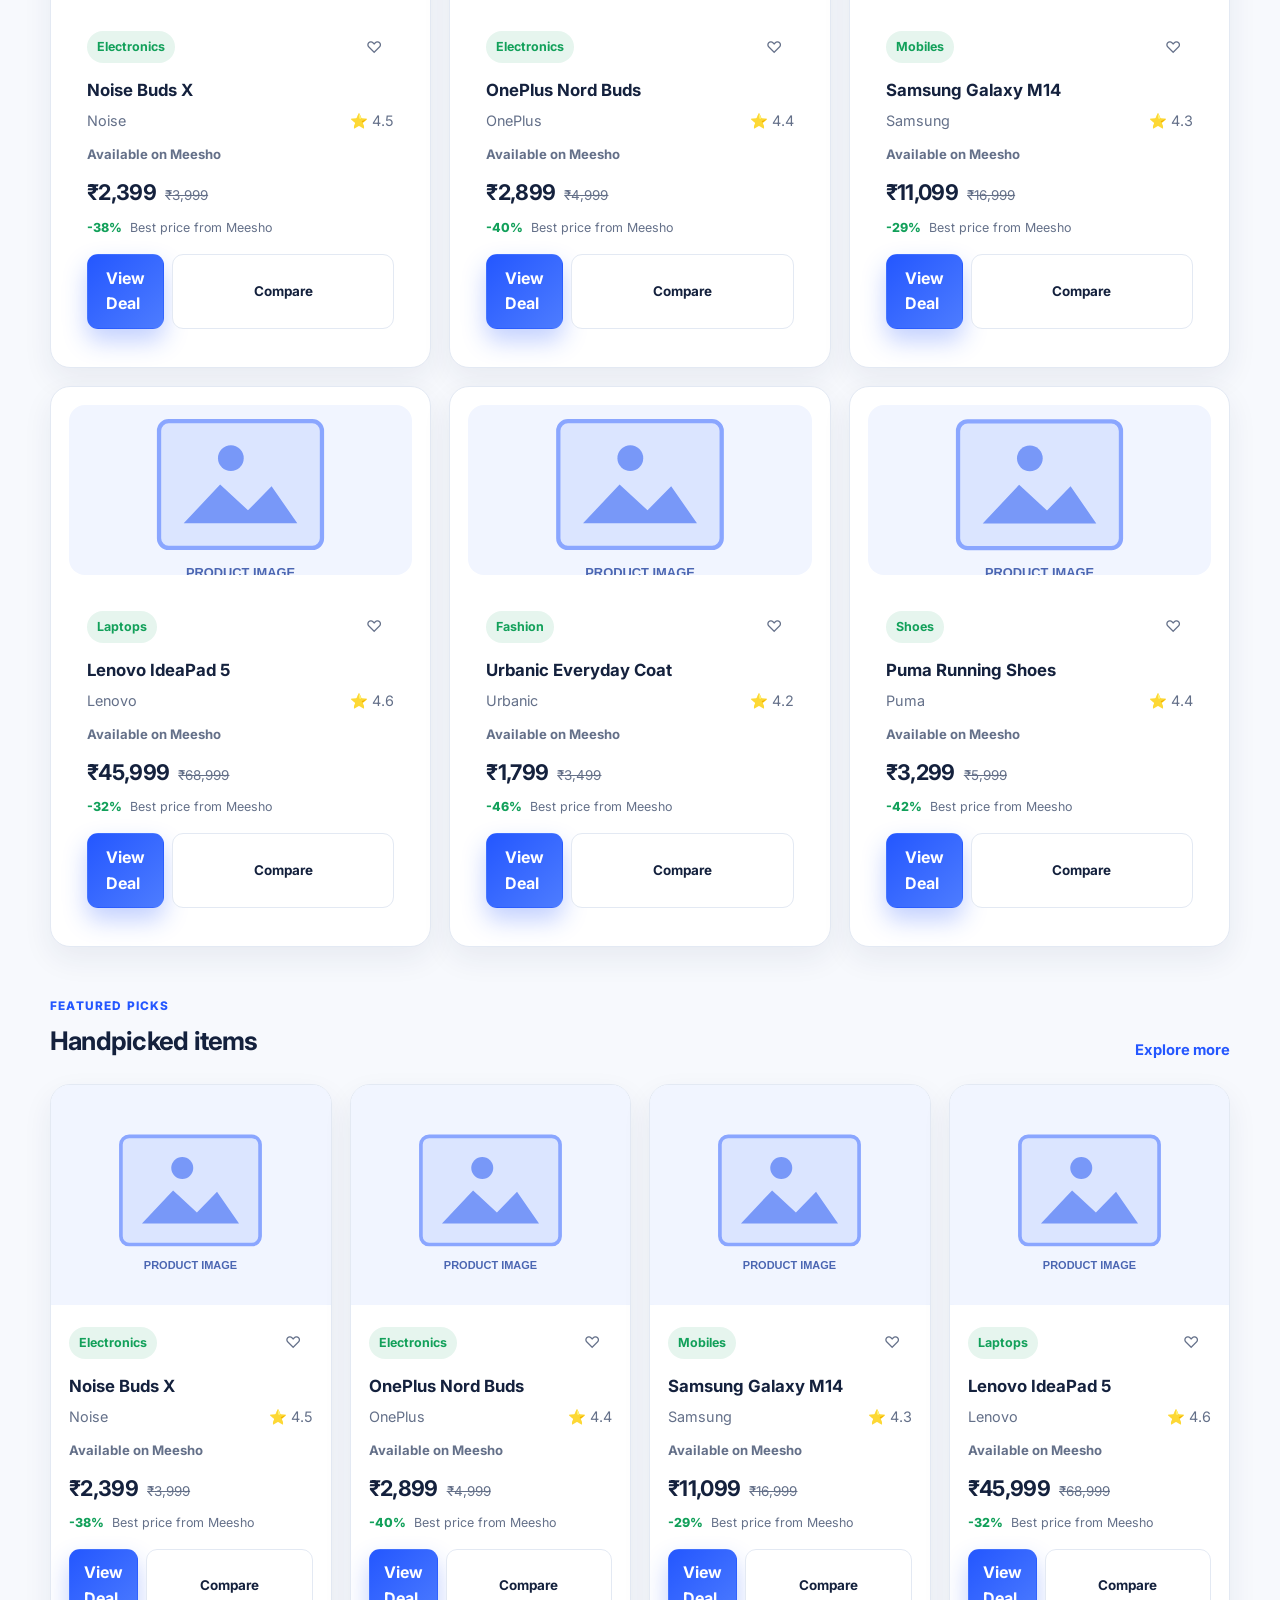
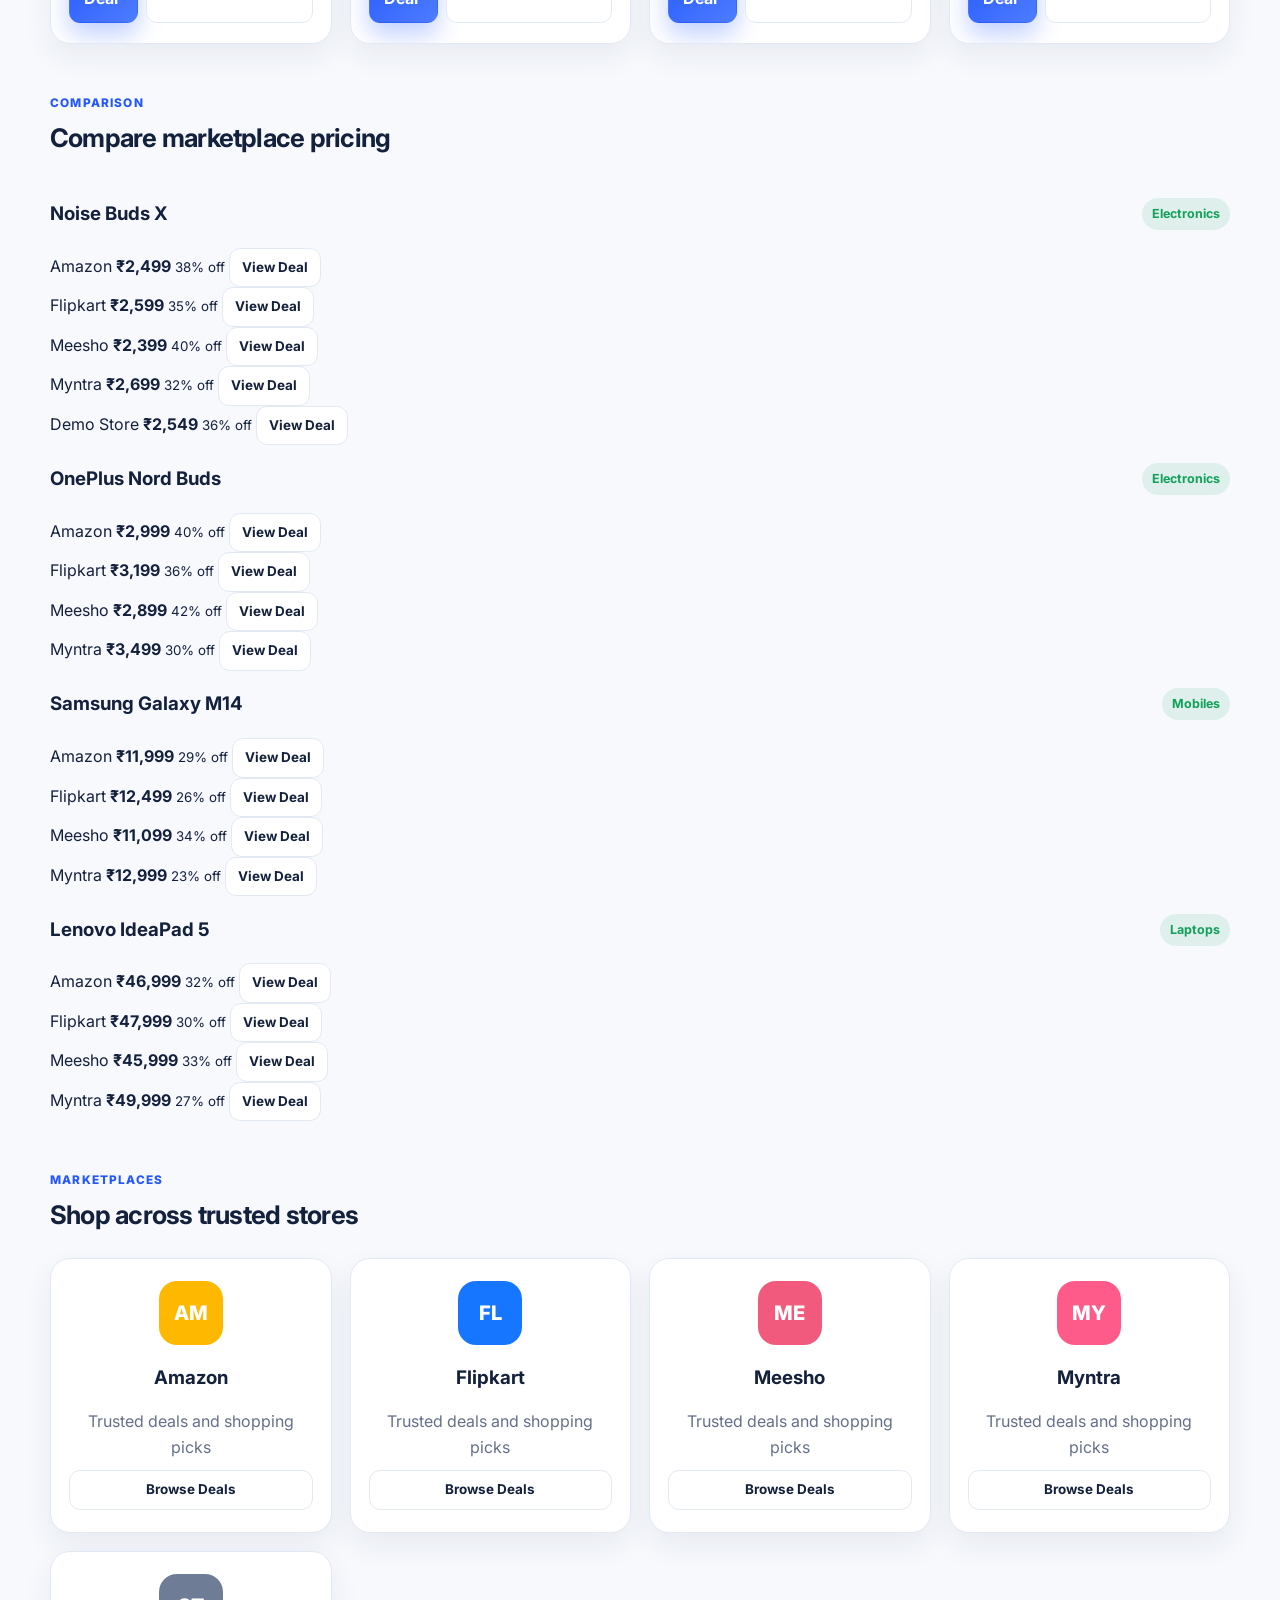
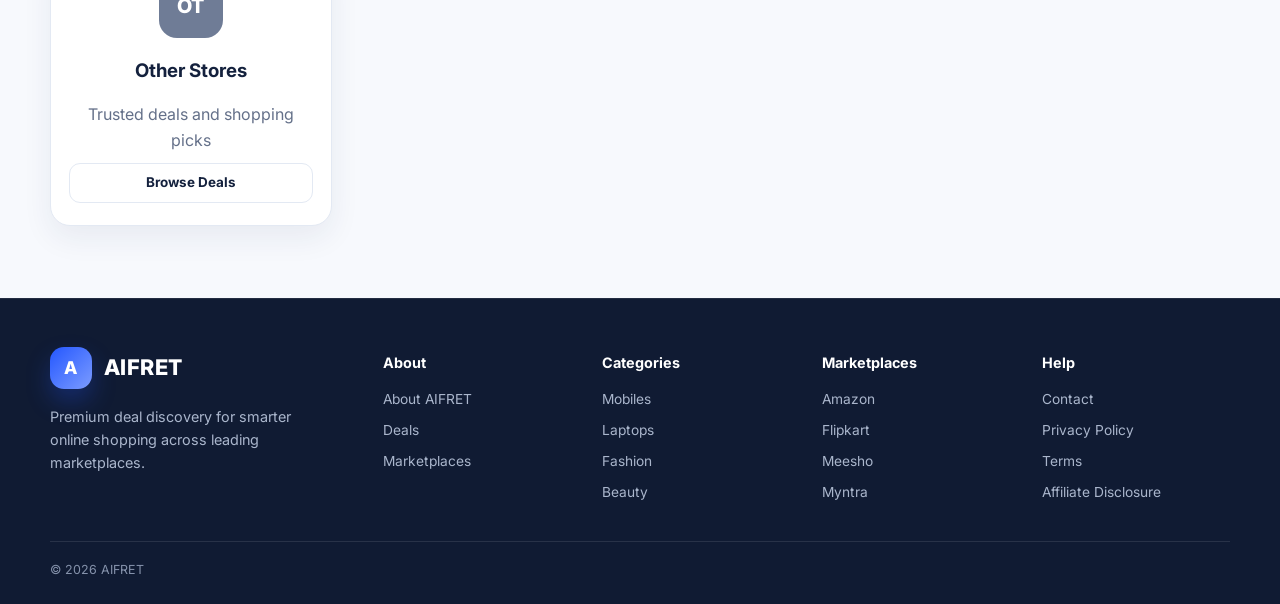
==== commit 4519fd86: "Use product-safe image placeholders" ====
--- a/index.html
+++ b/index.html
@@ -73,7 +73,7 @@
                   <button class="mini-wishlist" type="button" aria-label="Save to wishlist">♡</button>
                 </div>
                 <div class="showcase-product-image">
-                  <img src="https://images.unsplash.com/photo-1546435770-a3e426bf472b?auto=format&fit=crop&w=900&q=80" alt="Premium wireless earbuds" />
+                  <img src="/assets/images/product-placeholder.svg" alt="Product image unavailable" />
                 </div>
                 <div class="showcase-product-meta">
                   <div>
@@ -254,7 +254,7 @@
     </footer>
 
     <script src="assets/js/config.js"></script>
-    <script src="assets/js/auth-client.js?v=customer-auth-1"></script>
-    <script src="assets/js/app.js?v=customer-auth-4"></script>
+    <script src="assets/js/auth-client.js?v=cloudflare-api-1"></script>
+    <script src="assets/js/app.js?v=cloudflare-api-1"></script>
   </body>
 </html>
--- a/assets/css/styles.css
+++ b/assets/css/styles.css
@@ -942,6 +942,7 @@
 .compare-table-row { display: grid; grid-template-columns: minmax(150px, 1.4fr) repeat(3, minmax(110px, 0.8fr)) 110px; align-items: center; gap: 14px; min-width: 680px; padding: 15px 22px; border-bottom: 1px solid var(--line); color: var(--muted); font-size: 0.88rem; }
 .compare-table-row:last-child { border-bottom: 0; }
 .compare-table-row strong { color: var(--text); }
+.compare-table-row.best-offer-row { background: rgba(22, 163, 74, 0.08); box-shadow: inset 4px 0 0 var(--success); }
 .compare-table-head { color: var(--muted); background: var(--bg-soft); font-size: 0.72rem; font-weight: 800; letter-spacing: 0.06em; text-transform: uppercase; }
 .compare-table-row .btn { justify-self: end; }
 .empty-state { padding: 36px; text-align: center; background: var(--surface); border: 1px solid var(--line); border-radius: 20px; }
@@ -1077,6 +1078,13 @@
 .admin-intro { max-width: 680px; margin-bottom: 28px; }
 .admin-intro h1 { margin: 8px 0 10px; font-size: clamp(2rem, 4vw, 3rem); }
 .admin-intro p { margin: 0; color: var(--muted); }
+.admin-import-panel { margin-bottom: 22px; }
+.admin-import-panel p { color: var(--muted); margin: 8px 0 0; }
+.admin-import-controls { display: grid; grid-template-columns: minmax(0, 1fr) auto; gap: 14px; align-items: end; }
+.admin-import-controls label { display: grid; gap: 7px; color: var(--text); font-size: 0.82rem; font-weight: 800; }
+.admin-import-controls input { width: 100%; padding: 11px 12px; border: 1px solid var(--line); border-radius: 10px; background: #fbfcff; color: var(--text); font-size: 0.9rem; }
+.admin-import-preview { display: flex; gap: 8px; flex-wrap: wrap; margin-top: 12px; padding: 11px 13px; border-radius: 10px; background: var(--bg-soft); color: var(--muted); font-size: 0.8rem; }
+.admin-import-preview strong { color: var(--text); }
 .admin-layout { display: grid; grid-template-columns: minmax(0, 1.5fr) minmax(300px, 0.8fr); gap: 22px; align-items: start; }
 .admin-panel { padding: 24px; background: var(--surface); border: 1px solid var(--line); border-radius: 20px; box-shadow: var(--shadow-soft); }
 .admin-panel-heading { display: flex; align-items: start; justify-content: space-between; gap: 16px; margin-bottom: 22px; }
@@ -1101,6 +1109,18 @@
 .affiliate-status.is-missing { color: var(--warning); }
 .admin-full { grid-column: 1 / -1; }
 .admin-image-preview { width: 120px; height: 90px; margin: 16px 0 4px; border-radius: 12px; object-fit: cover; border: 1px solid var(--line); }
+.admin-image-dropzone { display: grid; justify-items: center; gap: 5px; margin-top: 12px; padding: 22px 16px; border: 1px dashed rgba(36, 87, 255, 0.45); border-radius: 14px; background: rgba(36, 87, 255, 0.04); color: var(--muted); cursor: pointer; text-align: center; transition: border-color .2s, background .2s; }
+.admin-image-dropzone strong { color: var(--text); }
+.admin-image-dropzone-icon { display: grid; place-items: center; width: 34px; height: 34px; border-radius: 50%; background: rgba(36, 87, 255, 0.12); color: var(--primary); font-size: 1.35rem; font-weight: 800; }
+.admin-image-dropzone:hover, .admin-image-dropzone.is-dragging, .admin-image-dropzone:focus-visible { border-color: var(--primary); background: rgba(36, 87, 255, 0.1); outline: none; }
+.admin-image-preview-wrap { display: flex; align-items: center; gap: 12px; margin-top: 10px; }
+.admin-image-preview-wrap[hidden] { display: none; }
+.form-help { display: block; margin-top: 6px; color: var(--muted); font-size: .75rem; font-weight: 500; }
+.form-help-inline { color: var(--muted); font-size: .78rem; font-weight: 500; }
+.admin-gallery-preview { display: flex; flex-wrap: wrap; gap: 10px; margin-top: 10px; }
+.admin-gallery-preview-item { display: grid; justify-items: center; gap: 5px; }
+.admin-gallery-preview-item .btn { padding: 5px 8px; font-size: .72rem; }
+.admin-form-footer button:disabled { cursor: wait; opacity: .65; }
 .admin-offer-section-heading { margin-top: 28px; }
 .admin-offer-row { padding: 18px 0; border-top: 1px solid var(--line); }
 .admin-offer-heading { display: flex; align-items: center; justify-content: space-between; gap: 12px; margin-bottom: 14px; }
@@ -1130,6 +1150,8 @@
   .admin-full { grid-column: auto; }
   .admin-form-footer { align-items: stretch; flex-direction: column; }
   .admin-form-footer .btn { width: 100%; }
+  .admin-import-controls { grid-template-columns: 1fr; }
+  .admin-import-controls .btn { width: 100%; }
   .admin-product-item { align-items: start; flex-direction: column; }
   .admin-product-actions { width: 100%; }
   .admin-product-actions .btn { flex: 1; }
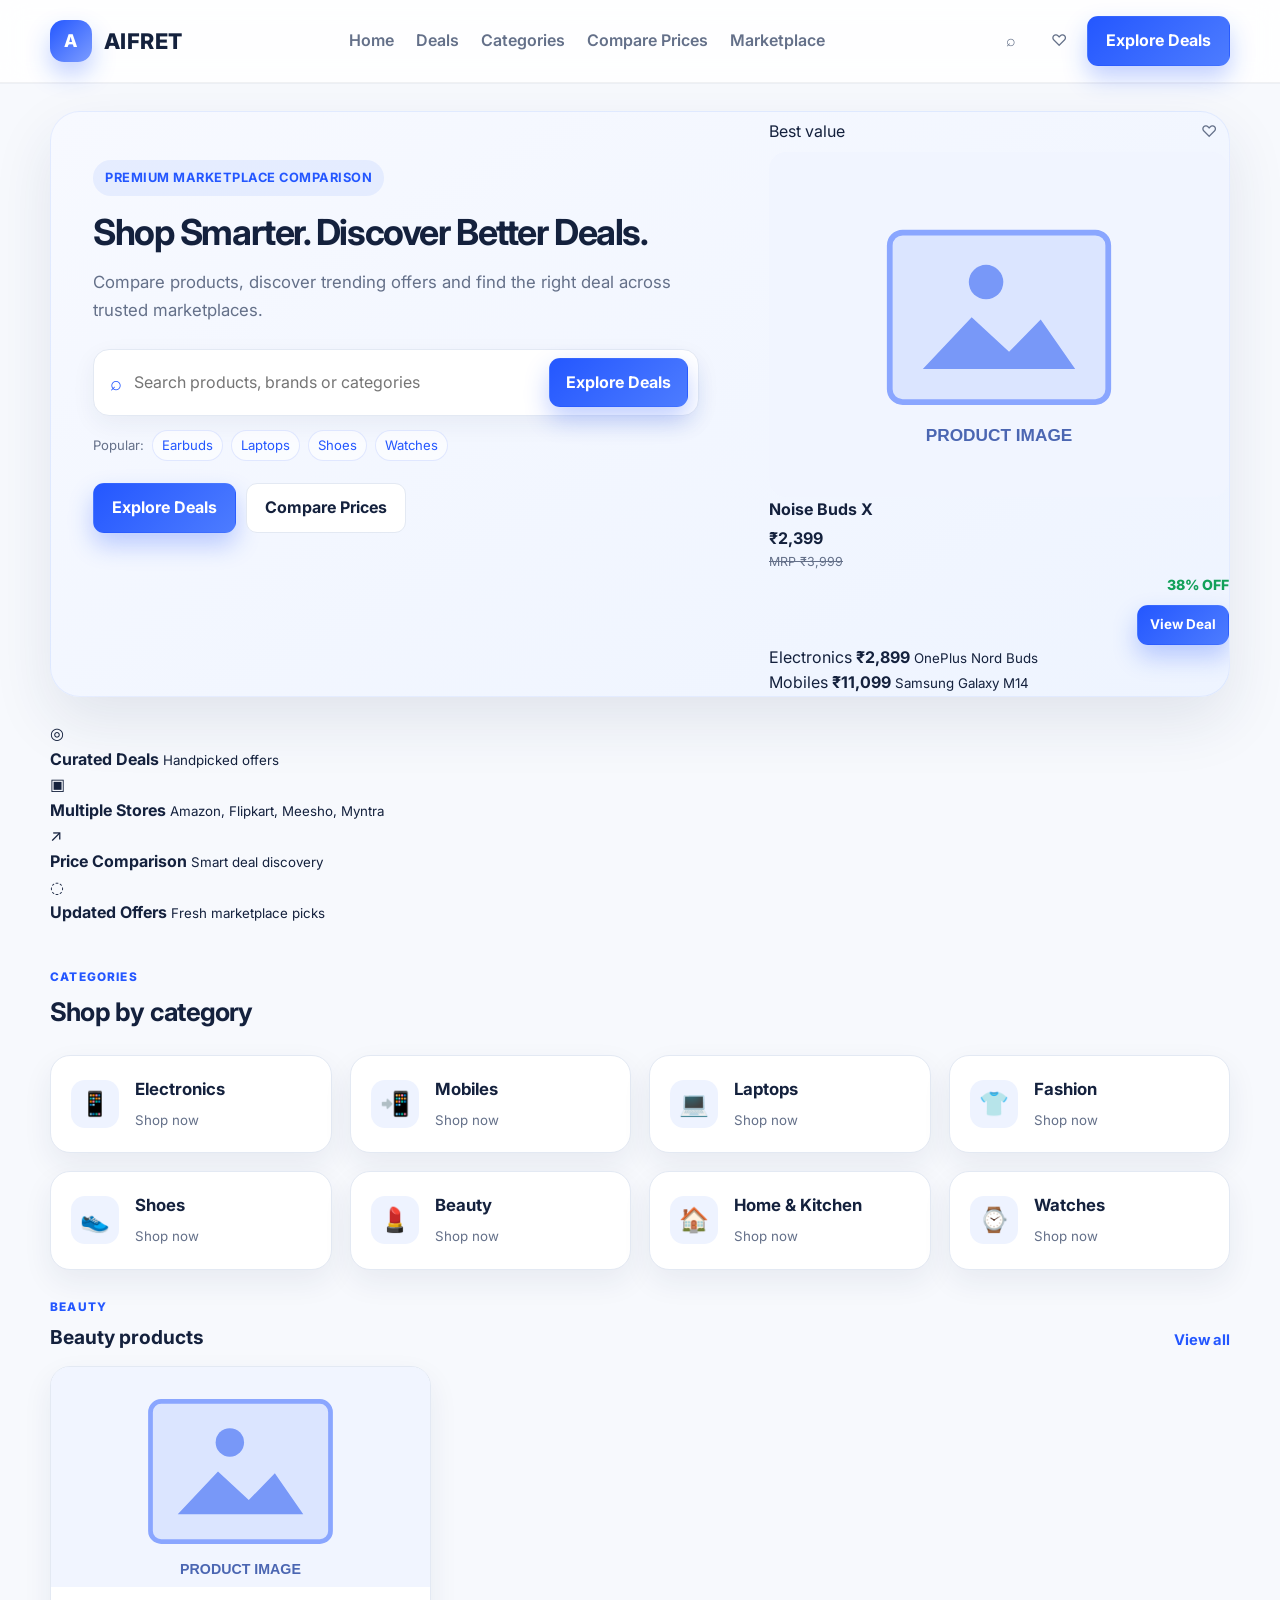
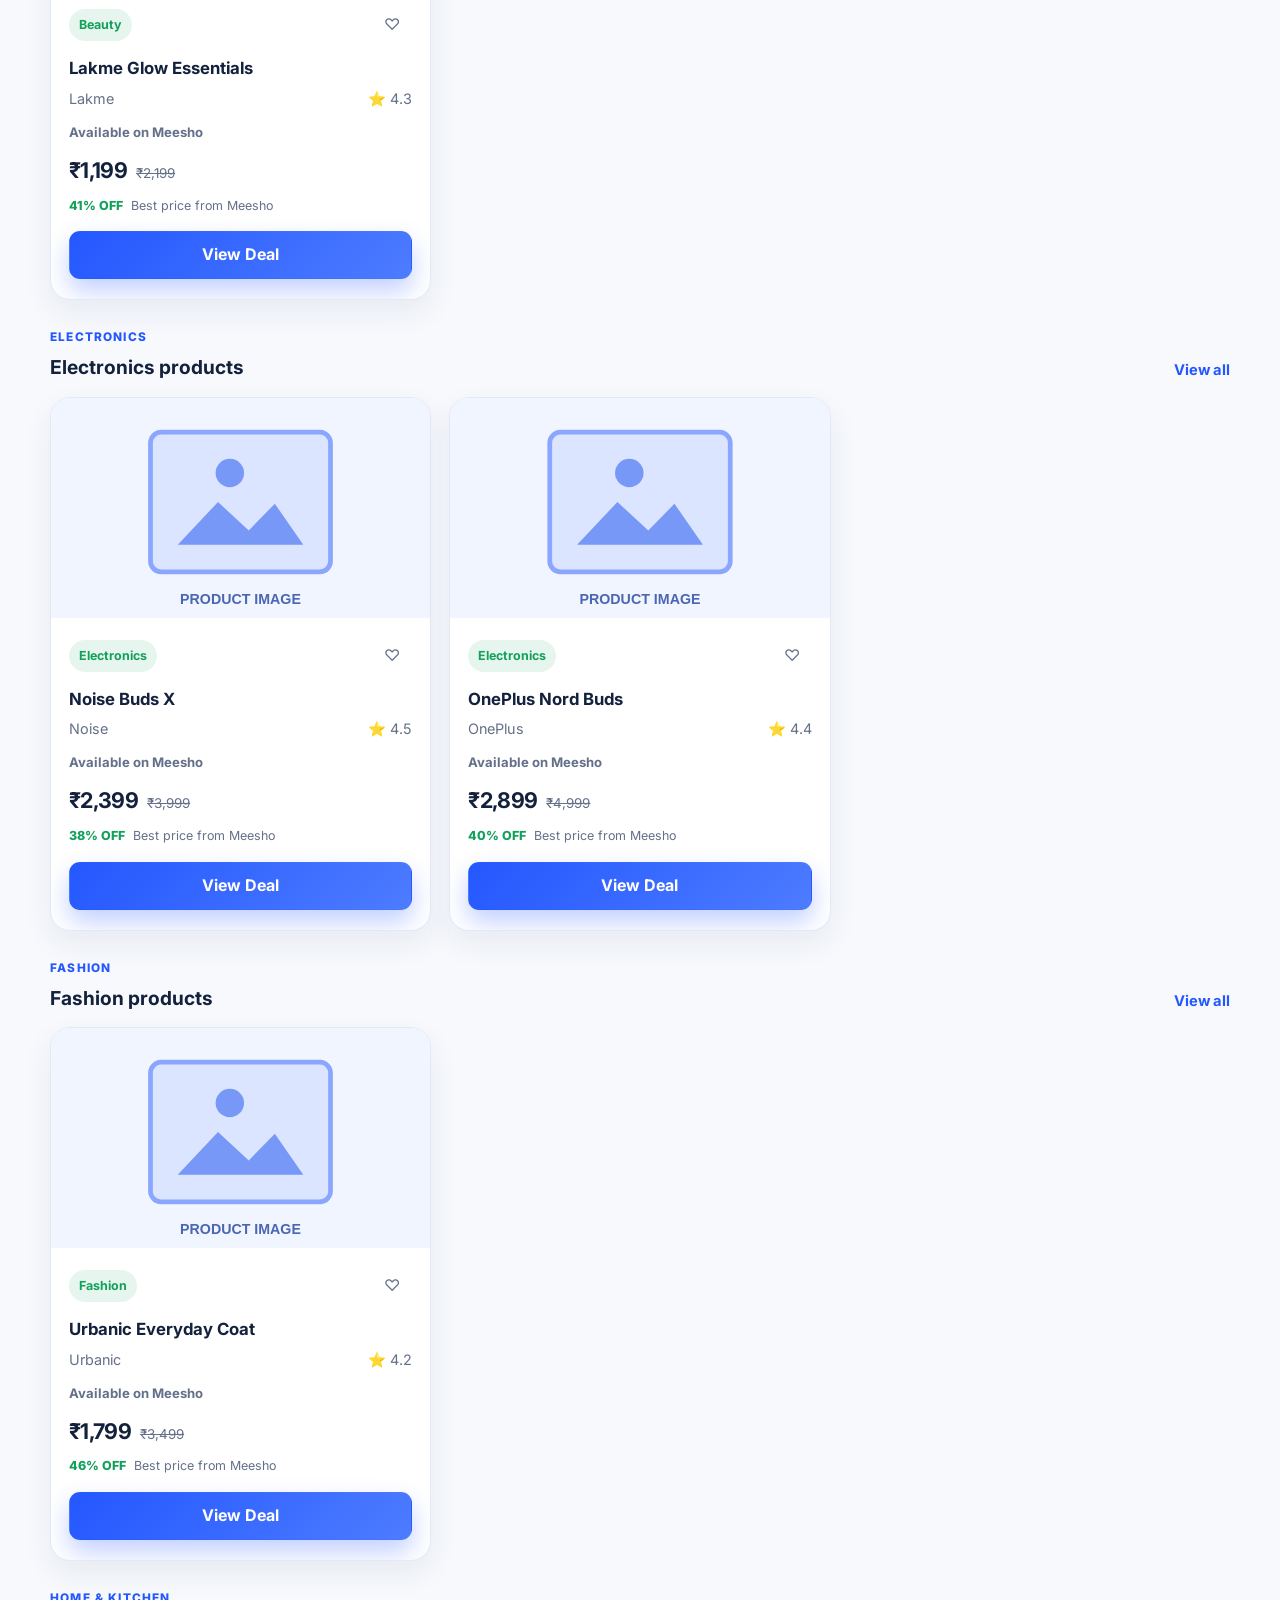
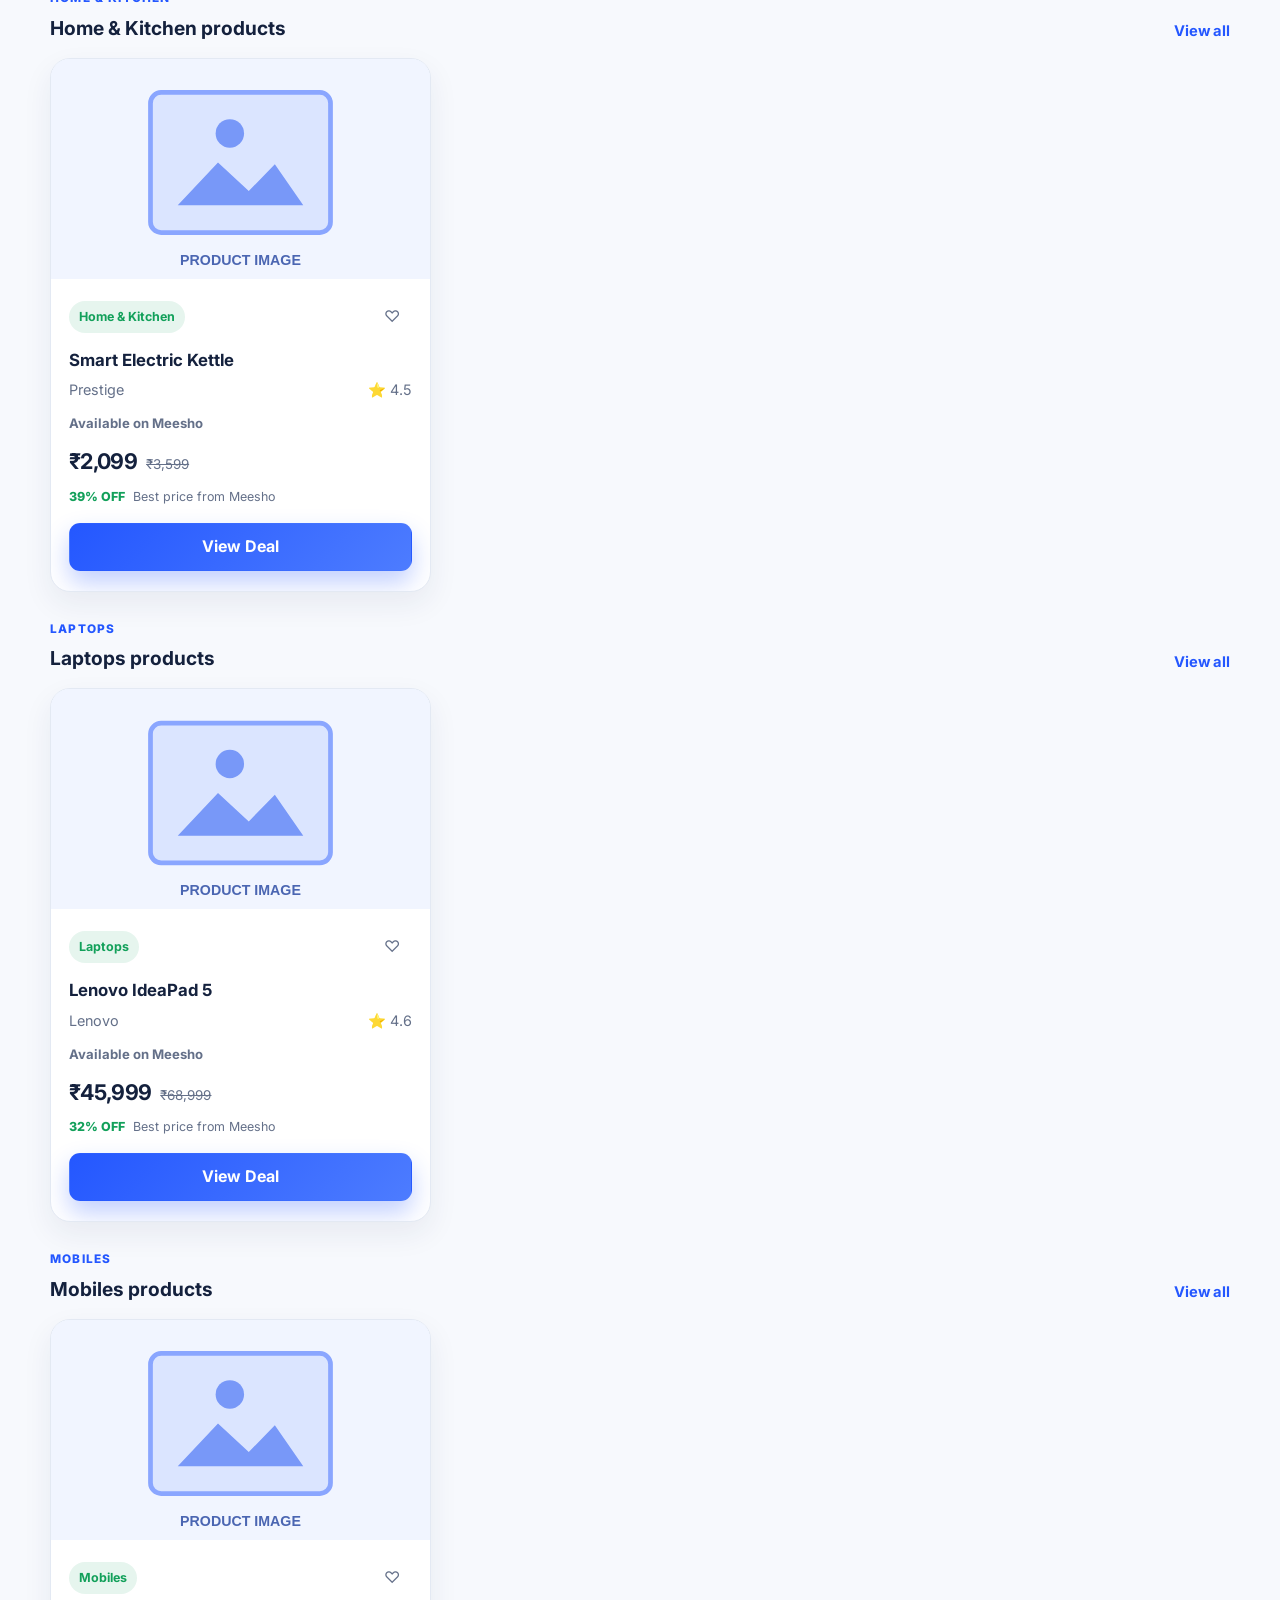
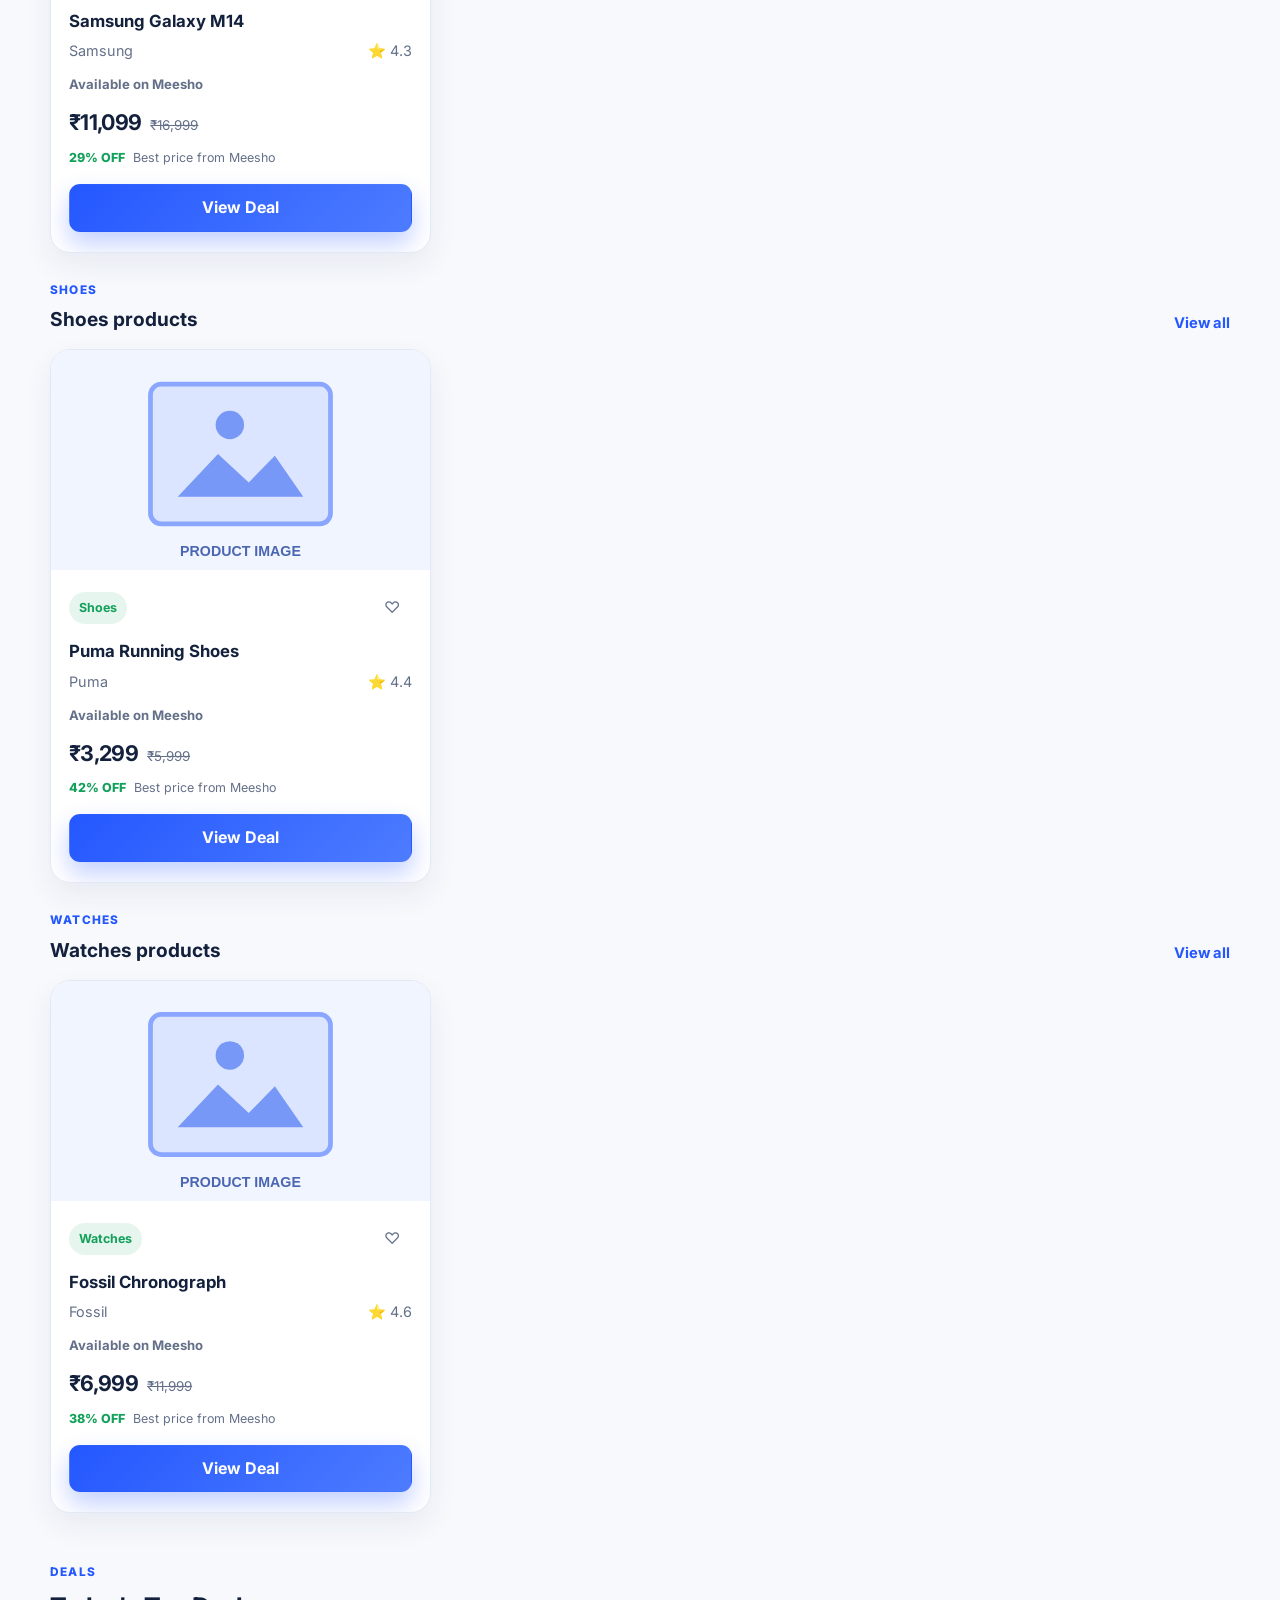
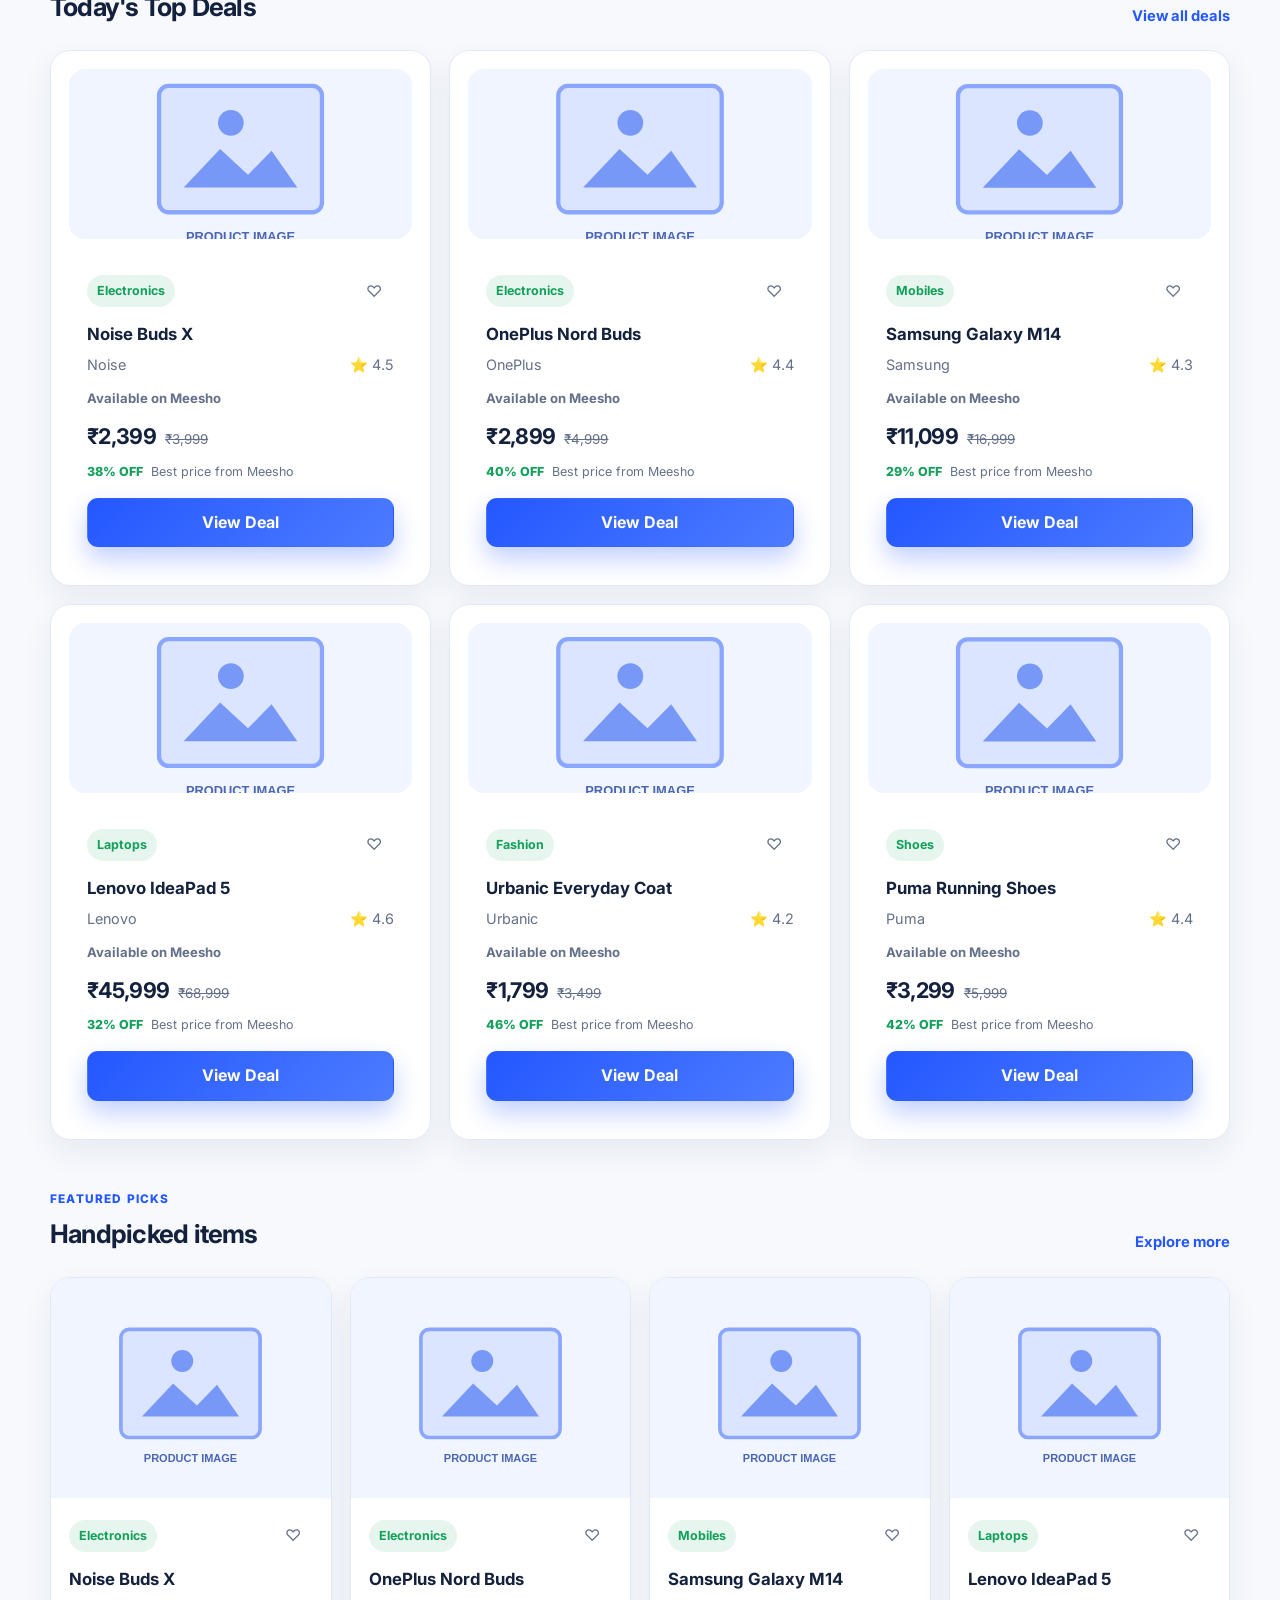
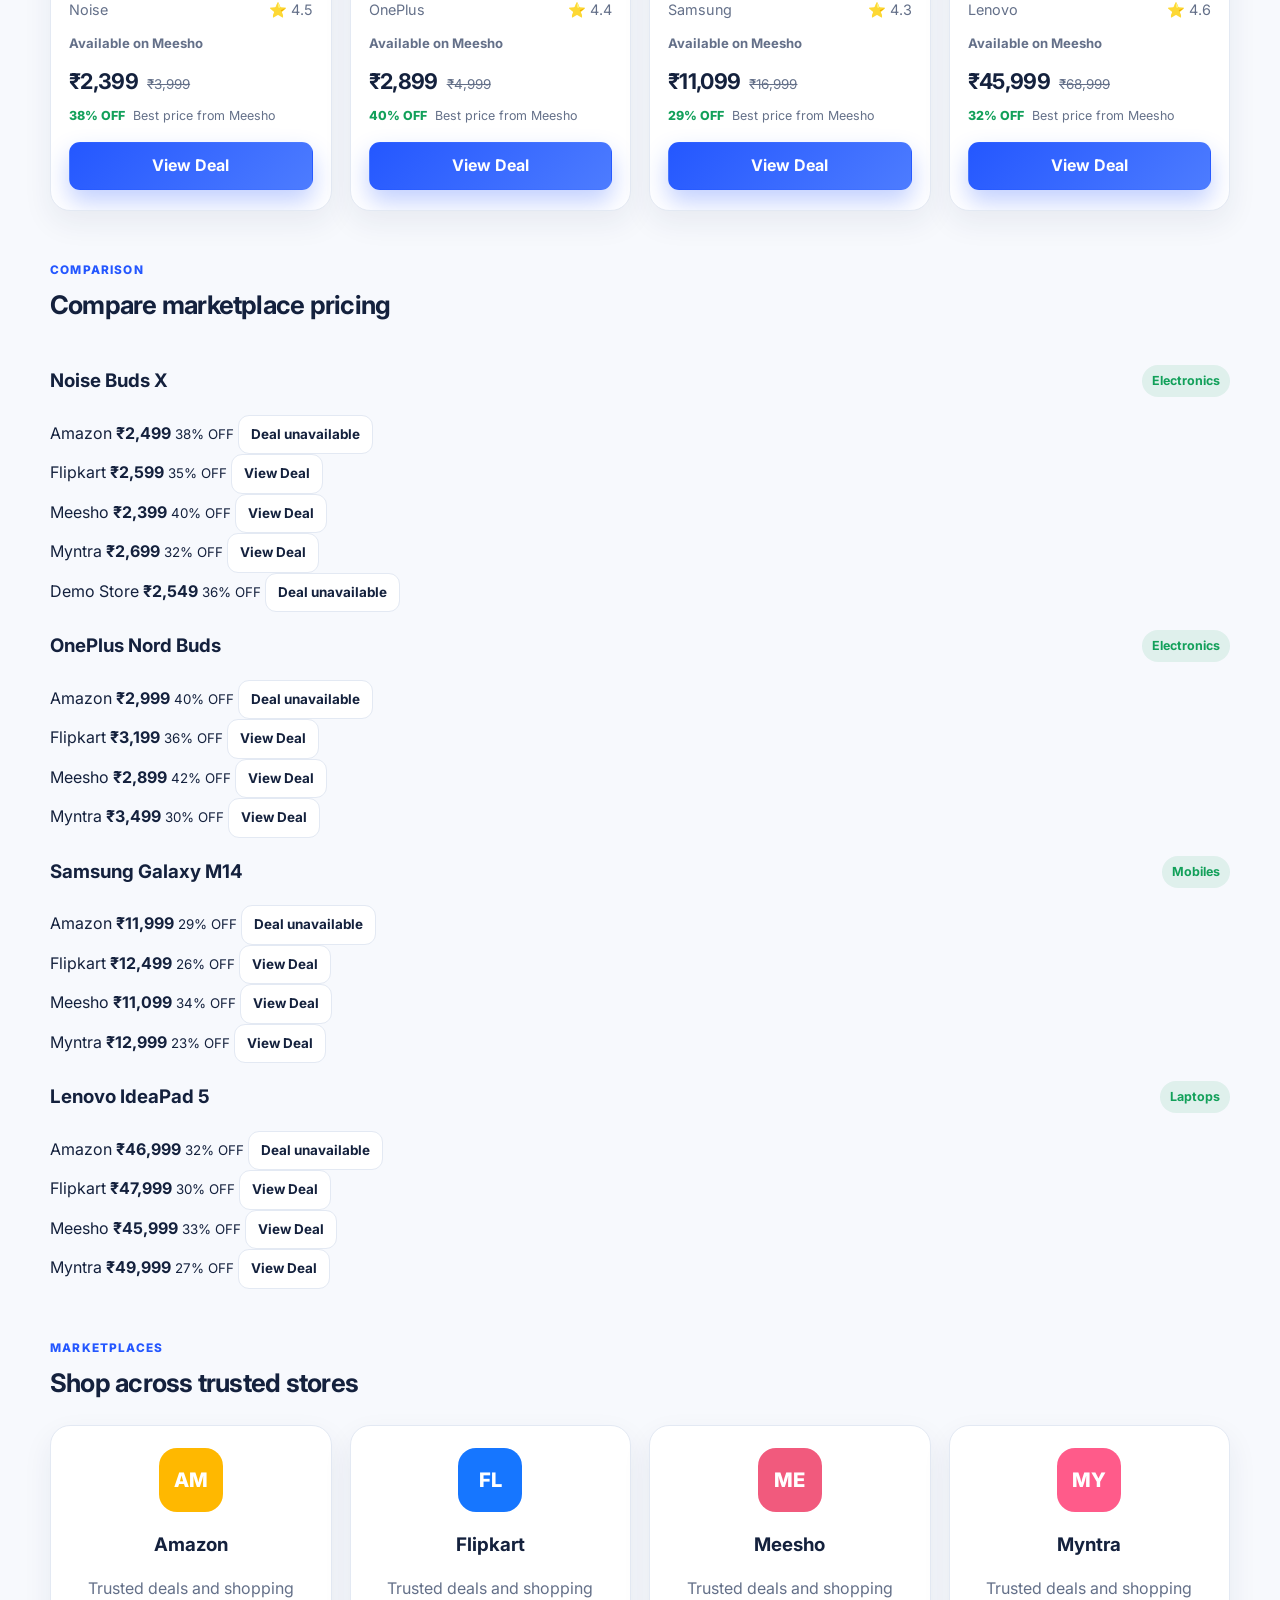
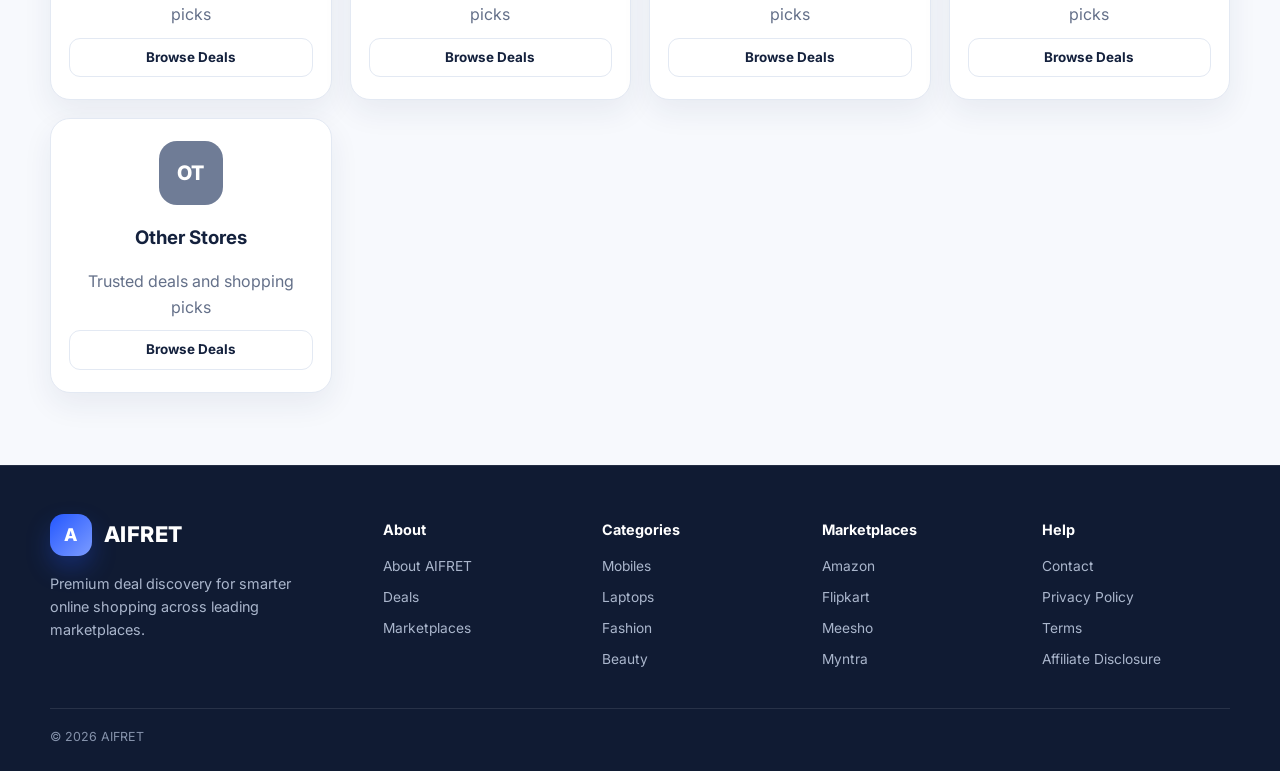
==== commit bfb98fe1: "Show products by category on homepage" ====
--- a/index.html
+++ b/index.html
@@ -145,6 +145,7 @@
             </div>
           </div>
           <div class="category-grid" data-category-grid></div>
+          <div class="category-products-sections" data-category-products></div>
         </div>
       </section>
 
@@ -255,6 +256,6 @@
 
     <script src="assets/js/config.js"></script>
     <script src="assets/js/auth-client.js?v=cloudflare-api-1"></script>
-    <script src="assets/js/app.js?v=cloudflare-api-1"></script>
+    <script src="assets/js/app.js?v=cloudflare-api-3"></script>
   </body>
 </html>
--- a/assets/css/styles.css
+++ b/assets/css/styles.css
@@ -275,6 +275,11 @@
   gap: 18px;
 }
 .category-grid { grid-template-columns: repeat(4, minmax(0, 1fr)); }
+.category-products-sections { display: grid; gap: 28px; margin-top: 28px; }
+.category-products-section { min-width: 0; }
+.category-products-section .section-head { margin-bottom: 14px; }
+.category-products-section h3 { margin: 0; font-size: 1.2rem; }
+.category-products-grid { display: grid; grid-template-columns: repeat(3, minmax(0, 1fr)); gap: 18px; }
 .category-card,
 .deal-card,
 .product-card,
@@ -613,6 +618,7 @@
 }
 @media (max-width: 640px) {
   .category-grid,
+  .category-products-grid,
   .featured-grid,
   .deals-grid,
   .market-grid,
